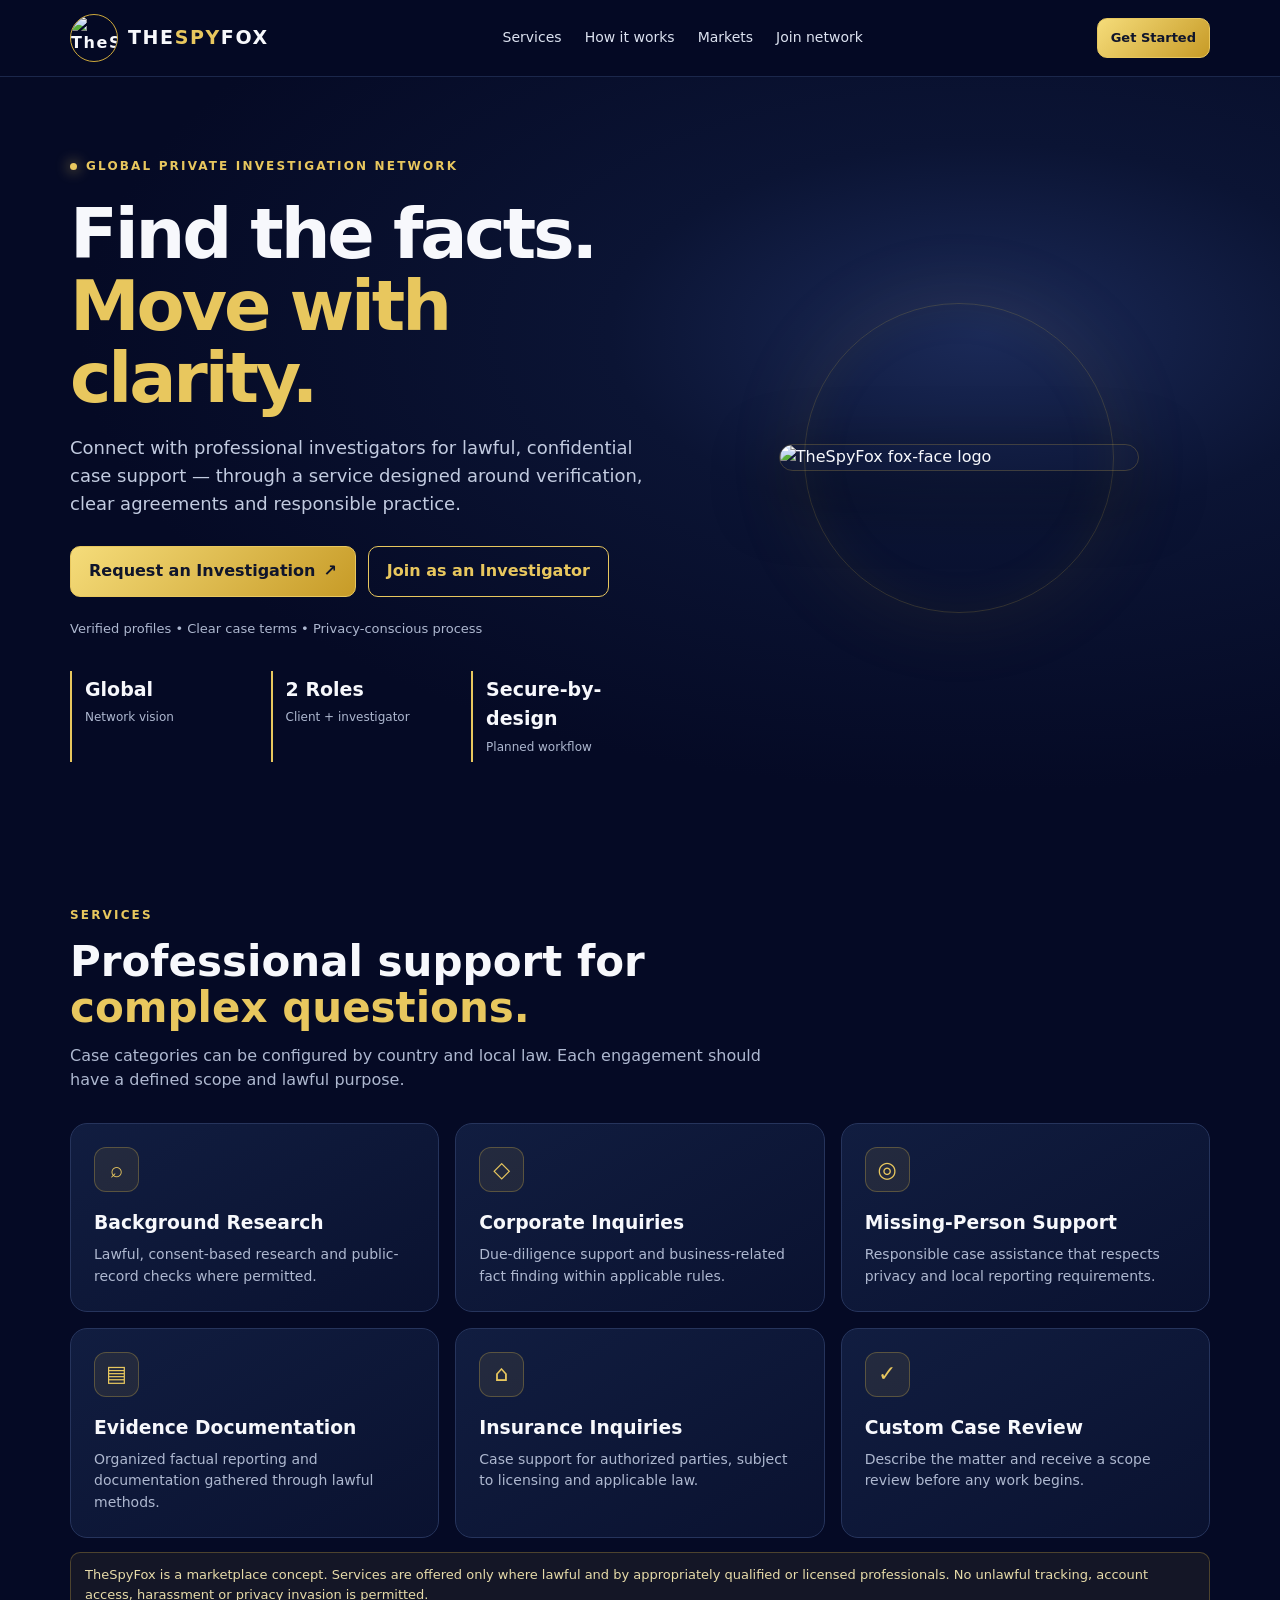
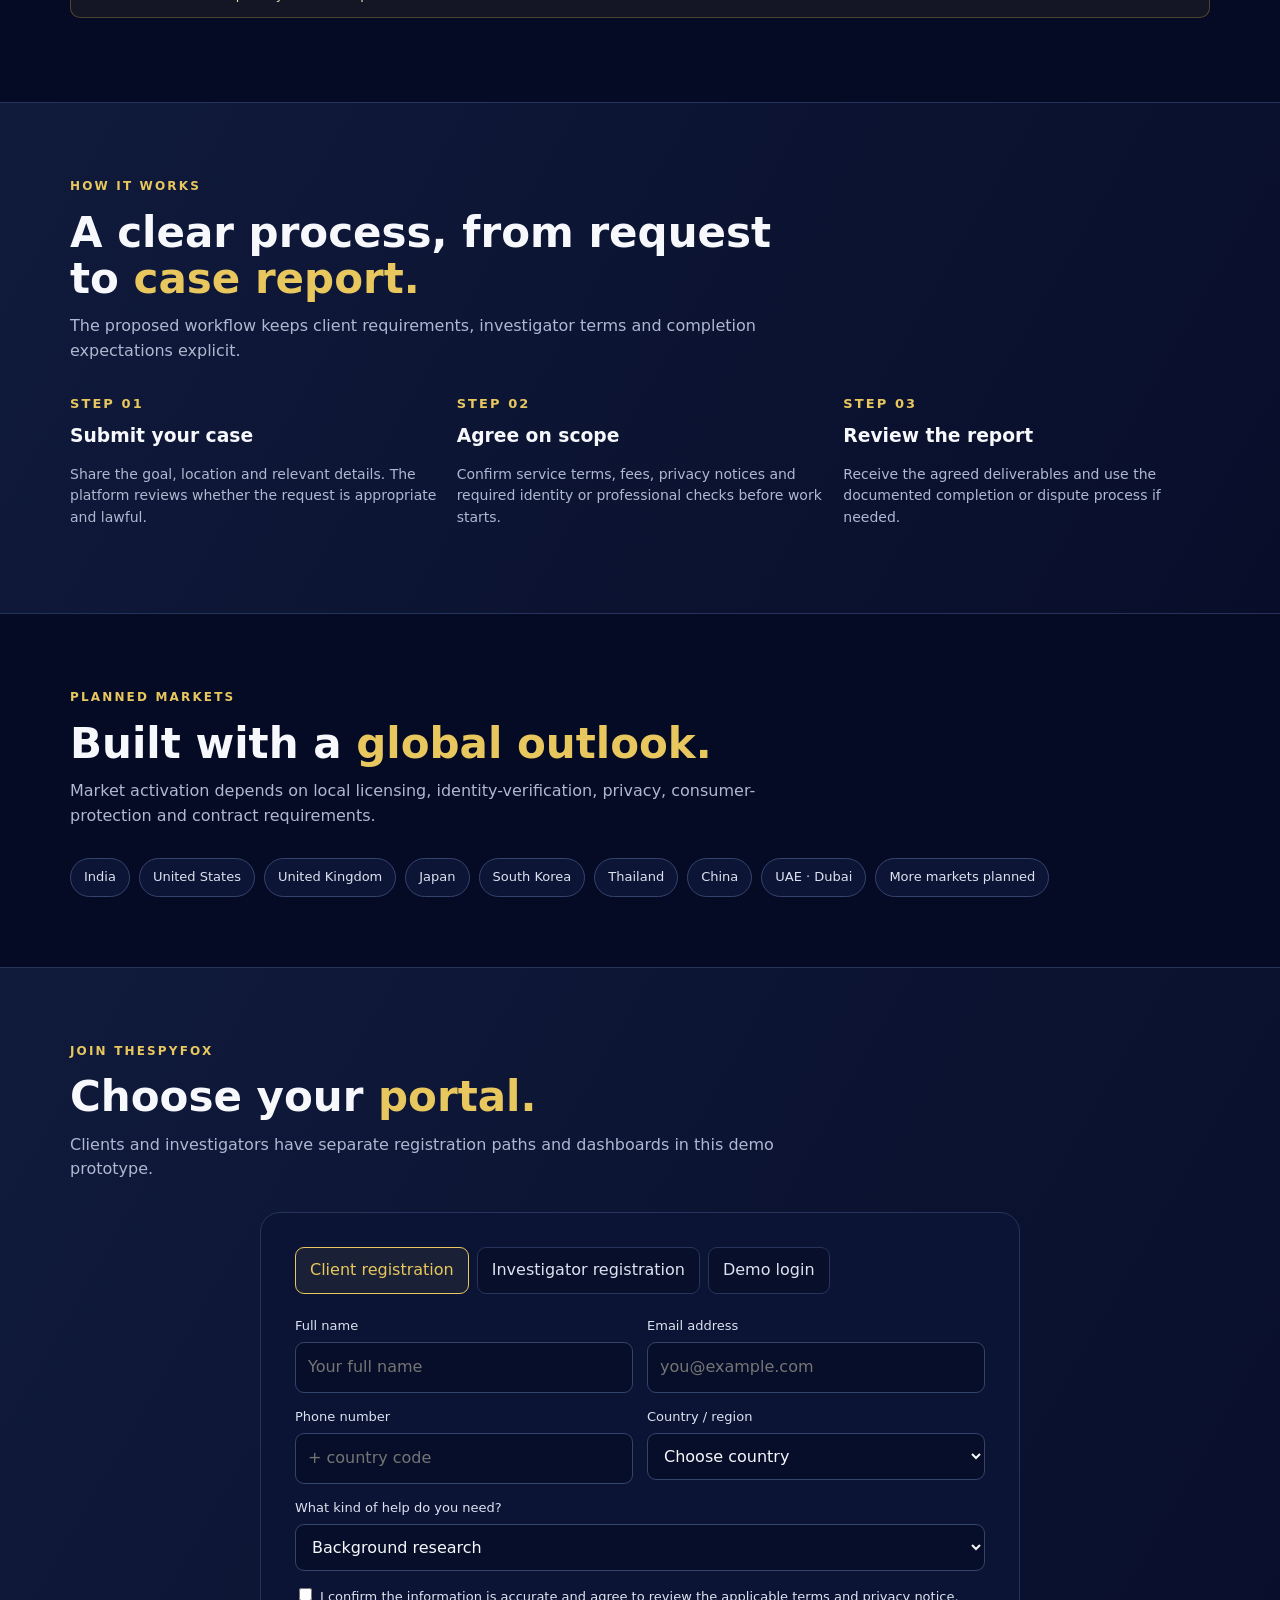
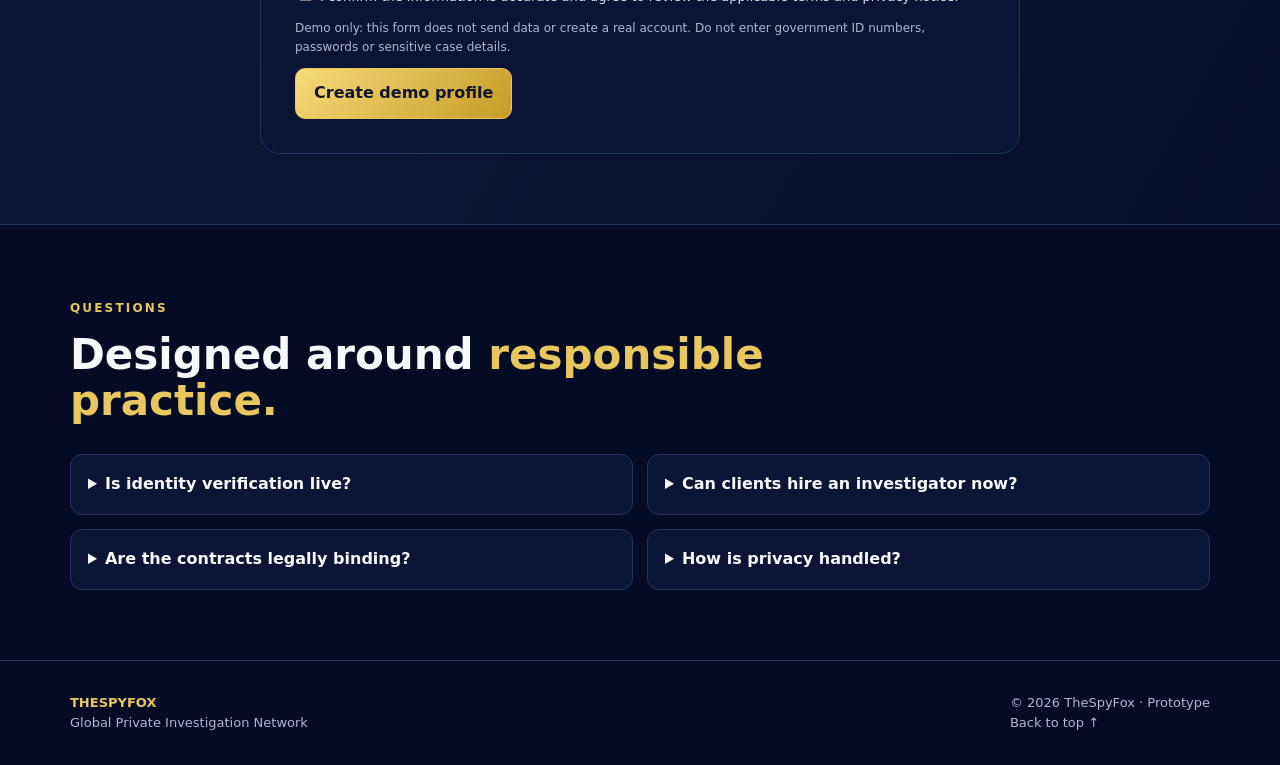
==== index.html @ 395af6b8 "Add files via upload" ====
<!doctype html>
<html lang="en">
<head>
<meta charset="utf-8">
<meta name="viewport" content="width=device-width, initial-scale=1">
<meta name="theme-color" content="#050a25">
<meta name="description" content="TheSpyFox connects clients with professional investigators for lawful, confidential investigation services.">
<title>TheSpyFox | Global Private Investigation Network</title>
<style>
:root{--navy:#050a25;--navy2:#0b1434;--panel:#101b3d;--gold:#e8c75e;--gold2:#c99b25;--white:#f7f8fc;--muted:#aeb8d0;--line:#26345c;--green:#68d6ae}
*{box-sizing:border-box}html{scroll-behavior:smooth}body{margin:0;background:var(--navy);color:var(--white);font:16px/1.55 system-ui,-apple-system,Segoe UI,Roboto,Arial,sans-serif}a{color:inherit;text-decoration:none}button,input,select,textarea{font:inherit}.wrap{width:min(1140px,92%);margin:auto}.topbar{position:sticky;top:0;z-index:20;background:#050a25ed;backdrop-filter:blur(16px);border-bottom:1px solid #1b274b}.nav{display:flex;align-items:center;justify-content:space-between;gap:18px;min-height:76px}.brand{display:flex;align-items:center;gap:10px;font-weight:850;letter-spacing:.1em}.brand img{width:48px;height:48px;object-fit:cover;object-position:center;border-radius:50%;border:1px solid #cda83b}.brand span{font-size:19px}.brand b{color:var(--gold)}.navlinks{display:flex;align-items:center;gap:23px;color:#dce2f0;font-size:14px}.navlinks a:hover{color:var(--gold)}.btn{display:inline-flex;align-items:center;justify-content:center;gap:8px;padding:12px 18px;border-radius:10px;border:1px solid var(--gold);background:linear-gradient(135deg,#f5dc7a,#c79b27);color:#10152b;font-weight:800;cursor:pointer;transition:.2s}.btn:hover{transform:translateY(-1px);filter:brightness(1.06)}.btn.secondary{background:transparent;color:var(--gold)}.btn.small{padding:9px 13px;font-size:13px}.hero{padding:76px 0 70px;overflow:hidden;background:radial-gradient(ellipse at 77% 34%,#1b2a58 0%,#0b1434 27%,#050a25 65%)}.hero-grid{display:grid;grid-template-columns:1.08fr .92fr;gap:48px;align-items:center}.eyebrow{display:inline-flex;gap:9px;align-items:center;color:var(--gold);font-size:12px;font-weight:850;letter-spacing:.18em;text-transform:uppercase}.dot{width:7px;height:7px;background:var(--gold);border-radius:50%;box-shadow:0 0 14px var(--gold)}h1{font-size:clamp(40px,6vw,70px);line-height:1.03;letter-spacing:-.045em;margin:20px 0}.gold{color:var(--gold)}.lead{font-size:18px;color:#c2cbe0;max-width:620px}.hero-actions{display:flex;flex-wrap:wrap;gap:12px;margin:28px 0 22px}.trustline{color:var(--muted);font-size:13px}.logo-stage{min-height:360px;display:grid;place-items:center;position:relative}.logo-halo{position:absolute;width:310px;height:310px;border-radius:50%;border:1px solid #d5b33c35;box-shadow:0 0 90px #c79b2717,inset 0 0 50px #c79b2710}.hero-logo{width:min(100%,360px);position:relative;z-index:1;border-radius:22px;box-shadow:0 20px 65px #0008;border:1px solid #c9a93d40}.stats{display:grid;grid-template-columns:repeat(3,1fr);gap:12px;margin-top:32px}.stat{border-left:2px solid var(--gold);padding:4px 0 4px 13px}.stat strong{display:block;font-size:19px}.stat span{font-size:12px;color:var(--muted)}section{padding:70px 0}.section-head{max-width:720px;margin-bottom:30px}.section-head h2{font-size:clamp(28px,4vw,42px);line-height:1.1;margin:12px 0}.section-head p{color:var(--muted);margin:0}.cards{display:grid;grid-template-columns:repeat(3,1fr);gap:16px}.card{background:linear-gradient(150deg,#111d40,#0a1230);border:1px solid var(--line);border-radius:17px;padding:23px}.iconbox{width:45px;height:45px;border-radius:12px;display:grid;place-items:center;background:#d9b74618;border:1px solid #d9b7464c;color:var(--gold);font-size:22px}.card h3{margin:16px 0 7px}.card p{color:var(--muted);font-size:14px;margin:0}.band{background:linear-gradient(120deg,#101a3b,#080e2a);border-block:1px solid var(--line)}.steps{display:grid;grid-template-columns:repeat(3,1fr);gap:20px}.stepno{color:var(--gold);font-size:13px;letter-spacing:.16em;font-weight:850}.step h3{margin:7px 0}.step p{color:var(--muted);font-size:14px}.markets{display:flex;flex-wrap:wrap;gap:9px}.chip{border:1px solid #35446d;background:#0c1535;border-radius:999px;padding:8px 13px;color:#dce2f0;font-size:13px}.split{display:grid;grid-template-columns:1fr 1fr;gap:22px}.role-card{border:1px solid var(--line);border-radius:20px;padding:28px;background:linear-gradient(145deg,#111d40,#080f2b)}.role-card ul{padding-left:20px;color:var(--muted)}.role-card li{margin:8px 0}.form-wrap{max-width:760px;margin:auto;background:#0b1434;border:1px solid var(--line);border-radius:20px;padding:clamp(20px,4vw,34px)}.tabs{display:flex;gap:8px;flex-wrap:wrap;margin-bottom:22px}.tab{border:1px solid var(--line);background:#080f2b;color:#dce2f0;padding:10px 14px;border-radius:9px;cursor:pointer}.tab.active{border-color:var(--gold);color:var(--gold);background:#d8b34213}.formgrid{display:grid;grid-template-columns:1fr 1fr;gap:14px}.field{display:flex;flex-direction:column;gap:6px}.field.full{grid-column:1/-1}.field label{font-size:13px;color:#dce2f0}.field input,.field select,.field textarea{width:100%;border:1px solid #35446d;background:#070e29;color:var(--white);border-radius:9px;padding:12px;outline:none}.field input:focus,.field select:focus,.field textarea:focus{border-color:var(--gold)}.hint{font-size:12px;color:var(--muted);margin:12px 0}.notice{padding:12px 14px;background:#d8b34212;border:1px solid #d8b3424a;border-radius:10px;color:#e7dba9;font-size:13px;margin:14px 0}.dashboard{display:none}.dashgrid{display:grid;grid-template-columns:repeat(3,1fr);gap:12px;margin:20px 0}.dashbox{padding:18px;border-radius:13px;background:#101b3d;border:1px solid var(--line)}.dashbox small{color:var(--muted)}.dashbox strong{display:block;font-size:25px;color:var(--gold)}.contract{white-space:pre-wrap;background:#060c26;border:1px solid var(--line);border-radius:12px;padding:18px;color:#dce2f0;font-size:13px;max-height:280px;overflow:auto}.faq{display:grid;grid-template-columns:1fr 1fr;gap:14px}.faq details{padding:17px;background:#0c1535;border:1px solid var(--line);border-radius:12px}.faq summary{font-weight:750;cursor:pointer}.faq p{color:var(--muted);font-size:14px}.footer{border-top:1px solid var(--line);padding:32px 0;color:var(--muted);font-size:13px}.footer-inner{display:flex;justify-content:space-between;gap:20px;flex-wrap:wrap}.hidden{display:none!important}.toast{display:none;padding:12px;border-radius:9px;margin-top:12px;background:#123a35;border:1px solid #2b8b74;color:#b7ffe7}.toast.show{display:block}
@media(max-width:800px){.navlinks{display:none}.hero{padding:52px 0}.hero-grid{grid-template-columns:1fr;gap:10px}.logo-stage{min-height:280px}.hero-logo{width:min(80%,300px)}.cards,.steps{grid-template-columns:1fr 1fr}.split{grid-template-columns:1fr}.faq{grid-template-columns:1fr}.stats{max-width:500px}}
@media(max-width:520px){.cards,.steps{grid-template-columns:1fr}.formgrid{grid-template-columns:1fr}.field.full{grid-column:auto}.dashgrid{grid-template-columns:1fr}.hero-actions .btn{width:100%}.brand span{font-size:16px}.brand img{width:42px;height:42px}}
</style>
</head>
<body>
<header class="topbar"><div class="wrap nav">
<a class="brand" href="#home"><img src="assets/thespyfox-fox-logo.jpg" alt="TheSpyFox gold fox-face logo"><span>THE<span class="gold">SPY</span>FOX</span></a>
<nav class="navlinks"><a href="#services">Services</a><a href="#how">How it works</a><a href="#markets">Markets</a><a href="#join">Join network</a></nav>
<a class="btn small" href="#join">Get Started</a>
</div></header>
<main>
<section class="hero" id="home"><div class="wrap hero-grid"><div>
<div class="eyebrow"><span class="dot"></span> Global Private Investigation Network</div>
<h1>Find the facts.<br><span class="gold">Move with clarity.</span></h1>
<p class="lead">Connect with professional investigators for lawful, confidential case support — through a service designed around verification, clear agreements and responsible practice.</p>
<div class="hero-actions"><a class="btn" href="#join">Request an Investigation <span>↗</span></a><a class="btn secondary" href="#join" onclick="setRole('detective')">Join as an Investigator</a></div>
<div class="trustline">Verified profiles • Clear case terms • Privacy-conscious process</div>
<div class="stats"><div class="stat"><strong>Global</strong><span>Network vision</span></div><div class="stat"><strong>2 Roles</strong><span>Client + investigator</span></div><div class="stat"><strong>Secure-by-design</strong><span>Planned workflow</span></div></div>
</div><div class="logo-stage"><div class="logo-halo"></div><img class="hero-logo" src="assets/thespyfox-fox-logo.jpg" alt="TheSpyFox fox-face logo"></div></div></section>
<section id="services"><div class="wrap"><div class="section-head"><div class="eyebrow">Services</div><h2>Professional support for <span class="gold">complex questions.</span></h2><p>Case categories can be configured by country and local law. Each engagement should have a defined scope and lawful purpose.</p></div>
<div class="cards">
<article class="card"><div class="iconbox">⌕</div><h3>Background Research</h3><p>Lawful, consent-based research and public-record checks where permitted.</p></article>
<article class="card"><div class="iconbox">◇</div><h3>Corporate Inquiries</h3><p>Due-diligence support and business-related fact finding within applicable rules.</p></article>
<article class="card"><div class="iconbox">◎</div><h3>Missing-Person Support</h3><p>Responsible case assistance that respects privacy and local reporting requirements.</p></article>
<article class="card"><div class="iconbox">▤</div><h3>Evidence Documentation</h3><p>Organized factual reporting and documentation gathered through lawful methods.</p></article>
<article class="card"><div class="iconbox">⌂</div><h3>Insurance Inquiries</h3><p>Case support for authorized parties, subject to licensing and applicable law.</p></article>
<article class="card"><div class="iconbox">✓</div><h3>Custom Case Review</h3><p>Describe the matter and receive a scope review before any work begins.</p></article>
</div><div class="notice">TheSpyFox is a marketplace concept. Services are offered only where lawful and by appropriately qualified or licensed professionals. No unlawful tracking, account access, harassment or privacy invasion is permitted.</div>
</div></section>
<section class="band" id="how"><div class="wrap"><div class="section-head"><div class="eyebrow">How it works</div><h2>A clear process, from request to <span class="gold">case report.</span></h2><p>The proposed workflow keeps client requirements, investigator terms and completion expectations explicit.</p></div>
<div class="steps"><div class="step"><div class="stepno">STEP 01</div><h3>Submit your case</h3><p>Share the goal, location and relevant details. The platform reviews whether the request is appropriate and lawful.</p></div><div class="step"><div class="stepno">STEP 02</div><h3>Agree on scope</h3><p>Confirm service terms, fees, privacy notices and required identity or professional checks before work starts.</p></div><div class="step"><div class="stepno">STEP 03</div><h3>Review the report</h3><p>Receive the agreed deliverables and use the documented completion or dispute process if needed.</p></div></div></div></section>
<section id="markets"><div class="wrap"><div class="section-head"><div class="eyebrow">Planned markets</div><h2>Built with a <span class="gold">global outlook.</span></h2><p>Market activation depends on local licensing, identity-verification, privacy, consumer-protection and contract requirements.</p></div><div class="markets"><span class="chip">India</span><span class="chip">United States</span><span class="chip">United Kingdom</span><span class="chip">Japan</span><span class="chip">South Korea</span><span class="chip">Thailand</span><span class="chip">China</span><span class="chip">UAE · Dubai</span><span class="chip">More markets planned</span></div></div></section>
<section class="band" id="join"><div class="wrap"><div class="section-head"><div class="eyebrow">Join TheSpyFox</div><h2>Choose your <span class="gold">portal.</span></h2><p>Clients and investigators have separate registration paths and dashboards in this demo prototype.</p></div>
<div class="form-wrap"><div class="tabs"><button class="tab active" id="clientTab" onclick="setRole('client')">Client registration</button><button class="tab" id="detectiveTab" onclick="setRole('detective')">Investigator registration</button><button class="tab" id="loginTab" onclick="showLogin()">Demo login</button></div>
<form id="signupForm" onsubmit="submitSignup(event)"><div class="formgrid">
<div class="field"><label for="fullName">Full name</label><input id="fullName" required autocomplete="name" placeholder="Your full name"></div>
<div class="field"><label for="email">Email address</label><input id="email" required type="email" autocomplete="email" placeholder="you@example.com"></div>
<div class="field"><label for="phone">Phone number</label><input id="phone" required type="tel" autocomplete="tel" placeholder="+ country code"></div>
<div class="field"><label for="country">Country / region</label><select id="country" required><option value="">Choose country</option><option>India</option><option>United States</option><option>United Kingdom</option><option>Thailand</option><option>China</option><option>Japan</option><option>South Korea</option><option>United Arab Emirates</option><option>Other</option></select></div>
<div class="field full" id="clientNeed"><label for="caseType">What kind of help do you need?</label><select id="caseType"><option>Background research</option><option>Corporate inquiry</option><option>Missing-person support</option><option>Evidence documentation</option><option>Insurance inquiry</option><option>Other lawful inquiry</option></select></div>
<div class="field full hidden" id="detectiveFields"><label for="license">Professional licence / registration details (if required in your jurisdiction)</label><input id="license" placeholder="Reference only — do not enter sensitive ID numbers here"><label for="specialty">Investigation specialties</label><select id="specialty"><option>Corporate and due diligence</option><option>Background research</option><option>Evidence documentation</option><option>Missing-person support</option><option>Other lawful services</option></select></div>
<div class="field full"><label><input type="checkbox" id="consent" required style="width:auto;margin-right:8px">I confirm the information is accurate and agree to review the applicable terms and privacy notice.</label></div>
</div><p class="hint">Demo only: this form does not send data or create a real account. Do not enter government ID numbers, passwords or sensitive case details.</p><button class="btn" type="submit">Create demo profile</button><div id="signupToast" class="toast" role="status"></div></form>
<div id="loginPanel" class="hidden"><div class="notice">Demo login only. Choose a portal below to preview its sample dashboard. No real authentication occurs.</div><div class="hero-actions"><button class="btn" onclick="showDashboard('client')">Open client dashboard</button><button class="btn secondary" onclick="showDashboard('detective')">Open investigator dashboard</button></div></div>
<div id="dashboard" class="dashboard"><div class="eyebrow">Demo dashboard</div><h3 id="dashTitle">Client portal</h3><p id="dashIntro" class="hint">Sample dashboard preview.</p><div class="dashgrid"><div class="dashbox"><small>Active cases</small><strong>0</strong></div><div class="dashbox"><small>Pending actions</small><strong>0</strong></div><div class="dashbox"><small>Profile status</small><strong style="font-size:17px">Demo</strong></div></div><h4>Agreement preview</h4><div class="contract" id="contractText"></div><p class="hint">This is an illustrative template, not legal advice or a live electronic signature. Have local counsel review agreements before launch.</p><button class="btn secondary" onclick="window.print()">Print / Save page as PDF</button> <button class="tab" onclick="backToForm()">Back to registration</button></div>
</div></div></section>
<section><div class="wrap"><div class="section-head"><div class="eyebrow">Questions</div><h2>Designed around <span class="gold">responsible practice.</span></h2></div><div class="faq">
<details><summary>Is identity verification live?</summary><p>No. This prototype has no real OTP or government-ID verification. A production system needs secure verification providers, country-specific rules, consent, data minimization and retention controls.</p></details>
<details><summary>Can clients hire an investigator now?</summary><p>No real case can be submitted through this static demo. A backend, verified investigator onboarding, payment processing, case workflow and support process must be implemented.</p></details>
<details><summary>Are the contracts legally binding?</summary><p>The preview is illustrative only. A production e-sign flow should record explicit consent, document version, timestamps and a tamper-evident copy, and should be reviewed for each launch jurisdiction.</p></details>
<details><summary>How is privacy handled?</summary><p>This static page does not transmit form data to a server. A live service needs a privacy policy, secure storage, access controls, retention limits and a breach-response process.</p></details>
</div></div></section>
</main>
<footer class="footer"><div class="wrap footer-inner"><div><strong style="color:var(--gold)">THESPYFOX</strong><br>Global Private Investigation Network</div><div>© <span id="year"></span> TheSpyFox · Prototype<br><a href="#home">Back to top ↑</a></div></div></footer>
<script>
let currentRole='client';
function setRole(role){currentRole=role;document.getElementById('signupForm').classList.remove('hidden');document.getElementById('loginPanel').classList.add('hidden');document.getElementById('dashboard').style.display='none';document.getElementById('clientTab').classList.toggle('active',role==='client');document.getElementById('detectiveTab').classList.toggle('active',role==='detective');document.getElementById('loginTab').classList.remove('active');document.getElementById('clientNeed').classList.toggle('hidden',role!=='client');document.getElementById('detectiveFields').classList.toggle('hidden',role!=='detective');document.getElementById('caseType').required=role==='client';document.getElementById('license').required=false;document.getElementById('signupToast').classList.remove('show');}
function showLogin(){document.getElementById('signupForm').classList.add('hidden');document.getElementById('loginPanel').classList.remove('hidden');document.getElementById('dashboard').style.display='none';document.getElementById('clientTab').classList.remove('active');document.getElementById('detectiveTab').classList.remove('active');document.getElementById('loginTab').classList.add('active');}
function submitSignup(e){e.preventDefault();let toast=document.getElementById('signupToast');toast.textContent='Demo profile preview only. No information was sent or saved. Connect a secure backend before real registration.';toast.classList.add('show');}
function showDashboard(role){document.getElementById('signupForm').classList.add('hidden');document.getElementById('loginPanel').classList.add('hidden');document.getElementById('dashboard').style.display='block';document.getElementById('dashTitle').textContent=role==='client'?'Client dashboard':'Investigator dashboard';document.getElementById('dashIntro').textContent=role==='client'?'Review case requests, agreements and reports in one place.':'Review profile verification, assigned cases and deliverables.';document.getElementById('contractText').textContent=role==='client'?'CLIENT SERVICE AGREEMENT — PREVIEW\\n\\nParties: The client and the service platform.\\nScope: Services, location, deliverables and timelines must be agreed in writing before work starts.\\nFees: Total client price, advance payment, expenses and refund terms must be clearly disclosed.\\nLawful conduct: No unlawful surveillance, unauthorized account access, harassment or privacy violations.\\nPrivacy: Personal information is handled under the applicable privacy notice and local law.\\nCompletion: Completion criteria and a fair dispute process must be stated.\\nAcknowledgement: A real agreement requires a production signing workflow and jurisdiction-specific legal review.':'INVESTIGATOR INDEPENDENT CONTRACTOR AGREEMENT — PREVIEW\\n\\nParties: The platform and the investigator / contractor.\\nScope: Assignment, authorized methods, location, deliverables and deadlines must be defined.\\nCompensation: Investigator fee, approved expenses and payment timing are agreed separately in writing.\\nConduct: Follow applicable law, licensing requirements, confidentiality and data-protection obligations.\\nCompletion: Payment and dispute criteria must be objective and fair.\\nAcknowledgement: This preview is not a signed contract. Obtain local legal review before use.';document.getElementById('dashboard').scrollIntoView({behavior:'smooth',block:'start'});}
function backToForm(){document.getElementById('dashboard').style.display='none';document.getElementById('signupForm').classList.remove('hidden');setRole(currentRole);}
document.getElementById('year').textContent=new Date().getFullYear();
</script>
</body></html>
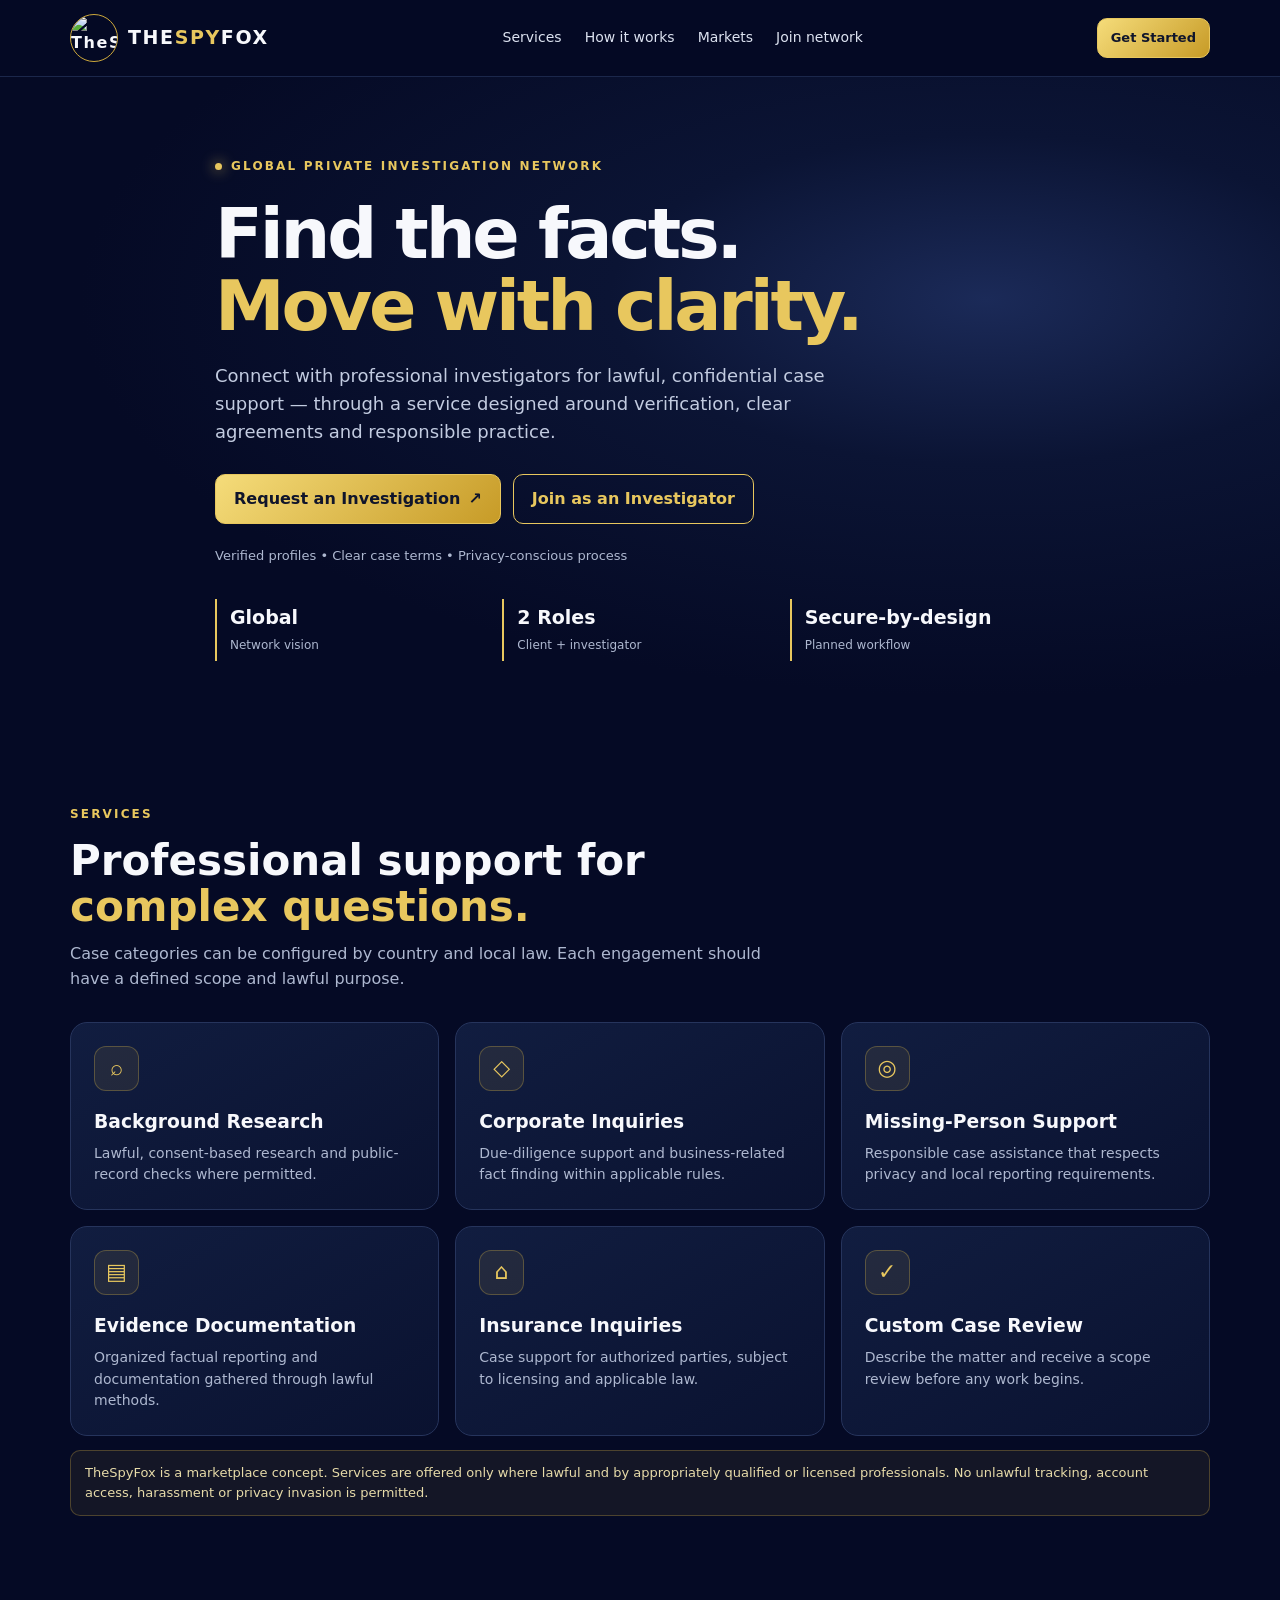
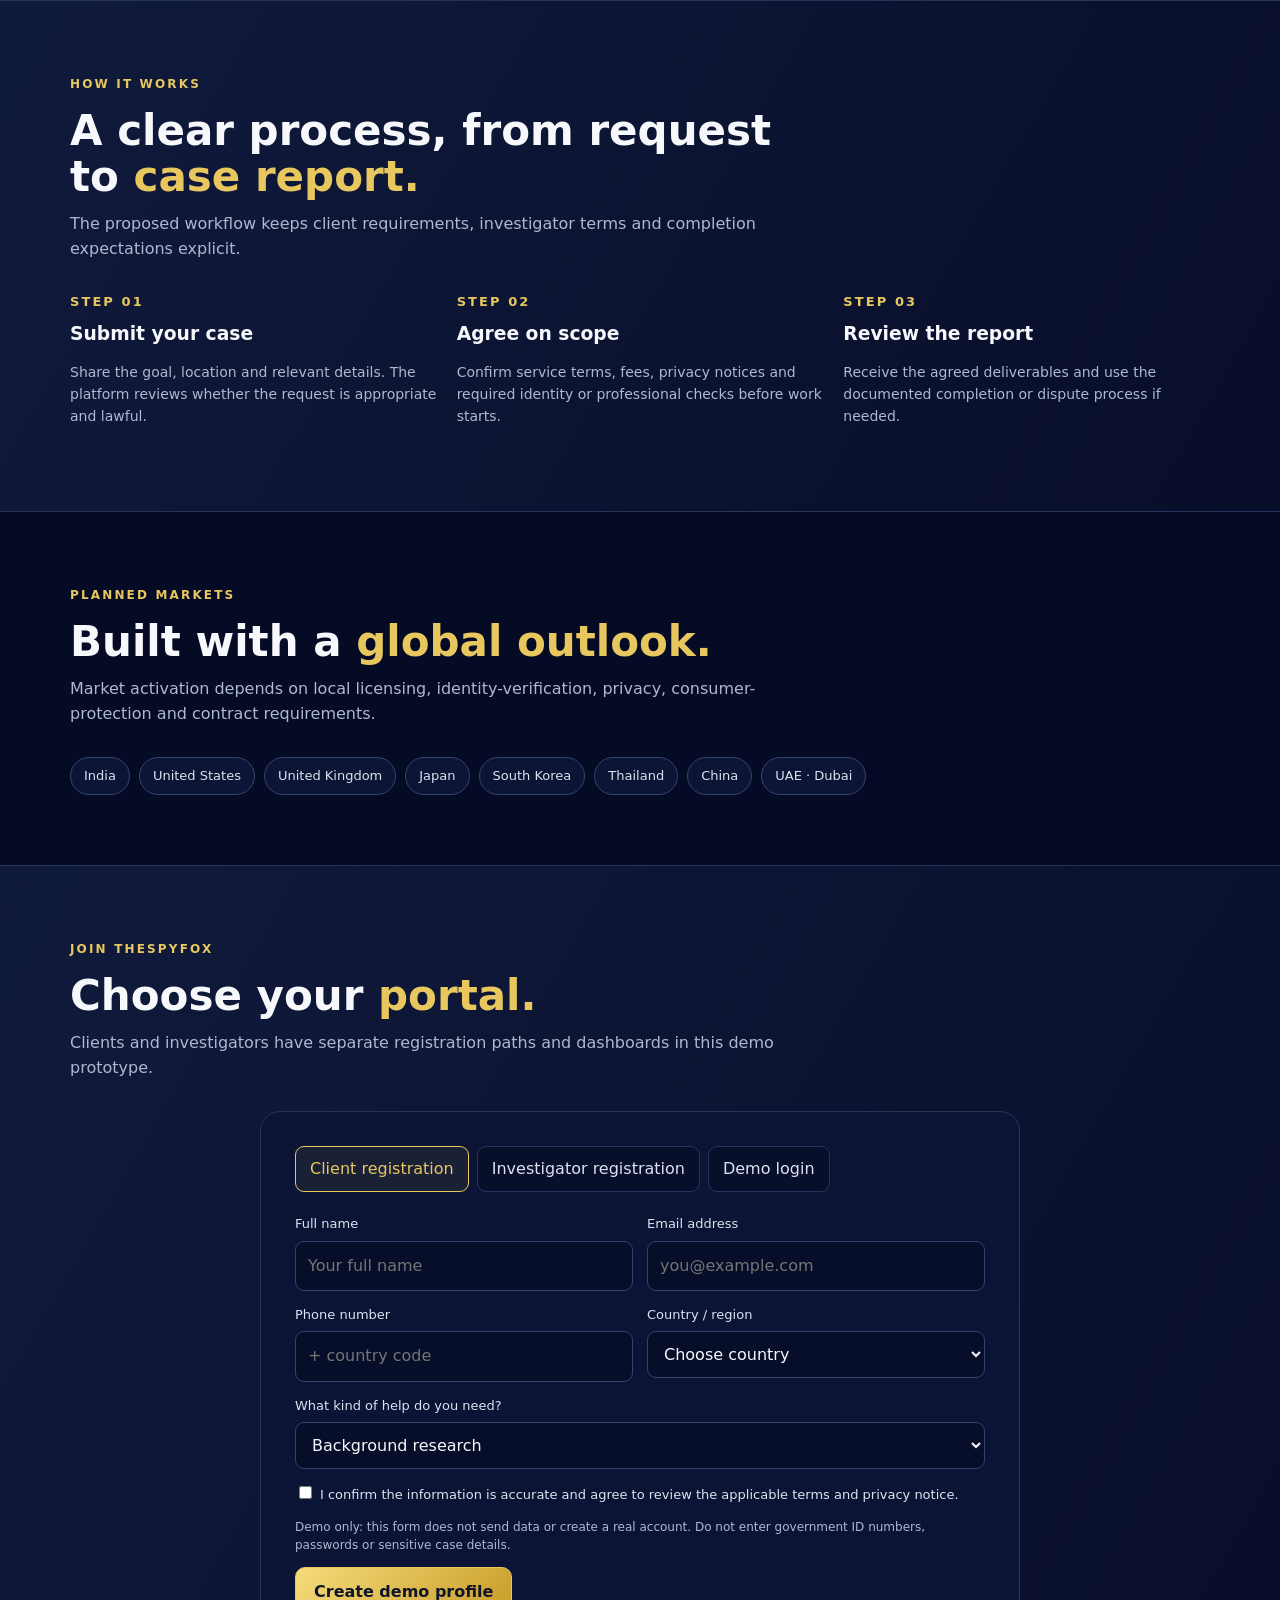
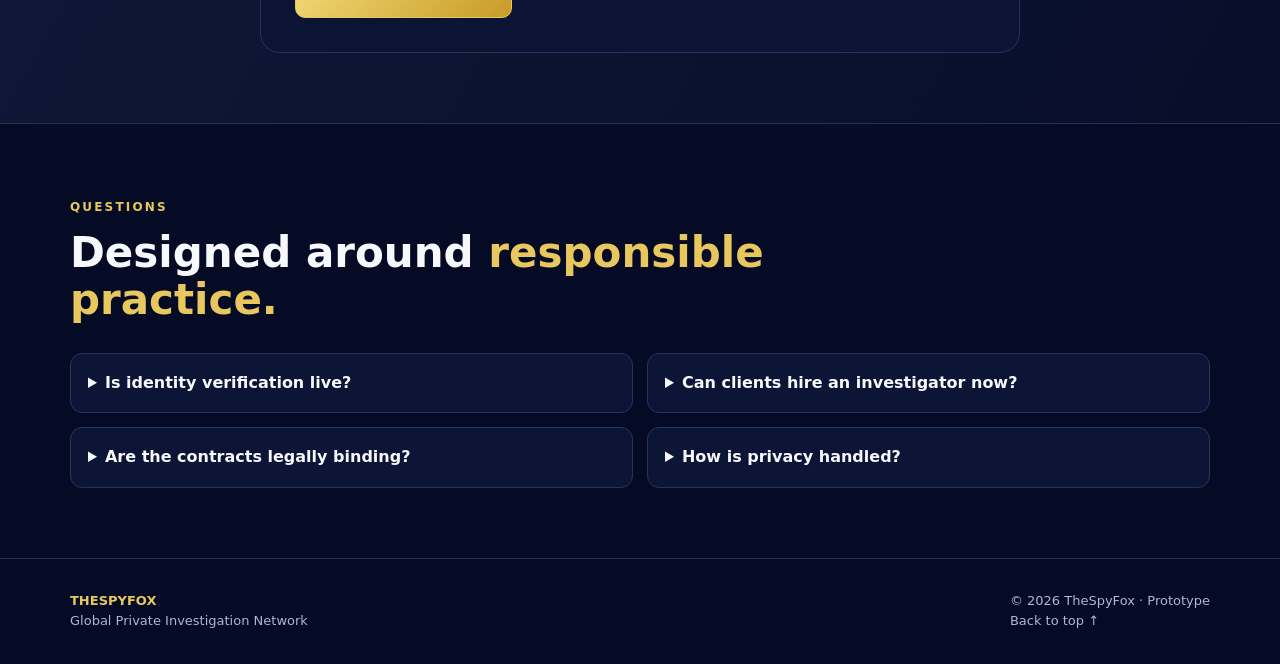
==== commit 57c0589e: "Add files via upload" ====
--- a/index.html
+++ b/index.html
@@ -8,26 +8,26 @@
 <title>TheSpyFox | Global Private Investigation Network</title>
 <style>
 :root{--navy:#050a25;--navy2:#0b1434;--panel:#101b3d;--gold:#e8c75e;--gold2:#c99b25;--white:#f7f8fc;--muted:#aeb8d0;--line:#26345c;--green:#68d6ae}
-*{box-sizing:border-box}html{scroll-behavior:smooth}body{margin:0;background:var(--navy);color:var(--white);font:16px/1.55 system-ui,-apple-system,Segoe UI,Roboto,Arial,sans-serif}a{color:inherit;text-decoration:none}button,input,select,textarea{font:inherit}.wrap{width:min(1140px,92%);margin:auto}.topbar{position:sticky;top:0;z-index:20;background:#050a25ed;backdrop-filter:blur(16px);border-bottom:1px solid #1b274b}.nav{display:flex;align-items:center;justify-content:space-between;gap:18px;min-height:76px}.brand{display:flex;align-items:center;gap:10px;font-weight:850;letter-spacing:.1em}.brand img{width:48px;height:48px;object-fit:cover;object-position:center;border-radius:50%;border:1px solid #cda83b}.brand span{font-size:19px}.brand b{color:var(--gold)}.navlinks{display:flex;align-items:center;gap:23px;color:#dce2f0;font-size:14px}.navlinks a:hover{color:var(--gold)}.btn{display:inline-flex;align-items:center;justify-content:center;gap:8px;padding:12px 18px;border-radius:10px;border:1px solid var(--gold);background:linear-gradient(135deg,#f5dc7a,#c79b27);color:#10152b;font-weight:800;cursor:pointer;transition:.2s}.btn:hover{transform:translateY(-1px);filter:brightness(1.06)}.btn.secondary{background:transparent;color:var(--gold)}.btn.small{padding:9px 13px;font-size:13px}.hero{padding:76px 0 70px;overflow:hidden;background:radial-gradient(ellipse at 77% 34%,#1b2a58 0%,#0b1434 27%,#050a25 65%)}.hero-grid{display:grid;grid-template-columns:1.08fr .92fr;gap:48px;align-items:center}.eyebrow{display:inline-flex;gap:9px;align-items:center;color:var(--gold);font-size:12px;font-weight:850;letter-spacing:.18em;text-transform:uppercase}.dot{width:7px;height:7px;background:var(--gold);border-radius:50%;box-shadow:0 0 14px var(--gold)}h1{font-size:clamp(40px,6vw,70px);line-height:1.03;letter-spacing:-.045em;margin:20px 0}.gold{color:var(--gold)}.lead{font-size:18px;color:#c2cbe0;max-width:620px}.hero-actions{display:flex;flex-wrap:wrap;gap:12px;margin:28px 0 22px}.trustline{color:var(--muted);font-size:13px}.logo-stage{min-height:360px;display:grid;place-items:center;position:relative}.logo-halo{position:absolute;width:310px;height:310px;border-radius:50%;border:1px solid #d5b33c35;box-shadow:0 0 90px #c79b2717,inset 0 0 50px #c79b2710}.hero-logo{width:min(100%,360px);position:relative;z-index:1;border-radius:22px;box-shadow:0 20px 65px #0008;border:1px solid #c9a93d40}.stats{display:grid;grid-template-columns:repeat(3,1fr);gap:12px;margin-top:32px}.stat{border-left:2px solid var(--gold);padding:4px 0 4px 13px}.stat strong{display:block;font-size:19px}.stat span{font-size:12px;color:var(--muted)}section{padding:70px 0}.section-head{max-width:720px;margin-bottom:30px}.section-head h2{font-size:clamp(28px,4vw,42px);line-height:1.1;margin:12px 0}.section-head p{color:var(--muted);margin:0}.cards{display:grid;grid-template-columns:repeat(3,1fr);gap:16px}.card{background:linear-gradient(150deg,#111d40,#0a1230);border:1px solid var(--line);border-radius:17px;padding:23px}.iconbox{width:45px;height:45px;border-radius:12px;display:grid;place-items:center;background:#d9b74618;border:1px solid #d9b7464c;color:var(--gold);font-size:22px}.card h3{margin:16px 0 7px}.card p{color:var(--muted);font-size:14px;margin:0}.band{background:linear-gradient(120deg,#101a3b,#080e2a);border-block:1px solid var(--line)}.steps{display:grid;grid-template-columns:repeat(3,1fr);gap:20px}.stepno{color:var(--gold);font-size:13px;letter-spacing:.16em;font-weight:850}.step h3{margin:7px 0}.step p{color:var(--muted);font-size:14px}.markets{display:flex;flex-wrap:wrap;gap:9px}.chip{border:1px solid #35446d;background:#0c1535;border-radius:999px;padding:8px 13px;color:#dce2f0;font-size:13px}.split{display:grid;grid-template-columns:1fr 1fr;gap:22px}.role-card{border:1px solid var(--line);border-radius:20px;padding:28px;background:linear-gradient(145deg,#111d40,#080f2b)}.role-card ul{padding-left:20px;color:var(--muted)}.role-card li{margin:8px 0}.form-wrap{max-width:760px;margin:auto;background:#0b1434;border:1px solid var(--line);border-radius:20px;padding:clamp(20px,4vw,34px)}.tabs{display:flex;gap:8px;flex-wrap:wrap;margin-bottom:22px}.tab{border:1px solid var(--line);background:#080f2b;color:#dce2f0;padding:10px 14px;border-radius:9px;cursor:pointer}.tab.active{border-color:var(--gold);color:var(--gold);background:#d8b34213}.formgrid{display:grid;grid-template-columns:1fr 1fr;gap:14px}.field{display:flex;flex-direction:column;gap:6px}.field.full{grid-column:1/-1}.field label{font-size:13px;color:#dce2f0}.field input,.field select,.field textarea{width:100%;border:1px solid #35446d;background:#070e29;color:var(--white);border-radius:9px;padding:12px;outline:none}.field input:focus,.field select:focus,.field textarea:focus{border-color:var(--gold)}.hint{font-size:12px;color:var(--muted);margin:12px 0}.notice{padding:12px 14px;background:#d8b34212;border:1px solid #d8b3424a;border-radius:10px;color:#e7dba9;font-size:13px;margin:14px 0}.dashboard{display:none}.dashgrid{display:grid;grid-template-columns:repeat(3,1fr);gap:12px;margin:20px 0}.dashbox{padding:18px;border-radius:13px;background:#101b3d;border:1px solid var(--line)}.dashbox small{color:var(--muted)}.dashbox strong{display:block;font-size:25px;color:var(--gold)}.contract{white-space:pre-wrap;background:#060c26;border:1px solid var(--line);border-radius:12px;padding:18px;color:#dce2f0;font-size:13px;max-height:280px;overflow:auto}.faq{display:grid;grid-template-columns:1fr 1fr;gap:14px}.faq details{padding:17px;background:#0c1535;border:1px solid var(--line);border-radius:12px}.faq summary{font-weight:750;cursor:pointer}.faq p{color:var(--muted);font-size:14px}.footer{border-top:1px solid var(--line);padding:32px 0;color:var(--muted);font-size:13px}.footer-inner{display:flex;justify-content:space-between;gap:20px;flex-wrap:wrap}.hidden{display:none!important}.toast{display:none;padding:12px;border-radius:9px;margin-top:12px;background:#123a35;border:1px solid #2b8b74;color:#b7ffe7}.toast.show{display:block}
-@media(max-width:800px){.navlinks{display:none}.hero{padding:52px 0}.hero-grid{grid-template-columns:1fr;gap:10px}.logo-stage{min-height:280px}.hero-logo{width:min(80%,300px)}.cards,.steps{grid-template-columns:1fr 1fr}.split{grid-template-columns:1fr}.faq{grid-template-columns:1fr}.stats{max-width:500px}}
+*{box-sizing:border-box}html{scroll-behavior:smooth}body{margin:0;background:var(--navy);color:var(--white);font:16px/1.55 system-ui,-apple-system,Segoe UI,Roboto,Arial,sans-serif}a{color:inherit;text-decoration:none}button,input,select,textarea{font:inherit}.wrap{width:min(1140px,92%);margin:auto}.topbar{position:sticky;top:0;z-index:20;background:#050a25ed;backdrop-filter:blur(16px);border-bottom:1px solid #1b274b}.nav{display:flex;align-items:center;justify-content:space-between;gap:18px;min-height:76px}.brand{display:flex;align-items:center;gap:10px;font-weight:850;letter-spacing:.1em}.brand img{width:48px;height:48px;object-fit:cover;object-position:center;border-radius:50%;border:1px solid #cda83b}.brand span{font-size:19px}.brand b{color:var(--gold)}.navlinks{display:flex;align-items:center;gap:23px;color:#dce2f0;font-size:14px}.navlinks a:hover{color:var(--gold)}.btn{display:inline-flex;align-items:center;justify-content:center;gap:8px;padding:12px 18px;border-radius:10px;border:1px solid var(--gold);background:linear-gradient(135deg,#f5dc7a,#c79b27);color:#10152b;font-weight:800;cursor:pointer;transition:.2s}.btn:hover{transform:translateY(-1px);filter:brightness(1.06)}.btn.secondary{background:transparent;color:var(--gold)}.btn.small{padding:9px 13px;font-size:13px}.hero{padding:76px 0 70px;overflow:hidden;background:radial-gradient(ellipse at 77% 34%,#1b2a58 0%,#0b1434 27%,#050a25 65%)}.hero-grid{display:grid;grid-template-columns:minmax(0,1fr);gap:20px;align-items:center;max-width:850px}.eyebrow{display:inline-flex;gap:9px;align-items:center;color:var(--gold);font-size:12px;font-weight:850;letter-spacing:.18em;text-transform:uppercase}.dot{width:7px;height:7px;background:var(--gold);border-radius:50%;box-shadow:0 0 14px var(--gold)}h1{font-size:clamp(40px,6vw,70px);line-height:1.03;letter-spacing:-.045em;margin:20px 0}.gold{color:var(--gold)}.lead{font-size:18px;color:#c2cbe0;max-width:620px}.hero-actions{display:flex;flex-wrap:wrap;gap:12px;margin:28px 0 22px}.trustline{color:var(--muted);font-size:13px}.logo-stage{display:none}.logo-halo,.hero-logo{display:none}.stats{display:grid;grid-template-columns:repeat(3,1fr);gap:12px;margin-top:32px}.stat{border-left:2px solid var(--gold);padding:4px 0 4px 13px}.stat strong{display:block;font-size:19px}.stat span{font-size:12px;color:var(--muted)}section{padding:70px 0}.section-head{max-width:720px;margin-bottom:30px}.section-head h2{font-size:clamp(28px,4vw,42px);line-height:1.1;margin:12px 0}.section-head p{color:var(--muted);margin:0}.cards{display:grid;grid-template-columns:repeat(3,1fr);gap:16px}.card{background:linear-gradient(150deg,#111d40,#0a1230);border:1px solid var(--line);border-radius:17px;padding:23px}.iconbox{width:45px;height:45px;border-radius:12px;display:grid;place-items:center;background:#d9b74618;border:1px solid #d9b7464c;color:var(--gold);font-size:22px}.card h3{margin:16px 0 7px}.card p{color:var(--muted);font-size:14px;margin:0}.band{background:linear-gradient(120deg,#101a3b,#080e2a);border-block:1px solid var(--line)}.steps{display:grid;grid-template-columns:repeat(3,1fr);gap:20px}.stepno{color:var(--gold);font-size:13px;letter-spacing:.16em;font-weight:850}.step h3{margin:7px 0}.step p{color:var(--muted);font-size:14px}.markets{display:flex;flex-wrap:wrap;gap:9px}.chip{border:1px solid #35446d;background:#0c1535;border-radius:999px;padding:8px 13px;color:#dce2f0;font-size:13px}.split{display:grid;grid-template-columns:1fr 1fr;gap:22px}.role-card{border:1px solid var(--line);border-radius:20px;padding:28px;background:linear-gradient(145deg,#111d40,#080f2b)}.role-card ul{padding-left:20px;color:var(--muted)}.role-card li{margin:8px 0}.form-wrap{max-width:760px;margin:auto;background:#0b1434;border:1px solid var(--line);border-radius:20px;padding:clamp(20px,4vw,34px)}.tabs{display:flex;gap:8px;flex-wrap:wrap;margin-bottom:22px}.tab{border:1px solid var(--line);background:#080f2b;color:#dce2f0;padding:10px 14px;border-radius:9px;cursor:pointer}.tab.active{border-color:var(--gold);color:var(--gold);background:#d8b34213}.formgrid{display:grid;grid-template-columns:1fr 1fr;gap:14px}.field{display:flex;flex-direction:column;gap:6px}.field.full{grid-column:1/-1}.field label{font-size:13px;color:#dce2f0}.field input,.field select,.field textarea{width:100%;border:1px solid #35446d;background:#070e29;color:var(--white);border-radius:9px;padding:12px;outline:none}.field input:focus,.field select:focus,.field textarea:focus{border-color:var(--gold)}.hint{font-size:12px;color:var(--muted);margin:12px 0}.notice{padding:12px 14px;background:#d8b34212;border:1px solid #d8b3424a;border-radius:10px;color:#e7dba9;font-size:13px;margin:14px 0}.dashboard{display:none}.dashgrid{display:grid;grid-template-columns:repeat(3,1fr);gap:12px;margin:20px 0}.dashbox{padding:18px;border-radius:13px;background:#101b3d;border:1px solid var(--line)}.dashbox small{color:var(--muted)}.dashbox strong{display:block;font-size:25px;color:var(--gold)}.contract{white-space:pre-wrap;background:#060c26;border:1px solid var(--line);border-radius:12px;padding:18px;color:#dce2f0;font-size:13px;max-height:280px;overflow:auto}.faq{display:grid;grid-template-columns:1fr 1fr;gap:14px}.faq details{padding:17px;background:#0c1535;border:1px solid var(--line);border-radius:12px}.faq summary{font-weight:750;cursor:pointer}.faq p{color:var(--muted);font-size:14px}.footer{border-top:1px solid var(--line);padding:32px 0;color:var(--muted);font-size:13px}.footer-inner{display:flex;justify-content:space-between;gap:20px;flex-wrap:wrap}.hidden{display:none!important}.toast{display:none;padding:12px;border-radius:9px;margin-top:12px;background:#123a35;border:1px solid #2b8b74;color:#b7ffe7}.toast.show{display:block}
+@media(max-width:800px){.navlinks{display:none}.hero{padding:52px 0}.hero-grid{grid-template-columns:1fr;gap:10px}.logo-stage{display:none}.cards,.steps{grid-template-columns:1fr 1fr}.split{grid-template-columns:1fr}.faq{grid-template-columns:1fr}.stats{max-width:500px}}
 @media(max-width:520px){.cards,.steps{grid-template-columns:1fr}.formgrid{grid-template-columns:1fr}.field.full{grid-column:auto}.dashgrid{grid-template-columns:1fr}.hero-actions .btn{width:100%}.brand span{font-size:16px}.brand img{width:42px;height:42px}}
 </style>
 </head>
 <body>
 <header class="topbar"><div class="wrap nav">
 <a class="brand" href="#home"><img src="assets/thespyfox-fox-logo.jpg" alt="TheSpyFox gold fox-face logo"><span>THE<span class="gold">SPY</span>FOX</span></a>
-<nav class="navlinks"><a href="#services">Services</a><a href="#how">How it works</a><a href="#markets">Markets</a><a href="#join">Join network</a></nav>
-<a class="btn small" href="#join">Get Started</a>
+<nav class="navlinks"><a href="#services">Services</a><a href="#how">How it works</a><a href="#markets">Markets</a><a href="join-investigator.html">Join network</a></nav>
+<a class="btn small" href="request-investigation.html">Get Started</a>
 </div></header>
 <main>
 <section class="hero" id="home"><div class="wrap hero-grid"><div>
 <div class="eyebrow"><span class="dot"></span> Global Private Investigation Network</div>
 <h1>Find the facts.<br><span class="gold">Move with clarity.</span></h1>
 <p class="lead">Connect with professional investigators for lawful, confidential case support — through a service designed around verification, clear agreements and responsible practice.</p>
-<div class="hero-actions"><a class="btn" href="#join">Request an Investigation <span>↗</span></a><a class="btn secondary" href="#join" onclick="setRole('detective')">Join as an Investigator</a></div>
+<div class="hero-actions"><a class="btn" href="request-investigation.html">Request an Investigation <span>↗</span></a><a class="btn secondary" href="join-investigator.html">Join as an Investigator</a></div>
 <div class="trustline">Verified profiles • Clear case terms • Privacy-conscious process</div>
 <div class="stats"><div class="stat"><strong>Global</strong><span>Network vision</span></div><div class="stat"><strong>2 Roles</strong><span>Client + investigator</span></div><div class="stat"><strong>Secure-by-design</strong><span>Planned workflow</span></div></div>
-</div><div class="logo-stage"><div class="logo-halo"></div><img class="hero-logo" src="assets/thespyfox-fox-logo.jpg" alt="TheSpyFox fox-face logo"></div></div></section>
+</div></div></section>
 <section id="services"><div class="wrap"><div class="section-head"><div class="eyebrow">Services</div><h2>Professional support for <span class="gold">complex questions.</span></h2><p>Case categories can be configured by country and local law. Each engagement should have a defined scope and lawful purpose.</p></div>
 <div class="cards">
 <article class="card"><div class="iconbox">⌕</div><h3>Background Research</h3><p>Lawful, consent-based research and public-record checks where permitted.</p></article>
@@ -40,7 +40,7 @@
 </div></section>
 <section class="band" id="how"><div class="wrap"><div class="section-head"><div class="eyebrow">How it works</div><h2>A clear process, from request to <span class="gold">case report.</span></h2><p>The proposed workflow keeps client requirements, investigator terms and completion expectations explicit.</p></div>
 <div class="steps"><div class="step"><div class="stepno">STEP 01</div><h3>Submit your case</h3><p>Share the goal, location and relevant details. The platform reviews whether the request is appropriate and lawful.</p></div><div class="step"><div class="stepno">STEP 02</div><h3>Agree on scope</h3><p>Confirm service terms, fees, privacy notices and required identity or professional checks before work starts.</p></div><div class="step"><div class="stepno">STEP 03</div><h3>Review the report</h3><p>Receive the agreed deliverables and use the documented completion or dispute process if needed.</p></div></div></div></section>
-<section id="markets"><div class="wrap"><div class="section-head"><div class="eyebrow">Planned markets</div><h2>Built with a <span class="gold">global outlook.</span></h2><p>Market activation depends on local licensing, identity-verification, privacy, consumer-protection and contract requirements.</p></div><div class="markets"><span class="chip">India</span><span class="chip">United States</span><span class="chip">United Kingdom</span><span class="chip">Japan</span><span class="chip">South Korea</span><span class="chip">Thailand</span><span class="chip">China</span><span class="chip">UAE · Dubai</span><span class="chip">More markets planned</span></div></div></section>
+<section id="markets"><div class="wrap"><div class="section-head"><div class="eyebrow">Planned markets</div><h2>Built with a <span class="gold">global outlook.</span></h2><p>Market activation depends on local licensing, identity-verification, privacy, consumer-protection and contract requirements.</p></div><div class="markets"><span class="chip">India</span><span class="chip">United States</span><span class="chip">United Kingdom</span><span class="chip">Japan</span><span class="chip">South Korea</span><span class="chip">Thailand</span><span class="chip">China</span><span class="chip">UAE · Dubai</span></div></div></section>
 <section class="band" id="join"><div class="wrap"><div class="section-head"><div class="eyebrow">Join TheSpyFox</div><h2>Choose your <span class="gold">portal.</span></h2><p>Clients and investigators have separate registration paths and dashboards in this demo prototype.</p></div>
 <div class="form-wrap"><div class="tabs"><button class="tab active" id="clientTab" onclick="setRole('client')">Client registration</button><button class="tab" id="detectiveTab" onclick="setRole('detective')">Investigator registration</button><button class="tab" id="loginTab" onclick="showLogin()">Demo login</button></div>
 <form id="signupForm" onsubmit="submitSignup(event)"><div class="formgrid">
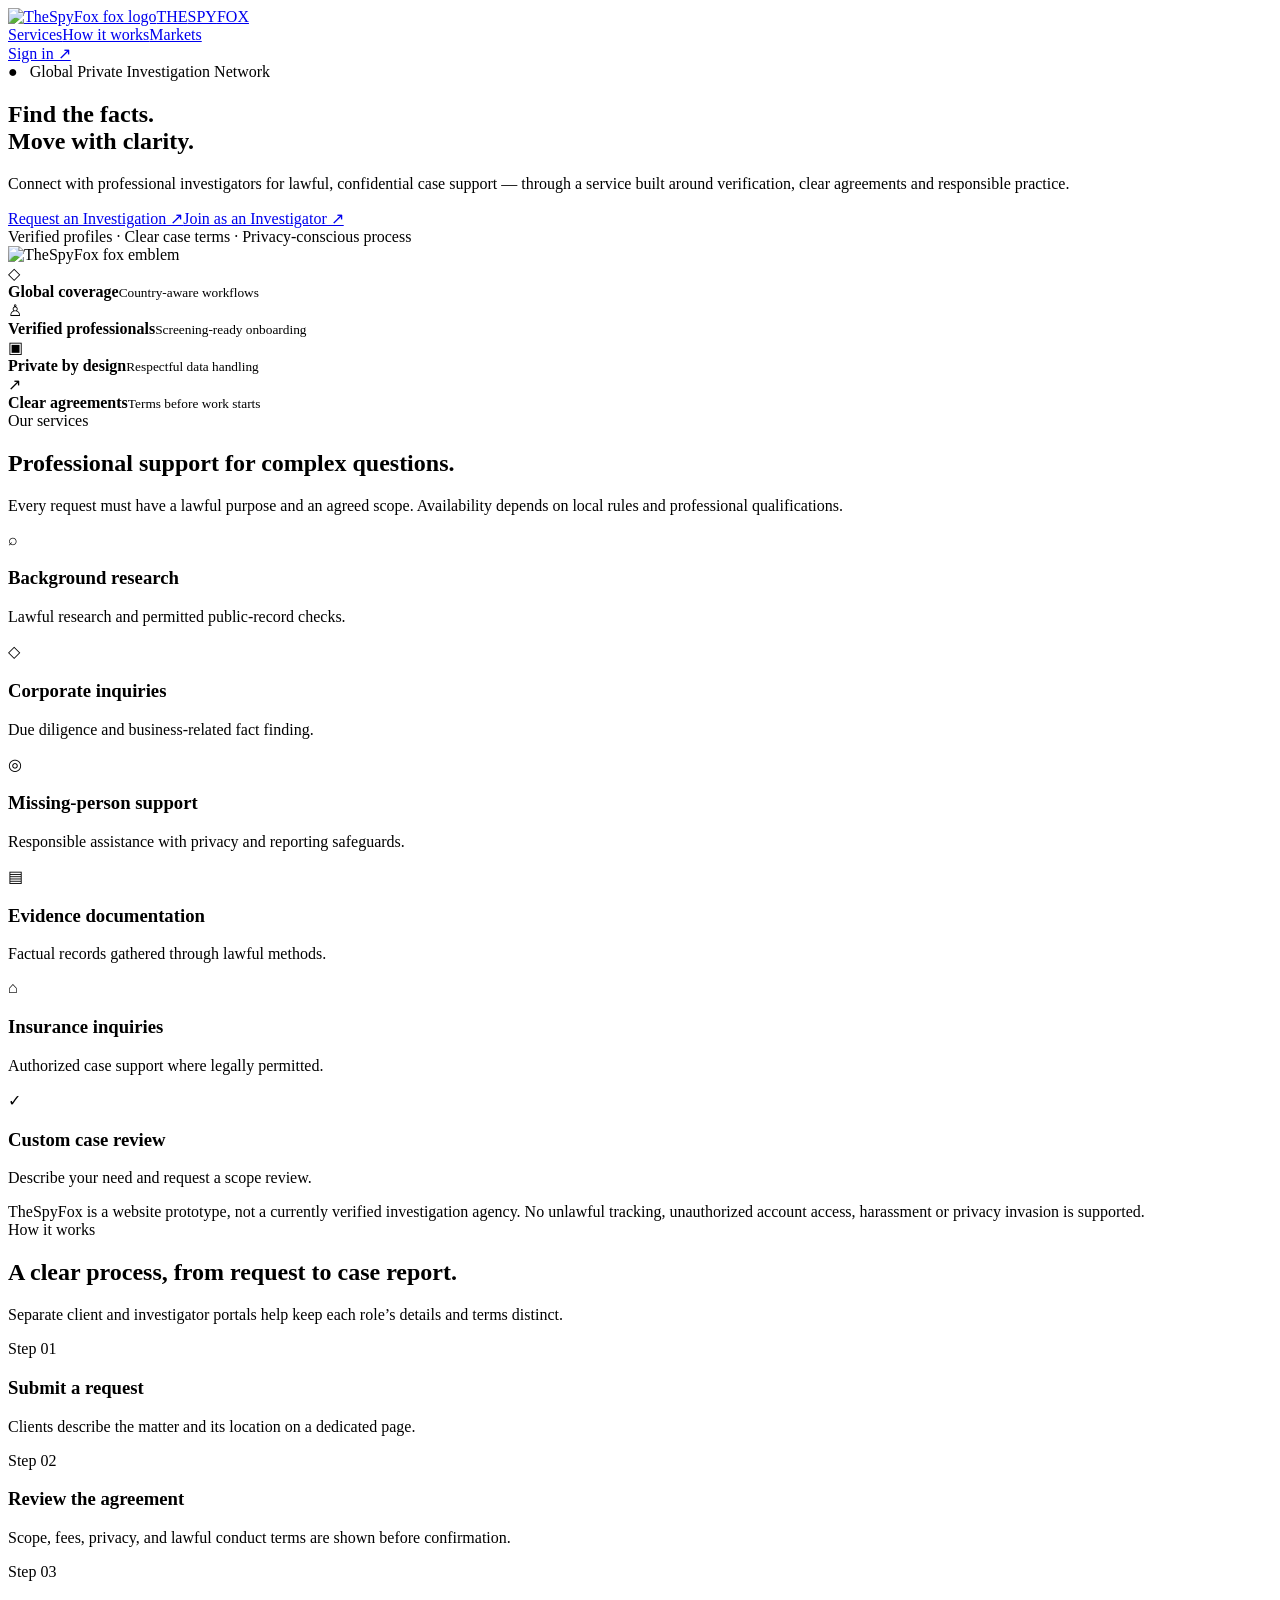
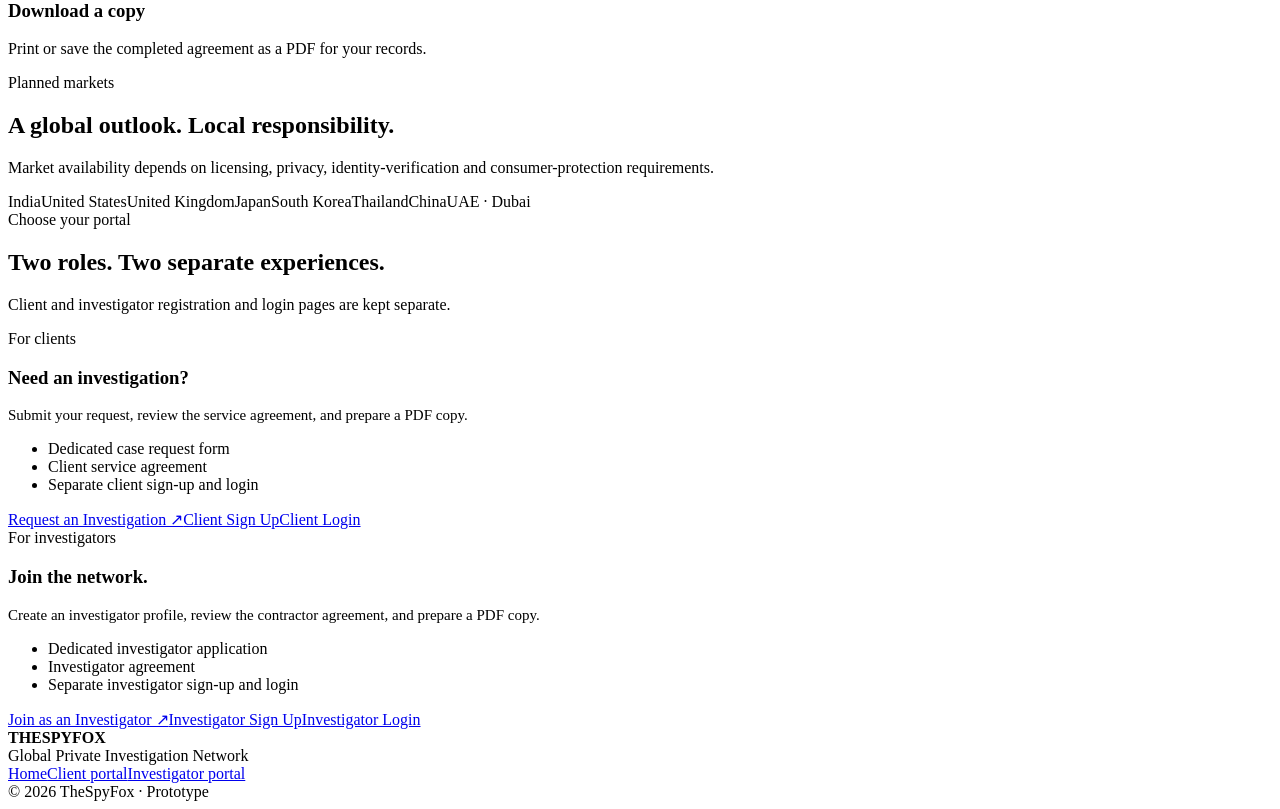
==== commit 036039d7: "Add files via upload" ====
--- a/index.html
+++ b/index.html
@@ -1,75 +1,19 @@
-<!doctype html>
-<html lang="en">
-<head>
-<meta charset="utf-8">
-<meta name="viewport" content="width=device-width, initial-scale=1">
-<meta name="theme-color" content="#050a25">
-<meta name="description" content="TheSpyFox connects clients with professional investigators for lawful, confidential investigation services.">
-<title>TheSpyFox | Global Private Investigation Network</title>
-<style>
-:root{--navy:#050a25;--navy2:#0b1434;--panel:#101b3d;--gold:#e8c75e;--gold2:#c99b25;--white:#f7f8fc;--muted:#aeb8d0;--line:#26345c;--green:#68d6ae}
-*{box-sizing:border-box}html{scroll-behavior:smooth}body{margin:0;background:var(--navy);color:var(--white);font:16px/1.55 system-ui,-apple-system,Segoe UI,Roboto,Arial,sans-serif}a{color:inherit;text-decoration:none}button,input,select,textarea{font:inherit}.wrap{width:min(1140px,92%);margin:auto}.topbar{position:sticky;top:0;z-index:20;background:#050a25ed;backdrop-filter:blur(16px);border-bottom:1px solid #1b274b}.nav{display:flex;align-items:center;justify-content:space-between;gap:18px;min-height:76px}.brand{display:flex;align-items:center;gap:10px;font-weight:850;letter-spacing:.1em}.brand img{width:48px;height:48px;object-fit:cover;object-position:center;border-radius:50%;border:1px solid #cda83b}.brand span{font-size:19px}.brand b{color:var(--gold)}.navlinks{display:flex;align-items:center;gap:23px;color:#dce2f0;font-size:14px}.navlinks a:hover{color:var(--gold)}.btn{display:inline-flex;align-items:center;justify-content:center;gap:8px;padding:12px 18px;border-radius:10px;border:1px solid var(--gold);background:linear-gradient(135deg,#f5dc7a,#c79b27);color:#10152b;font-weight:800;cursor:pointer;transition:.2s}.btn:hover{transform:translateY(-1px);filter:brightness(1.06)}.btn.secondary{background:transparent;color:var(--gold)}.btn.small{padding:9px 13px;font-size:13px}.hero{padding:76px 0 70px;overflow:hidden;background:radial-gradient(ellipse at 77% 34%,#1b2a58 0%,#0b1434 27%,#050a25 65%)}.hero-grid{display:grid;grid-template-columns:minmax(0,1fr);gap:20px;align-items:center;max-width:850px}.eyebrow{display:inline-flex;gap:9px;align-items:center;color:var(--gold);font-size:12px;font-weight:850;letter-spacing:.18em;text-transform:uppercase}.dot{width:7px;height:7px;background:var(--gold);border-radius:50%;box-shadow:0 0 14px var(--gold)}h1{font-size:clamp(40px,6vw,70px);line-height:1.03;letter-spacing:-.045em;margin:20px 0}.gold{color:var(--gold)}.lead{font-size:18px;color:#c2cbe0;max-width:620px}.hero-actions{display:flex;flex-wrap:wrap;gap:12px;margin:28px 0 22px}.trustline{color:var(--muted);font-size:13px}.logo-stage{display:none}.logo-halo,.hero-logo{display:none}.stats{display:grid;grid-template-columns:repeat(3,1fr);gap:12px;margin-top:32px}.stat{border-left:2px solid var(--gold);padding:4px 0 4px 13px}.stat strong{display:block;font-size:19px}.stat span{font-size:12px;color:var(--muted)}section{padding:70px 0}.section-head{max-width:720px;margin-bottom:30px}.section-head h2{font-size:clamp(28px,4vw,42px);line-height:1.1;margin:12px 0}.section-head p{color:var(--muted);margin:0}.cards{display:grid;grid-template-columns:repeat(3,1fr);gap:16px}.card{background:linear-gradient(150deg,#111d40,#0a1230);border:1px solid var(--line);border-radius:17px;padding:23px}.iconbox{width:45px;height:45px;border-radius:12px;display:grid;place-items:center;background:#d9b74618;border:1px solid #d9b7464c;color:var(--gold);font-size:22px}.card h3{margin:16px 0 7px}.card p{color:var(--muted);font-size:14px;margin:0}.band{background:linear-gradient(120deg,#101a3b,#080e2a);border-block:1px solid var(--line)}.steps{display:grid;grid-template-columns:repeat(3,1fr);gap:20px}.stepno{color:var(--gold);font-size:13px;letter-spacing:.16em;font-weight:850}.step h3{margin:7px 0}.step p{color:var(--muted);font-size:14px}.markets{display:flex;flex-wrap:wrap;gap:9px}.chip{border:1px solid #35446d;background:#0c1535;border-radius:999px;padding:8px 13px;color:#dce2f0;font-size:13px}.split{display:grid;grid-template-columns:1fr 1fr;gap:22px}.role-card{border:1px solid var(--line);border-radius:20px;padding:28px;background:linear-gradient(145deg,#111d40,#080f2b)}.role-card ul{padding-left:20px;color:var(--muted)}.role-card li{margin:8px 0}.form-wrap{max-width:760px;margin:auto;background:#0b1434;border:1px solid var(--line);border-radius:20px;padding:clamp(20px,4vw,34px)}.tabs{display:flex;gap:8px;flex-wrap:wrap;margin-bottom:22px}.tab{border:1px solid var(--line);background:#080f2b;color:#dce2f0;padding:10px 14px;border-radius:9px;cursor:pointer}.tab.active{border-color:var(--gold);color:var(--gold);background:#d8b34213}.formgrid{display:grid;grid-template-columns:1fr 1fr;gap:14px}.field{display:flex;flex-direction:column;gap:6px}.field.full{grid-column:1/-1}.field label{font-size:13px;color:#dce2f0}.field input,.field select,.field textarea{width:100%;border:1px solid #35446d;background:#070e29;color:var(--white);border-radius:9px;padding:12px;outline:none}.field input:focus,.field select:focus,.field textarea:focus{border-color:var(--gold)}.hint{font-size:12px;color:var(--muted);margin:12px 0}.notice{padding:12px 14px;background:#d8b34212;border:1px solid #d8b3424a;border-radius:10px;color:#e7dba9;font-size:13px;margin:14px 0}.dashboard{display:none}.dashgrid{display:grid;grid-template-columns:repeat(3,1fr);gap:12px;margin:20px 0}.dashbox{padding:18px;border-radius:13px;background:#101b3d;border:1px solid var(--line)}.dashbox small{color:var(--muted)}.dashbox strong{display:block;font-size:25px;color:var(--gold)}.contract{white-space:pre-wrap;background:#060c26;border:1px solid var(--line);border-radius:12px;padding:18px;color:#dce2f0;font-size:13px;max-height:280px;overflow:auto}.faq{display:grid;grid-template-columns:1fr 1fr;gap:14px}.faq details{padding:17px;background:#0c1535;border:1px solid var(--line);border-radius:12px}.faq summary{font-weight:750;cursor:pointer}.faq p{color:var(--muted);font-size:14px}.footer{border-top:1px solid var(--line);padding:32px 0;color:var(--muted);font-size:13px}.footer-inner{display:flex;justify-content:space-between;gap:20px;flex-wrap:wrap}.hidden{display:none!important}.toast{display:none;padding:12px;border-radius:9px;margin-top:12px;background:#123a35;border:1px solid #2b8b74;color:#b7ffe7}.toast.show{display:block}
-@media(max-width:800px){.navlinks{display:none}.hero{padding:52px 0}.hero-grid{grid-template-columns:1fr;gap:10px}.logo-stage{display:none}.cards,.steps{grid-template-columns:1fr 1fr}.split{grid-template-columns:1fr}.faq{grid-template-columns:1fr}.stats{max-width:500px}}
-@media(max-width:520px){.cards,.steps{grid-template-columns:1fr}.formgrid{grid-template-columns:1fr}.field.full{grid-column:auto}.dashgrid{grid-template-columns:1fr}.hero-actions .btn{width:100%}.brand span{font-size:16px}.brand img{width:42px;height:42px}}
-</style>
-</head>
-<body>
-<header class="topbar"><div class="wrap nav">
-<a class="brand" href="#home"><img src="assets/thespyfox-fox-logo.jpg" alt="TheSpyFox gold fox-face logo"><span>THE<span class="gold">SPY</span>FOX</span></a>
-<nav class="navlinks"><a href="#services">Services</a><a href="#how">How it works</a><a href="#markets">Markets</a><a href="join-investigator.html">Join network</a></nav>
-<a class="btn small" href="request-investigation.html">Get Started</a>
-</div></header>
+<!doctype html><html lang="en"><head><meta charset="utf-8"><meta name="viewport" content="width=device-width, initial-scale=1"><meta name="theme-color" content="#f7f8fc"><title>TheSpyFox | Global Private Investigation Network</title><link rel="stylesheet" href="assets/style.css"></head><body><header class="top"><div class="wrap nav">
+<a class="brand" href="index.html"><img src="assets/thespyfox-fox-logo.jpg" alt="TheSpyFox fox logo"><span>THE<span class="spy">SPY</span>FOX</span></a>
+<nav class="links"><a href="index.html#services">Services</a><a href="index.html#how">How it works</a><a href="index.html#markets">Markets</a></nav>
+<a class="btn" href="client-login.html">Sign in ↗</a></div></header>
 <main>
-<section class="hero" id="home"><div class="wrap hero-grid"><div>
-<div class="eyebrow"><span class="dot"></span> Global Private Investigation Network</div>
+<section class="hero"><div class="wrap hero-grid"><div>
+<div class="eyebrow">● &nbsp; Global Private Investigation Network</div>
 <h1>Find the facts.<br><span class="gold">Move with clarity.</span></h1>
-<p class="lead">Connect with professional investigators for lawful, confidential case support — through a service designed around verification, clear agreements and responsible practice.</p>
-<div class="hero-actions"><a class="btn" href="request-investigation.html">Request an Investigation <span>↗</span></a><a class="btn secondary" href="join-investigator.html">Join as an Investigator</a></div>
-<div class="trustline">Verified profiles • Clear case terms • Privacy-conscious process</div>
-<div class="stats"><div class="stat"><strong>Global</strong><span>Network vision</span></div><div class="stat"><strong>2 Roles</strong><span>Client + investigator</span></div><div class="stat"><strong>Secure-by-design</strong><span>Planned workflow</span></div></div>
-</div></div></section>
-<section id="services"><div class="wrap"><div class="section-head"><div class="eyebrow">Services</div><h2>Professional support for <span class="gold">complex questions.</span></h2><p>Case categories can be configured by country and local law. Each engagement should have a defined scope and lawful purpose.</p></div>
-<div class="cards">
-<article class="card"><div class="iconbox">⌕</div><h3>Background Research</h3><p>Lawful, consent-based research and public-record checks where permitted.</p></article>
-<article class="card"><div class="iconbox">◇</div><h3>Corporate Inquiries</h3><p>Due-diligence support and business-related fact finding within applicable rules.</p></article>
-<article class="card"><div class="iconbox">◎</div><h3>Missing-Person Support</h3><p>Responsible case assistance that respects privacy and local reporting requirements.</p></article>
-<article class="card"><div class="iconbox">▤</div><h3>Evidence Documentation</h3><p>Organized factual reporting and documentation gathered through lawful methods.</p></article>
-<article class="card"><div class="iconbox">⌂</div><h3>Insurance Inquiries</h3><p>Case support for authorized parties, subject to licensing and applicable law.</p></article>
-<article class="card"><div class="iconbox">✓</div><h3>Custom Case Review</h3><p>Describe the matter and receive a scope review before any work begins.</p></article>
-</div><div class="notice">TheSpyFox is a marketplace concept. Services are offered only where lawful and by appropriately qualified or licensed professionals. No unlawful tracking, account access, harassment or privacy invasion is permitted.</div>
-</div></section>
-<section class="band" id="how"><div class="wrap"><div class="section-head"><div class="eyebrow">How it works</div><h2>A clear process, from request to <span class="gold">case report.</span></h2><p>The proposed workflow keeps client requirements, investigator terms and completion expectations explicit.</p></div>
-<div class="steps"><div class="step"><div class="stepno">STEP 01</div><h3>Submit your case</h3><p>Share the goal, location and relevant details. The platform reviews whether the request is appropriate and lawful.</p></div><div class="step"><div class="stepno">STEP 02</div><h3>Agree on scope</h3><p>Confirm service terms, fees, privacy notices and required identity or professional checks before work starts.</p></div><div class="step"><div class="stepno">STEP 03</div><h3>Review the report</h3><p>Receive the agreed deliverables and use the documented completion or dispute process if needed.</p></div></div></div></section>
-<section id="markets"><div class="wrap"><div class="section-head"><div class="eyebrow">Planned markets</div><h2>Built with a <span class="gold">global outlook.</span></h2><p>Market activation depends on local licensing, identity-verification, privacy, consumer-protection and contract requirements.</p></div><div class="markets"><span class="chip">India</span><span class="chip">United States</span><span class="chip">United Kingdom</span><span class="chip">Japan</span><span class="chip">South Korea</span><span class="chip">Thailand</span><span class="chip">China</span><span class="chip">UAE · Dubai</span></div></div></section>
-<section class="band" id="join"><div class="wrap"><div class="section-head"><div class="eyebrow">Join TheSpyFox</div><h2>Choose your <span class="gold">portal.</span></h2><p>Clients and investigators have separate registration paths and dashboards in this demo prototype.</p></div>
-<div class="form-wrap"><div class="tabs"><button class="tab active" id="clientTab" onclick="setRole('client')">Client registration</button><button class="tab" id="detectiveTab" onclick="setRole('detective')">Investigator registration</button><button class="tab" id="loginTab" onclick="showLogin()">Demo login</button></div>
-<form id="signupForm" onsubmit="submitSignup(event)"><div class="formgrid">
-<div class="field"><label for="fullName">Full name</label><input id="fullName" required autocomplete="name" placeholder="Your full name"></div>
-<div class="field"><label for="email">Email address</label><input id="email" required type="email" autocomplete="email" placeholder="you@example.com"></div>
-<div class="field"><label for="phone">Phone number</label><input id="phone" required type="tel" autocomplete="tel" placeholder="+ country code"></div>
-<div class="field"><label for="country">Country / region</label><select id="country" required><option value="">Choose country</option><option>India</option><option>United States</option><option>United Kingdom</option><option>Thailand</option><option>China</option><option>Japan</option><option>South Korea</option><option>United Arab Emirates</option><option>Other</option></select></div>
-<div class="field full" id="clientNeed"><label for="caseType">What kind of help do you need?</label><select id="caseType"><option>Background research</option><option>Corporate inquiry</option><option>Missing-person support</option><option>Evidence documentation</option><option>Insurance inquiry</option><option>Other lawful inquiry</option></select></div>
-<div class="field full hidden" id="detectiveFields"><label for="license">Professional licence / registration details (if required in your jurisdiction)</label><input id="license" placeholder="Reference only — do not enter sensitive ID numbers here"><label for="specialty">Investigation specialties</label><select id="specialty"><option>Corporate and due diligence</option><option>Background research</option><option>Evidence documentation</option><option>Missing-person support</option><option>Other lawful services</option></select></div>
-<div class="field full"><label><input type="checkbox" id="consent" required style="width:auto;margin-right:8px">I confirm the information is accurate and agree to review the applicable terms and privacy notice.</label></div>
-</div><p class="hint">Demo only: this form does not send data or create a real account. Do not enter government ID numbers, passwords or sensitive case details.</p><button class="btn" type="submit">Create demo profile</button><div id="signupToast" class="toast" role="status"></div></form>
-<div id="loginPanel" class="hidden"><div class="notice">Demo login only. Choose a portal below to preview its sample dashboard. No real authentication occurs.</div><div class="hero-actions"><button class="btn" onclick="showDashboard('client')">Open client dashboard</button><button class="btn secondary" onclick="showDashboard('detective')">Open investigator dashboard</button></div></div>
-<div id="dashboard" class="dashboard"><div class="eyebrow">Demo dashboard</div><h3 id="dashTitle">Client portal</h3><p id="dashIntro" class="hint">Sample dashboard preview.</p><div class="dashgrid"><div class="dashbox"><small>Active cases</small><strong>0</strong></div><div class="dashbox"><small>Pending actions</small><strong>0</strong></div><div class="dashbox"><small>Profile status</small><strong style="font-size:17px">Demo</strong></div></div><h4>Agreement preview</h4><div class="contract" id="contractText"></div><p class="hint">This is an illustrative template, not legal advice or a live electronic signature. Have local counsel review agreements before launch.</p><button class="btn secondary" onclick="window.print()">Print / Save page as PDF</button> <button class="tab" onclick="backToForm()">Back to registration</button></div>
-</div></div></section>
-<section><div class="wrap"><div class="section-head"><div class="eyebrow">Questions</div><h2>Designed around <span class="gold">responsible practice.</span></h2></div><div class="faq">
-<details><summary>Is identity verification live?</summary><p>No. This prototype has no real OTP or government-ID verification. A production system needs secure verification providers, country-specific rules, consent, data minimization and retention controls.</p></details>
-<details><summary>Can clients hire an investigator now?</summary><p>No real case can be submitted through this static demo. A backend, verified investigator onboarding, payment processing, case workflow and support process must be implemented.</p></details>
-<details><summary>Are the contracts legally binding?</summary><p>The preview is illustrative only. A production e-sign flow should record explicit consent, document version, timestamps and a tamper-evident copy, and should be reviewed for each launch jurisdiction.</p></details>
-<details><summary>How is privacy handled?</summary><p>This static page does not transmit form data to a server. A live service needs a privacy policy, secure storage, access controls, retention limits and a breach-response process.</p></details>
-</div></div></section>
-</main>
-<footer class="footer"><div class="wrap footer-inner"><div><strong style="color:var(--gold)">THESPYFOX</strong><br>Global Private Investigation Network</div><div>© <span id="year"></span> TheSpyFox · Prototype<br><a href="#home">Back to top ↑</a></div></div></footer>
-<script>
-let currentRole='client';
-function setRole(role){currentRole=role;document.getElementById('signupForm').classList.remove('hidden');document.getElementById('loginPanel').classList.add('hidden');document.getElementById('dashboard').style.display='none';document.getElementById('clientTab').classList.toggle('active',role==='client');document.getElementById('detectiveTab').classList.toggle('active',role==='detective');document.getElementById('loginTab').classList.remove('active');document.getElementById('clientNeed').classList.toggle('hidden',role!=='client');document.getElementById('detectiveFields').classList.toggle('hidden',role!=='detective');document.getElementById('caseType').required=role==='client';document.getElementById('license').required=false;document.getElementById('signupToast').classList.remove('show');}
-function showLogin(){document.getElementById('signupForm').classList.add('hidden');document.getElementById('loginPanel').classList.remove('hidden');document.getElementById('dashboard').style.display='none';document.getElementById('clientTab').classList.remove('active');document.getElementById('detectiveTab').classList.remove('active');document.getElementById('loginTab').classList.add('active');}
-function submitSignup(e){e.preventDefault();let toast=document.getElementById('signupToast');toast.textContent='Demo profile preview only. No information was sent or saved. Connect a secure backend before real registration.';toast.classList.add('show');}
-function showDashboard(role){document.getElementById('signupForm').classList.add('hidden');document.getElementById('loginPanel').classList.add('hidden');document.getElementById('dashboard').style.display='block';document.getElementById('dashTitle').textContent=role==='client'?'Client dashboard':'Investigator dashboard';document.getElementById('dashIntro').textContent=role==='client'?'Review case requests, agreements and reports in one place.':'Review profile verification, assigned cases and deliverables.';document.getElementById('contractText').textContent=role==='client'?'CLIENT SERVICE AGREEMENT — PREVIEW\\n\\nParties: The client and the service platform.\\nScope: Services, location, deliverables and timelines must be agreed in writing before work starts.\\nFees: Total client price, advance payment, expenses and refund terms must be clearly disclosed.\\nLawful conduct: No unlawful surveillance, unauthorized account access, harassment or privacy violations.\\nPrivacy: Personal information is handled under the applicable privacy notice and local law.\\nCompletion: Completion criteria and a fair dispute process must be stated.\\nAcknowledgement: A real agreement requires a production signing workflow and jurisdiction-specific legal review.':'INVESTIGATOR INDEPENDENT CONTRACTOR AGREEMENT — PREVIEW\\n\\nParties: The platform and the investigator / contractor.\\nScope: Assignment, authorized methods, location, deliverables and deadlines must be defined.\\nCompensation: Investigator fee, approved expenses and payment timing are agreed separately in writing.\\nConduct: Follow applicable law, licensing requirements, confidentiality and data-protection obligations.\\nCompletion: Payment and dispute criteria must be objective and fair.\\nAcknowledgement: This preview is not a signed contract. Obtain local legal review before use.';document.getElementById('dashboard').scrollIntoView({behavior:'smooth',block:'start'});}
-function backToForm(){document.getElementById('dashboard').style.display='none';document.getElementById('signupForm').classList.remove('hidden');setRole(currentRole);}
-document.getElementById('year').textContent=new Date().getFullYear();
-</script>
-</body></html>+<p class="lead">Connect with professional investigators for lawful, confidential case support — through a service built around verification, clear agreements and responsible practice.</p>
+<div class="hero-actions"><a class="btn" href="request-investigation.html">Request an Investigation ↗</a><a class="btn outline" href="join-investigator.html">Join as an Investigator ↗</a></div>
+<div class="trust">Verified profiles · Clear case terms · Privacy-conscious process</div>
+</div><div class="hero-art"><div class="globe"><img src="assets/thespyfox-fox-logo.jpg" alt="TheSpyFox fox emblem"></div></div></div></section>
+<div class="featurebar"><div class="wrap features"><div class="feature"><span class="ico">◇</span><div><strong>Global coverage</strong><small>Country-aware workflows</small></div></div><div class="feature"><span class="ico">♙</span><div><strong>Verified professionals</strong><small>Screening-ready onboarding</small></div></div><div class="feature"><span class="ico">▣</span><div><strong>Private by design</strong><small>Respectful data handling</small></div></div><div class="feature"><span class="ico">↗</span><div><strong>Clear agreements</strong><small>Terms before work starts</small></div></div></div></div>
+<section class="section" id="services"><div class="wrap"><div class="sectionhead"><div class="eyebrow">Our services</div><h2>Professional support for <span class="gold">complex questions.</span></h2><p>Every request must have a lawful purpose and an agreed scope. Availability depends on local rules and professional qualifications.</p></div><div class="cards">
+<article class="card"><div class="ico">⌕</div><h3>Background research</h3><p>Lawful research and permitted public-record checks.</p></article><article class="card"><div class="ico">◇</div><h3>Corporate inquiries</h3><p>Due diligence and business-related fact finding.</p></article><article class="card"><div class="ico">◎</div><h3>Missing-person support</h3><p>Responsible assistance with privacy and reporting safeguards.</p></article><article class="card"><div class="ico">▤</div><h3>Evidence documentation</h3><p>Factual records gathered through lawful methods.</p></article><article class="card"><div class="ico">⌂</div><h3>Insurance inquiries</h3><p>Authorized case support where legally permitted.</p></article><article class="card"><div class="ico">✓</div><h3>Custom case review</h3><p>Describe your need and request a scope review.</p></article></div><div class="notice">TheSpyFox is a website prototype, not a currently verified investigation agency. No unlawful tracking, unauthorized account access, harassment or privacy invasion is supported.</div></div></section>
+<section class="section alt" id="how"><div class="wrap"><div class="sectionhead"><div class="eyebrow">How it works</div><h2>A clear process, from request to <span class="gold">case report.</span></h2><p>Separate client and investigator portals help keep each role’s details and terms distinct.</p></div><div class="cards"><article class="card"><div class="eyebrow">Step 01</div><h3>Submit a request</h3><p>Clients describe the matter and its location on a dedicated page.</p></article><article class="card"><div class="eyebrow">Step 02</div><h3>Review the agreement</h3><p>Scope, fees, privacy, and lawful conduct terms are shown before confirmation.</p></article><article class="card"><div class="eyebrow">Step 03</div><h3>Download a copy</h3><p>Print or save the completed agreement as a PDF for your records.</p></article></div></div></section>
+<section class="section" id="markets"><div class="wrap"><div class="sectionhead"><div class="eyebrow">Planned markets</div><h2>A global outlook. <span class="gold">Local responsibility.</span></h2><p>Market availability depends on licensing, privacy, identity-verification and consumer-protection requirements.</p></div><div class="markets"><span class="chip">India</span><span class="chip">United States</span><span class="chip">United Kingdom</span><span class="chip">Japan</span><span class="chip">South Korea</span><span class="chip">Thailand</span><span class="chip">China</span><span class="chip">UAE · Dubai</span></div></div></section>
+<section class="section alt"><div class="wrap"><div class="sectionhead"><div class="eyebrow">Choose your portal</div><h2>Two roles. <span class="gold">Two separate experiences.</span></h2><p>Client and investigator registration and login pages are kept separate.</p></div><div class="rolegrid"><article class="role"><div class="eyebrow">For clients</div><h3>Need an investigation?</h3><p class="lead" style="font-size:15px">Submit your request, review the service agreement, and prepare a PDF copy.</p><ul><li>Dedicated case request form</li><li>Client service agreement</li><li>Separate client sign-up and login</li></ul><div class="hero-actions"><a class="btn" href="request-investigation.html">Request an Investigation ↗</a><a class="btn outline" href="client-signup.html">Client Sign Up</a><a class="btn dark" href="client-login.html">Client Login</a></div></article><article class="role"><div class="eyebrow">For investigators</div><h3>Join the network.</h3><p class="lead" style="font-size:15px">Create an investigator profile, review the contractor agreement, and prepare a PDF copy.</p><ul><li>Dedicated investigator application</li><li>Investigator agreement</li><li>Separate investigator sign-up and login</li></ul><div class="hero-actions"><a class="btn" href="join-investigator.html">Join as an Investigator ↗</a><a class="btn outline" href="detective-signup.html">Investigator Sign Up</a><a class="btn dark" href="detective-login.html">Investigator Login</a></div></article></div></div></section>
+</main><footer class="footer"><div class="wrap footrow"><div><b class="gold">THESPYFOX</b><br>Global Private Investigation Network</div><div class="footlinks"><a href="index.html">Home</a><a href="request-investigation.html">Client portal</a><a href="join-investigator.html">Investigator portal</a></div><div>© 2026 TheSpyFox · Prototype</div></div></footer><script src="assets/site.js"></script></body></html>
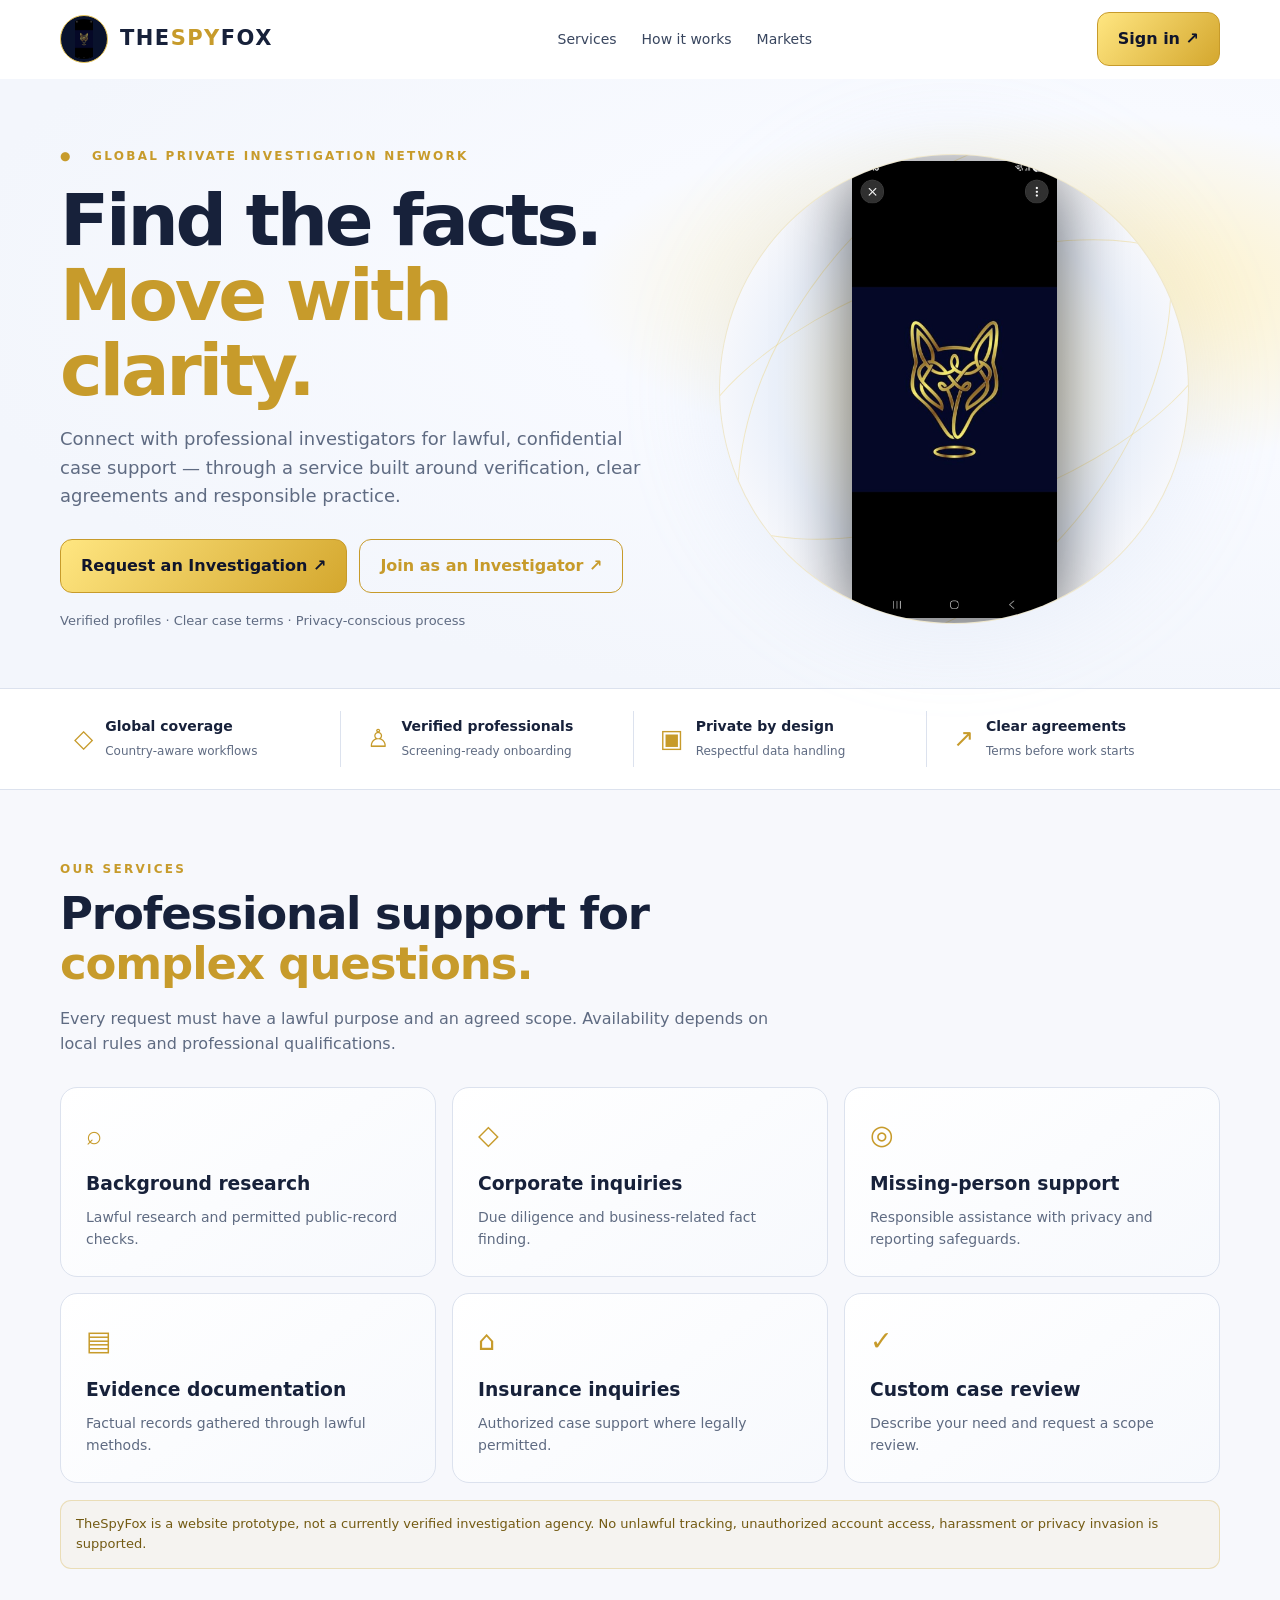
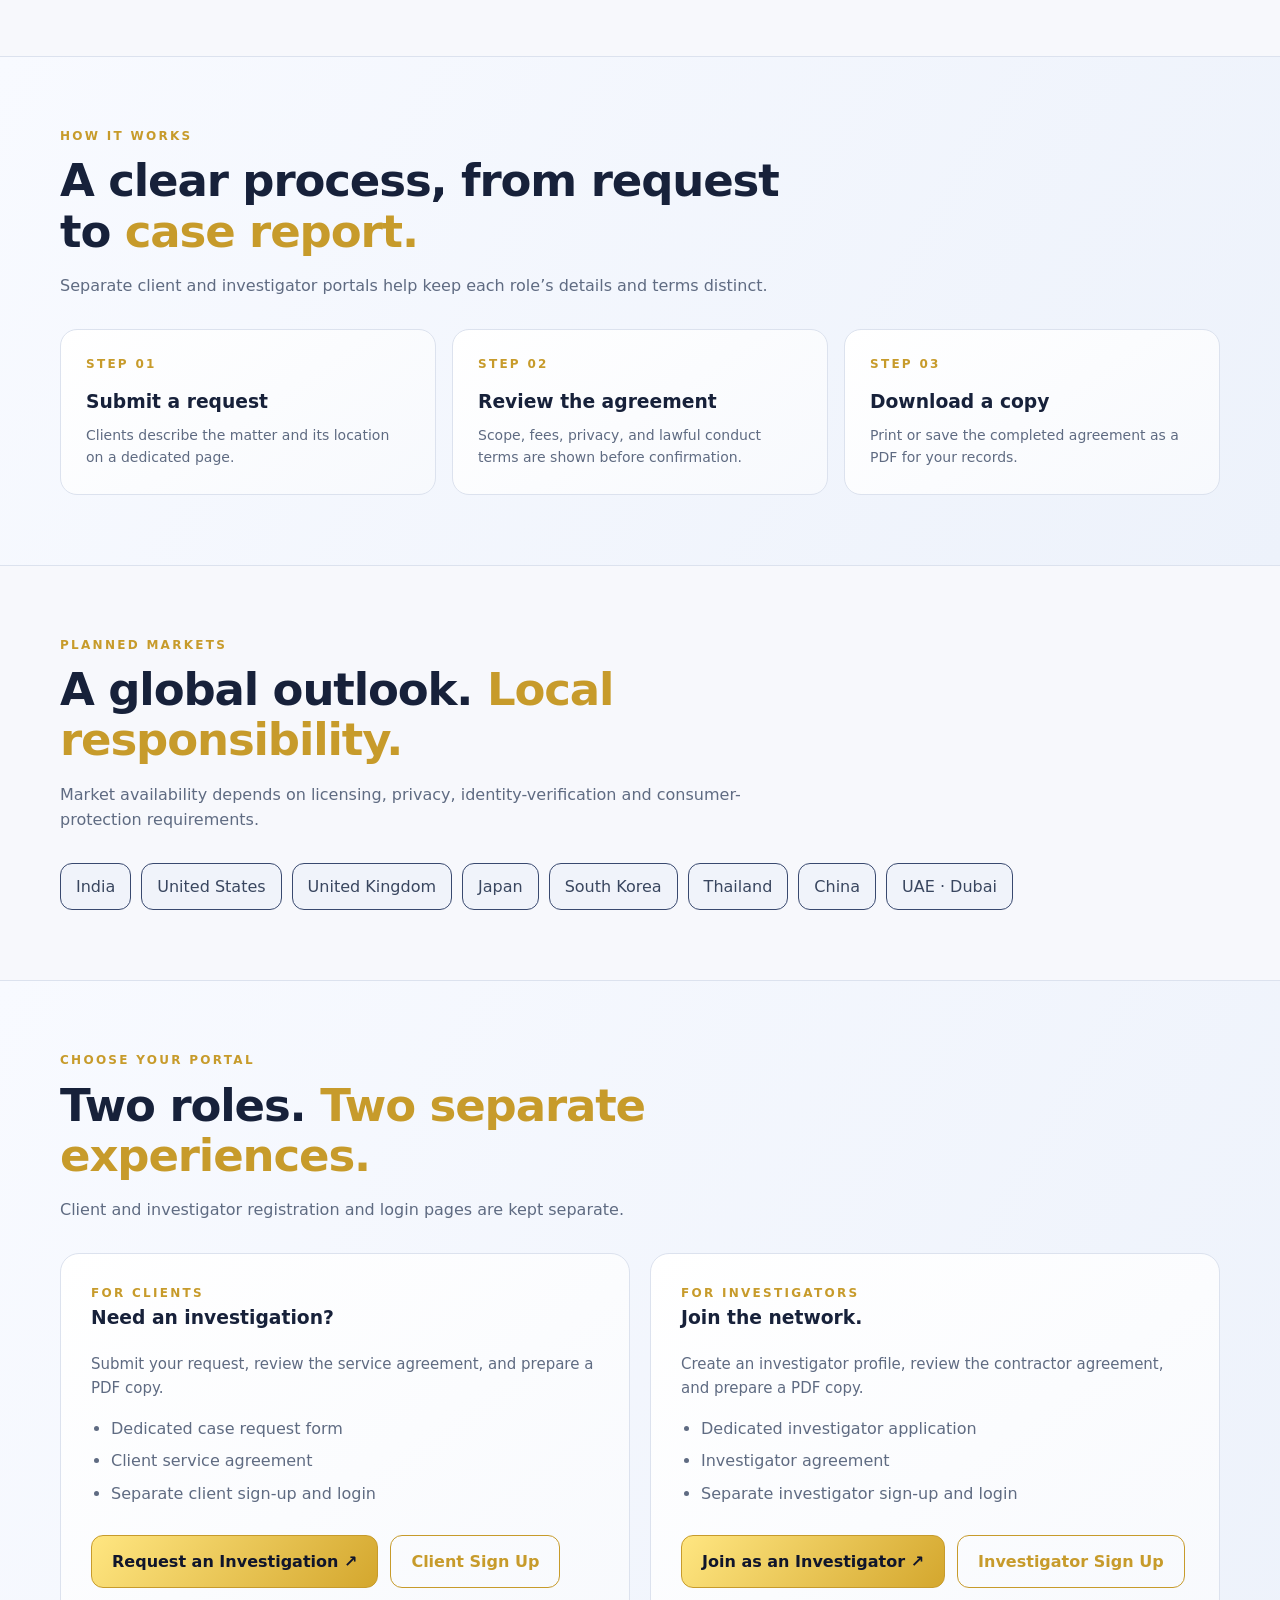
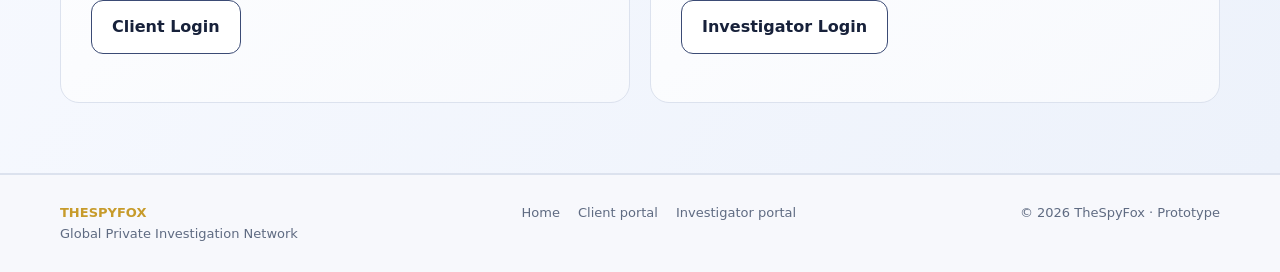
==== commit 2059353e: "Add files via upload" ====
--- a/index.html
+++ b/index.html
@@ -1,5 +1,27 @@
-<!doctype html><html lang="en"><head><meta charset="utf-8"><meta name="viewport" content="width=device-width, initial-scale=1"><meta name="theme-color" content="#f7f8fc"><title>TheSpyFox | Global Private Investigation Network</title><link rel="stylesheet" href="assets/style.css"></head><body><header class="top"><div class="wrap nav">
-<a class="brand" href="index.html"><img src="assets/thespyfox-fox-logo.jpg" alt="TheSpyFox fox logo"><span>THE<span class="spy">SPY</span>FOX</span></a>
+<!doctype html><html lang="en"><head><meta charset="utf-8"><meta name="viewport" content="width=device-width, initial-scale=1"><meta name="theme-color" content="#f7f8fc"><title>TheSpyFox | Global Private Investigation Network</title><style>
+
+:root{--bg:#f7f8fc;--panel:#ffffff;--panel2:#f0f3fa;--gold:#c79b2b;--gold2:#a77c16;--text:#17213a;--muted:#5f6b82;--line:#dce2ee;--blue:#e9eef8}
+*{box-sizing:border-box}html{scroll-behavior:smooth}body{margin:0;background:var(--bg);color:var(--text);font:16px/1.6 Inter,system-ui,-apple-system,Segoe UI,Arial,sans-serif}a{color:inherit;text-decoration:none}button,input,select,textarea{font:inherit}.wrap{width:min(1160px,92%);margin:auto}.top{position:sticky;top:0;z-index:10;background:#ffffffed;backdrop-filter:blur(14px);border-bottom:1px solid #ffffff12}.nav{min-height:78px;display:flex;align-items:center;justify-content:space-between;gap:20px}.brand{display:flex;align-items:center;gap:12px;font-size:21px;font-weight:900;letter-spacing:.07em}.brand img{width:48px;height:48px;object-fit:contain;border-radius:50%;border:1px solid #e8c65c;padding:3px;background:#09122c}.brand .spy{color:var(--gold)}.links{display:flex;gap:25px;align-items:center;color:#39465f;font-size:14px}.links a:hover{color:var(--gold)}.btn{display:inline-flex;align-items:center;justify-content:center;gap:9px;padding:13px 20px;border-radius:12px;border:1px solid var(--gold);font-weight:800;background:linear-gradient(130deg,#ffe681,#d4a72e);color:#10152b;cursor:pointer;transition:.18s}.btn:hover{transform:translateY(-2px);filter:brightness(1.05)}.btn.outline{background:transparent;color:var(--gold)}.btn.dark{background:#ffffff;color:#17213a;border-color:#3b4b75}.eyebrow{color:var(--gold);font-weight:850;letter-spacing:.19em;text-transform:uppercase;font-size:12px}.gold{color:var(--gold)}h1,h2,h3,p{margin-top:0}h1{font-size:clamp(42px,6vw,72px);line-height:1.04;letter-spacing:-.045em;margin:17px 0}h2{font-size:clamp(29px,4vw,45px);line-height:1.12;letter-spacing:-.025em;margin:10px 0 16px}.lead{font-size:18px;color:#5f6b82;max-width:630px}.hero{padding:68px 0 56px;background:radial-gradient(ellipse at 82% 35%,#fff2c5 0,#f8faff 32%,#f3f6fc 75%);border-bottom:1px solid var(--line)}.hero-grid{display:grid;grid-template-columns:1.05fr .95fr;align-items:center;gap:42px}.hero-art{min-height:370px;position:relative;display:grid;place-items:center}.globe{width:min(100%,470px);aspect-ratio:1;border-radius:50%;border:1px solid #d6b74744;background:radial-gradient(circle at 50% 50%,#fff4ce 0,#eaf0fa 54%,#f7f8fc 72%);display:grid;place-items:center;box-shadow:0 0 100px #b6c6e633;position:relative;overflow:hidden}.globe:before,.globe:after{content:"";position:absolute;border:1px solid #eac95455;border-radius:50%;width:75%;height:120%;transform:rotate(35deg)}.globe:after{width:120%;height:52%;transform:rotate(-20deg)}.globe img{width:44%;max-width:205px;z-index:1;object-fit:contain;filter:drop-shadow(0 12px 35px #0009)}.hero-actions{display:flex;gap:12px;flex-wrap:wrap;margin:28px 0 18px}.trust{color:var(--muted);font-size:13px}.featurebar{border-bottom:1px solid var(--line);background:#ffffff}.features{display:grid;grid-template-columns:repeat(4,1fr);gap:12px;padding:22px 0}.feature{display:flex;gap:12px;align-items:center;border-right:1px solid var(--line);padding:4px 14px}.feature:last-child{border:0}.feature .ico{font-size:25px;color:var(--gold)}.feature strong{display:block;font-size:14px}.feature small{color:var(--muted);font-size:12px}.section{padding:70px 0}.section.alt{background:linear-gradient(120deg,#f8faff,#edf2fb);border-block:1px solid var(--line)}.sectionhead{max-width:740px;margin-bottom:30px}.sectionhead p{color:var(--muted)}.cards{display:grid;grid-template-columns:repeat(3,1fr);gap:16px}.card{padding:25px;border-radius:17px;background:linear-gradient(145deg,#111e40,#0a122b);border:1px solid var(--line)}.card .ico{font-size:27px;color:var(--gold)}.card h3{margin:13px 0 7px}.card p{color:var(--muted);font-size:14px;margin:0}.markets{display:flex;flex-wrap:wrap;gap:10px}.chip{border:1px solid #39496f;background:#f0f3fa;border-radius:12px;padding:10px 15px;color:#39465f}.rolegrid{display:grid;grid-template-columns:1fr 1fr;gap:20px}.role{padding:30px;border:1px solid var(--line);border-radius:19px;background:linear-gradient(145deg,#111e40,#0a122b)}.role ul{color:var(--muted);padding-left:20px}.role li{margin:7px 0}.pagehero{padding:48px 0 25px;background:radial-gradient(ellipse at 80% 10%,#fff0bd 0,#f7f8fc 65%)}.pagegrid{display:grid;grid-template-columns:.85fr 1.15fr;gap:30px;align-items:start;padding:20px 0 70px}.sidecopy{padding:20px 10px 20px 0}.sidecopy p{color:var(--muted)}.pill{display:inline-flex;border:1px solid #4b5b7d;border-radius:999px;padding:6px 11px;font-size:12px;color:#59440b;margin-bottom:15px}.panel{background:linear-gradient(145deg,#101b3a,#080f27);border:1px solid var(--line);border-radius:20px;padding:clamp(20px,3vw,32px);box-shadow:0 25px 70px #1c31500d}.panelhead{margin-bottom:23px}.panelhead p{color:var(--muted);font-size:14px;margin-bottom:0}.formgrid{display:grid;grid-template-columns:1fr 1fr;gap:15px}.field{display:flex;flex-direction:column;gap:7px}.field.full{grid-column:1/-1}.field label{font-size:13px;color:#27344d;font-weight:650}.field input,.field select,.field textarea{width:100%;border:1px solid #3a4b73;background:#f8faff;color:var(--text);border-radius:10px;padding:13px;outline:none}.field input:focus,.field select:focus,.field textarea:focus{border-color:var(--gold);box-shadow:0 0 0 3px #f0cc581c}.field textarea{min-height:105px;resize:vertical}.checkrow{display:flex;gap:10px;align-items:flex-start;font-size:13px;color:var(--muted)}.checkrow input{margin-top:5px;accent-color:var(--gold)}.hint{font-size:12px;color:var(--muted);margin:13px 0}.notice{padding:13px 15px;border:1px solid #d5b24755;background:#d5b24710;color:#735a12;border-radius:11px;font-size:13px;margin:17px 0}.agreement{margin-top:24px;padding:20px;border:1px solid #35456e;background:#f8faff;border-radius:13px}.agreement h3{font-size:17px}.agreement p,.agreement li{color:#5f6b82;font-size:13px}.agreement ol{padding-left:20px}.agreement label{font-size:13px;color:#5f4b14}.formactions{display:flex;gap:10px;flex-wrap:wrap;margin-top:20px}.switchline{font-size:14px;color:var(--muted);margin-top:18px}.switchline a{color:var(--gold);font-weight:750}.authpage{min-height:calc(100vh - 80px);display:grid;place-items:center;padding:45px 0;background:radial-gradient(ellipse at 50% 0,#fff0bd 0,#f7f8fc 65%)}.authbox{width:min(500px,92%);padding:clamp(22px,5vw,38px);border:1px solid var(--line);border-radius:21px;background:linear-gradient(145deg,#111d3d,#080f27);box-shadow:0 30px 80px #1c315012}.authicon{width:58px;height:58px;border:1px solid #e7c85b66;background:#e7c85b12;color:var(--gold);border-radius:16px;display:grid;place-items:center;font-size:27px;margin-bottom:20px}.authbox .field{margin:14px 0}.authbox .btn{width:100%;margin-top:7px}.authbox h1{font-size:34px;letter-spacing:-.03em}.authbox p{color:var(--muted);font-size:14px}.divider{display:flex;align-items:center;gap:12px;color:#7f8bab;font-size:12px;margin:18px 0}.divider:before,.divider:after{content:"";height:1px;background:var(--line);flex:1}.footer{border-top:1px solid var(--line);padding:28px 0;color:var(--muted);font-size:13px}.footrow{display:flex;justify-content:space-between;gap:15px;flex-wrap:wrap}.footlinks{display:flex;gap:18px;flex-wrap:wrap}.hidden{display:none!important}.toast{display:none;padding:13px;border:1px solid #c7a74466;background:#c7a74413;color:#735a12;border-radius:10px;margin-top:14px;font-size:13px}.toast.show{display:block}.contract-preview{white-space:pre-wrap;color:#39465f;font-size:13px;background:#f8faff;border:1px solid var(--line);padding:15px;border-radius:10px;max-height:260px;overflow:auto}
+@media(max-width:820px){.links{display:none}.hero-grid,.pagegrid{grid-template-columns:1fr}.hero{padding:48px 0}.hero-art{min-height:280px}.globe{max-width:330px}.features{grid-template-columns:1fr 1fr}.feature:nth-child(2){border-right:0}.cards{grid-template-columns:1fr 1fr}.sidecopy{padding-bottom:0}.pagegrid{padding-top:5px}}
+@media(max-width:540px){.brand{font-size:17px}.brand img{width:42px;height:42px}.nav .btn{padding:10px 12px;font-size:13px}.hero-actions .btn{width:100%}.features,.cards,.rolegrid,.formgrid{grid-template-columns:1fr}.feature{border-right:0;border-bottom:1px solid var(--line);padding:10px 2px}.field.full{grid-column:auto}.formactions .btn{width:100%}.section{padding:52px 0}}
+@media print{body{background:white;color:#111}.top,.footer,.no-print{display:none!important}.panel,.agreement{background:white;color:#111;border:1px solid #aaa;box-shadow:none}.agreement p,.agreement li,.contract-preview{color:#222}.pagehero{background:white;color:#111}.wrap{width:100%}}
+
+/* Light theme refinements */
+body{background:var(--bg);color:var(--text)}
+.top{background:#ffffffed}
+.links{color:#39465f}
+.hero{background:radial-gradient(ellipse at 82% 35%,#fff0bd 0,#f8faff 32%,#f3f6fc 75%)}
+.featurebar{background:#fff}
+.feature{border-color:#dce2ee}
+.section.alt{background:linear-gradient(120deg,#f8faff,#edf2fb)}
+.card,.role,.panel,.authbox{background:linear-gradient(145deg,#fff,#f7f9fd);border-color:#dce2ee}
+.pagehero{background:radial-gradient(ellipse at 80% 10%,#fff0bd 0,#f7f8fc 65%)}
+.authpage{background:radial-gradient(ellipse at 50% 0,#fff0bd 0,#f7f8fc 65%)}
+.field input,.field select,.field textarea{background:#fff;color:#17213a;border-color:#cbd5e5}
+.globe{background:radial-gradient(circle at 50% 50%,#fff4ce 0,#eaf0fa 54%,#f7f8fc 72%)}
+
+</style></head><body><header class="top"><div class="wrap nav">
+<a class="brand" href="index.html"><img src="[data-uri]" alt="TheSpyFox fox logo"><span>THE<span class="spy">SPY</span>FOX</span></a>
 <nav class="links"><a href="index.html#services">Services</a><a href="index.html#how">How it works</a><a href="index.html#markets">Markets</a></nav>
 <a class="btn" href="client-login.html">Sign in ↗</a></div></header>
 <main>
@@ -9,11 +31,37 @@
 <p class="lead">Connect with professional investigators for lawful, confidential case support — through a service built around verification, clear agreements and responsible practice.</p>
 <div class="hero-actions"><a class="btn" href="request-investigation.html">Request an Investigation ↗</a><a class="btn outline" href="join-investigator.html">Join as an Investigator ↗</a></div>
 <div class="trust">Verified profiles · Clear case terms · Privacy-conscious process</div>
-</div><div class="hero-art"><div class="globe"><img src="assets/thespyfox-fox-logo.jpg" alt="TheSpyFox fox emblem"></div></div></div></section>
+</div><div class="hero-art"><div class="globe"><img src="[data-uri]" alt="TheSpyFox fox emblem"></div></div></div></section>
 <div class="featurebar"><div class="wrap features"><div class="feature"><span class="ico">◇</span><div><strong>Global coverage</strong><small>Country-aware workflows</small></div></div><div class="feature"><span class="ico">♙</span><div><strong>Verified professionals</strong><small>Screening-ready onboarding</small></div></div><div class="feature"><span class="ico">▣</span><div><strong>Private by design</strong><small>Respectful data handling</small></div></div><div class="feature"><span class="ico">↗</span><div><strong>Clear agreements</strong><small>Terms before work starts</small></div></div></div></div>
 <section class="section" id="services"><div class="wrap"><div class="sectionhead"><div class="eyebrow">Our services</div><h2>Professional support for <span class="gold">complex questions.</span></h2><p>Every request must have a lawful purpose and an agreed scope. Availability depends on local rules and professional qualifications.</p></div><div class="cards">
 <article class="card"><div class="ico">⌕</div><h3>Background research</h3><p>Lawful research and permitted public-record checks.</p></article><article class="card"><div class="ico">◇</div><h3>Corporate inquiries</h3><p>Due diligence and business-related fact finding.</p></article><article class="card"><div class="ico">◎</div><h3>Missing-person support</h3><p>Responsible assistance with privacy and reporting safeguards.</p></article><article class="card"><div class="ico">▤</div><h3>Evidence documentation</h3><p>Factual records gathered through lawful methods.</p></article><article class="card"><div class="ico">⌂</div><h3>Insurance inquiries</h3><p>Authorized case support where legally permitted.</p></article><article class="card"><div class="ico">✓</div><h3>Custom case review</h3><p>Describe your need and request a scope review.</p></article></div><div class="notice">TheSpyFox is a website prototype, not a currently verified investigation agency. No unlawful tracking, unauthorized account access, harassment or privacy invasion is supported.</div></div></section>
 <section class="section alt" id="how"><div class="wrap"><div class="sectionhead"><div class="eyebrow">How it works</div><h2>A clear process, from request to <span class="gold">case report.</span></h2><p>Separate client and investigator portals help keep each role’s details and terms distinct.</p></div><div class="cards"><article class="card"><div class="eyebrow">Step 01</div><h3>Submit a request</h3><p>Clients describe the matter and its location on a dedicated page.</p></article><article class="card"><div class="eyebrow">Step 02</div><h3>Review the agreement</h3><p>Scope, fees, privacy, and lawful conduct terms are shown before confirmation.</p></article><article class="card"><div class="eyebrow">Step 03</div><h3>Download a copy</h3><p>Print or save the completed agreement as a PDF for your records.</p></article></div></div></section>
 <section class="section" id="markets"><div class="wrap"><div class="sectionhead"><div class="eyebrow">Planned markets</div><h2>A global outlook. <span class="gold">Local responsibility.</span></h2><p>Market availability depends on licensing, privacy, identity-verification and consumer-protection requirements.</p></div><div class="markets"><span class="chip">India</span><span class="chip">United States</span><span class="chip">United Kingdom</span><span class="chip">Japan</span><span class="chip">South Korea</span><span class="chip">Thailand</span><span class="chip">China</span><span class="chip">UAE · Dubai</span></div></div></section>
 <section class="section alt"><div class="wrap"><div class="sectionhead"><div class="eyebrow">Choose your portal</div><h2>Two roles. <span class="gold">Two separate experiences.</span></h2><p>Client and investigator registration and login pages are kept separate.</p></div><div class="rolegrid"><article class="role"><div class="eyebrow">For clients</div><h3>Need an investigation?</h3><p class="lead" style="font-size:15px">Submit your request, review the service agreement, and prepare a PDF copy.</p><ul><li>Dedicated case request form</li><li>Client service agreement</li><li>Separate client sign-up and login</li></ul><div class="hero-actions"><a class="btn" href="request-investigation.html">Request an Investigation ↗</a><a class="btn outline" href="client-signup.html">Client Sign Up</a><a class="btn dark" href="client-login.html">Client Login</a></div></article><article class="role"><div class="eyebrow">For investigators</div><h3>Join the network.</h3><p class="lead" style="font-size:15px">Create an investigator profile, review the contractor agreement, and prepare a PDF copy.</p><ul><li>Dedicated investigator application</li><li>Investigator agreement</li><li>Separate investigator sign-up and login</li></ul><div class="hero-actions"><a class="btn" href="join-investigator.html">Join as an Investigator ↗</a><a class="btn outline" href="detective-signup.html">Investigator Sign Up</a><a class="btn dark" href="detective-login.html">Investigator Login</a></div></article></div></div></section>
-</main><footer class="footer"><div class="wrap footrow"><div><b class="gold">THESPYFOX</b><br>Global Private Investigation Network</div><div class="footlinks"><a href="index.html">Home</a><a href="request-investigation.html">Client portal</a><a href="join-investigator.html">Investigator portal</a></div><div>© 2026 TheSpyFox · Prototype</div></div></footer><script src="assets/site.js"></script></body></html>+</main><footer class="footer"><div class="wrap footrow"><div><b class="gold">THESPYFOX</b><br>Global Private Investigation Network</div><div class="footlinks"><a href="index.html">Home</a><a href="request-investigation.html">Client portal</a><a href="join-investigator.html">Investigator portal</a></div><div>© 2026 TheSpyFox · Prototype</div></div></footer><script>
+
+function demoAuth(e,role,mode){e.preventDefault();const t=document.getElementById('authToast');t.textContent=(mode==='signup'?'Demo registration checked.':'Demo sign-in checked.')+' No account was created or authenticated because this website has no secure backend yet.';t.classList.add('show');}
+function prepareAgreement(e,role){e.preventDefault();const form=e.currentTarget;const isClient=role==='client';const name=form.querySelector('[name="Full name"]').value.trim();const title=isClient?'TheSpyFox Client Service Agreement':'TheSpyFox Investigator Agreement';const entries=[...form.querySelectorAll('input[name],select[name],textarea[name]')].filter(el=>el.value.trim()).map(el=>[el.name,el.value.trim()]);const agreement=isClient?[
+'1. SCOPE: No work begins until the lawful scope, deliverables, timeline and fees are separately confirmed in writing.',
+'2. LAWFUL PURPOSE: The client confirms the request has a lawful purpose and will not involve stalking, harassment, unauthorized access or unlawful surveillance.',
+'3. FEES AND CANCELLATION: Price, expenses, payment schedule, cancellation and refund terms must be disclosed and agreed before work begins.',
+'4. CONFIDENTIALITY: Personal information must be handled only as permitted by applicable law and the final privacy notice.',
+'5. LIMITS AND DISPUTES: Results are not guaranteed. A final agreement must specify complaint handling, governing law and dispute resolution.',
+'6. DRAFT STATUS: This is a prototype template, not legal advice, proof of acceptance by a service provider, or a digitally signed contract.'
+]:[
+'1. PROFESSIONAL STATUS: The final agreement must state the relationship and scope of the engagement.',
+'2. QUALIFICATIONS: The investigator must maintain any licence or permission required by local law; live service should verify credentials before assignments.',
+'3. LAWFUL METHODS: No unlawful surveillance, trespass, unauthorized account/device access, harassment, coercion or privacy violations.',
+'4. CONFIDENTIALITY: Case information must be protected and used only for authorized work under applicable law.',
+'5. FEES AND DELIVERABLES: Scope, deadline, compensation, expenses, acceptance criteria and payment timing must be agreed in writing before each case.',
+'6. TERMINATION AND DISPUTES: The final agreement must define cancellation, complaints, liability, governing law and dispute resolution.',
+'7. DRAFT STATUS: This is not legal advice, a job offer, or a digitally signed contract. Local legal review is required.'
+];
+const esc=s=>String(s).replace(/[&<>"]/g,c=>({'&':'&amp;','<':'&lt;','>':'&gt;','"':'&quot;'}[c]));
+const rows=entries.map(([k,v])=>`<tr><th>${esc(k)}</th><td>${esc(v).replace(/\n/g,'<br>')}</td></tr>`).join('');
+const printWin=window.open('','_blank');if(!printWin){alert('Please allow pop-ups to prepare your PDF.');return;}
+printWin.document.write(`<!doctype html><html><head><meta charset="utf-8"><title>${esc(title)}</title><style>body{font:14px/1.55 Arial,sans-serif;color:#111;margin:35px}h1{font-size:24px}h2{font-size:17px;margin-top:25px}.meta{color:#555;font-size:12px}table{border-collapse:collapse;width:100%;margin:20px 0}th,td{border:1px solid #bbb;padding:9px;text-align:left;vertical-align:top}th{width:32%;background:#f2f2f2}.terms li{margin:9px 0}.sign{display:grid;grid-template-columns:1fr 1fr;gap:35px;margin-top:55px}.line{border-top:1px solid #555;padding-top:7px;font-size:12px}.warning{border:1px solid #999;padding:12px;margin-top:22px;font-size:12px}@media print{button{display:none}}</style></head><body><h1>THESPYFOX</h1><div class="meta">GLOBAL PRIVATE INVESTIGATION NETWORK · DRAFT DOCUMENT</div><h2>${esc(title)}</h2><p class="meta">Prepared on ${new Date().toLocaleDateString()} · Applicant / client: ${esc(name)}</p><h2>Submitted details</h2><table>${rows}</table><h2>Agreement terms</h2><ol class="terms">${agreement.map(x=>`<li>${esc(x)}</li>`).join('')}</ol><p><b>Acknowledgement:</b> The person completing this form confirms they have reviewed the displayed draft. This document does not establish that another party accepted the agreement.</p><div class="sign"><div class="line">Client / Investigator signature (if separately executed)</div><div class="line">Date</div></div><div class="warning"><b>Important:</b> This is a website prototype document, not legal advice and not a verified electronic signature. The final agreement should be reviewed for the applicable jurisdiction and signed by all required parties.</div><p class="meta">TheSpyFox · Prototype generated locally in your browser. No form data was sent to a server.</p><script>window.onload=()=>setTimeout(()=>window.print(),350)<\/script></body></html>`);
+printWin.document.close();const toast=document.getElementById(isClient?'clientToast':'investToast');toast.textContent='Agreement prepared in a new tab. In the print dialog, select “Save as PDF”.';toast.classList.add('show');
+}
+
+</script></body></html>
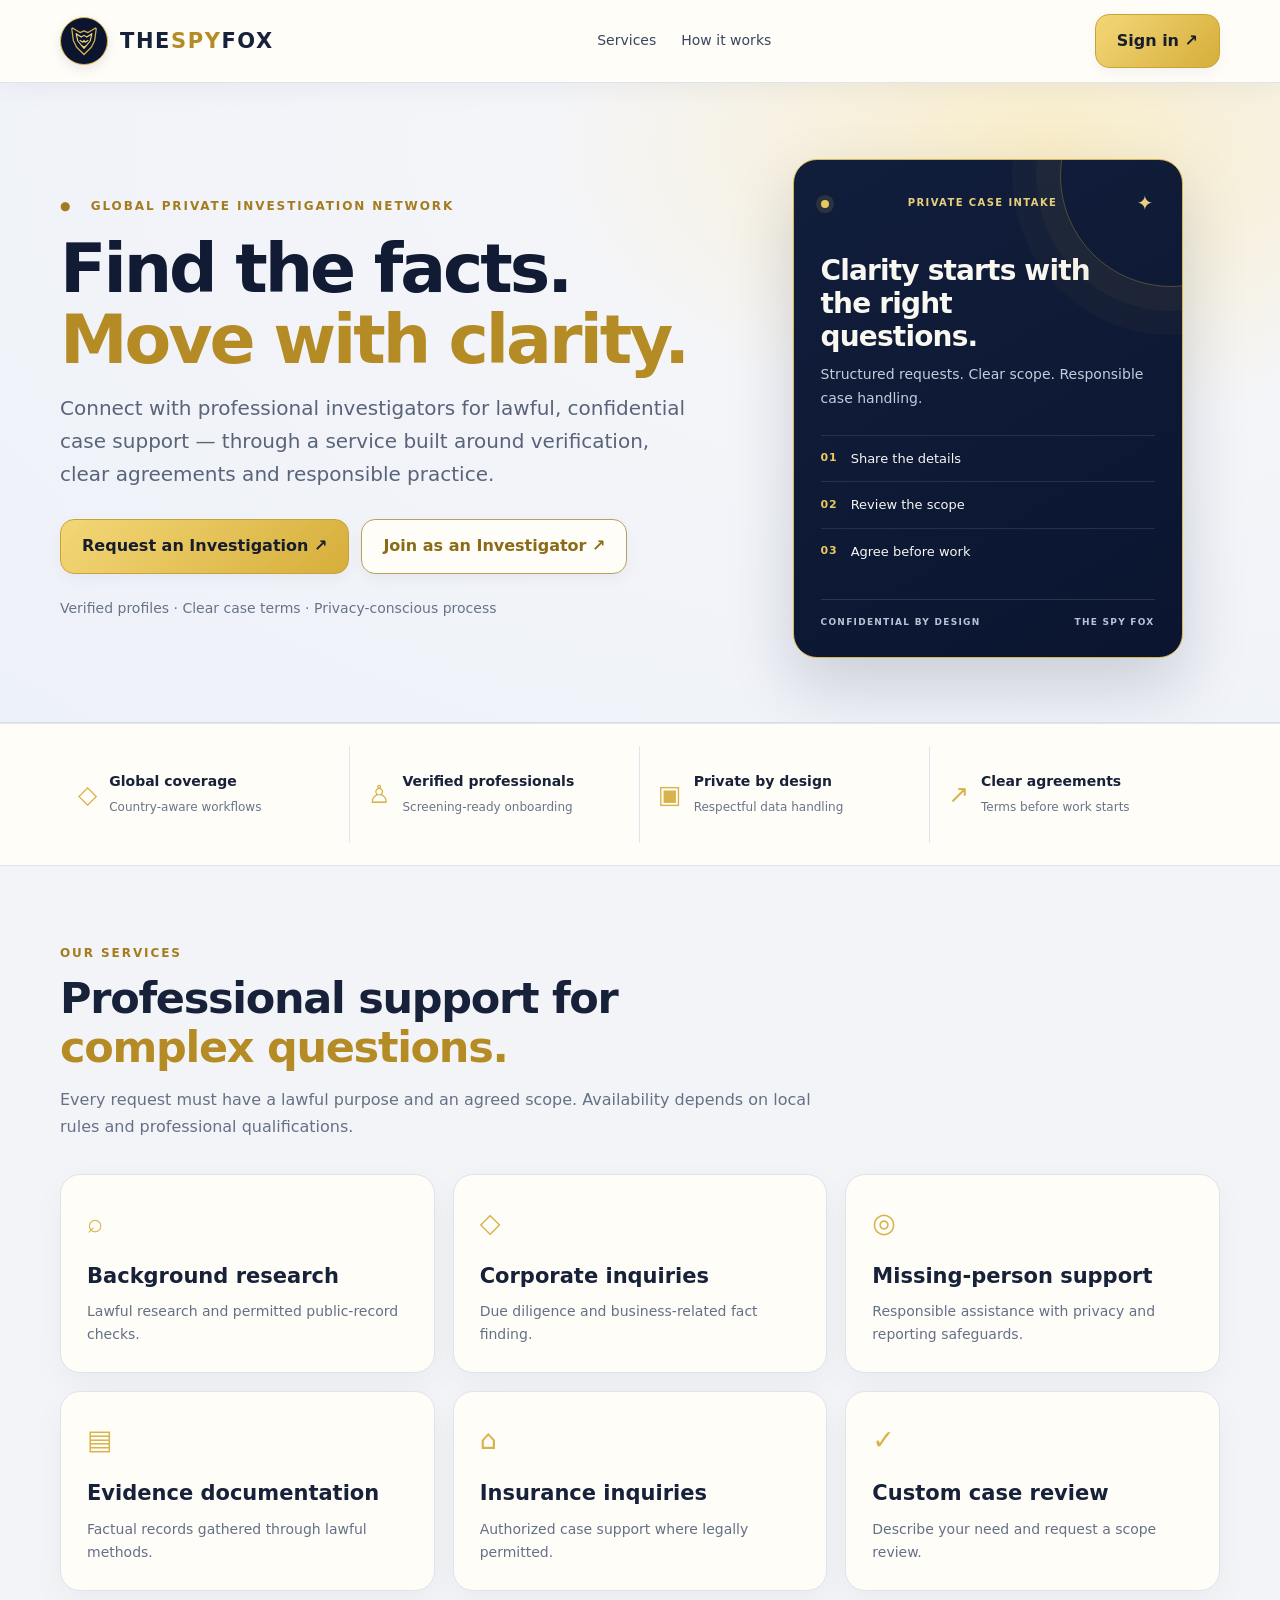
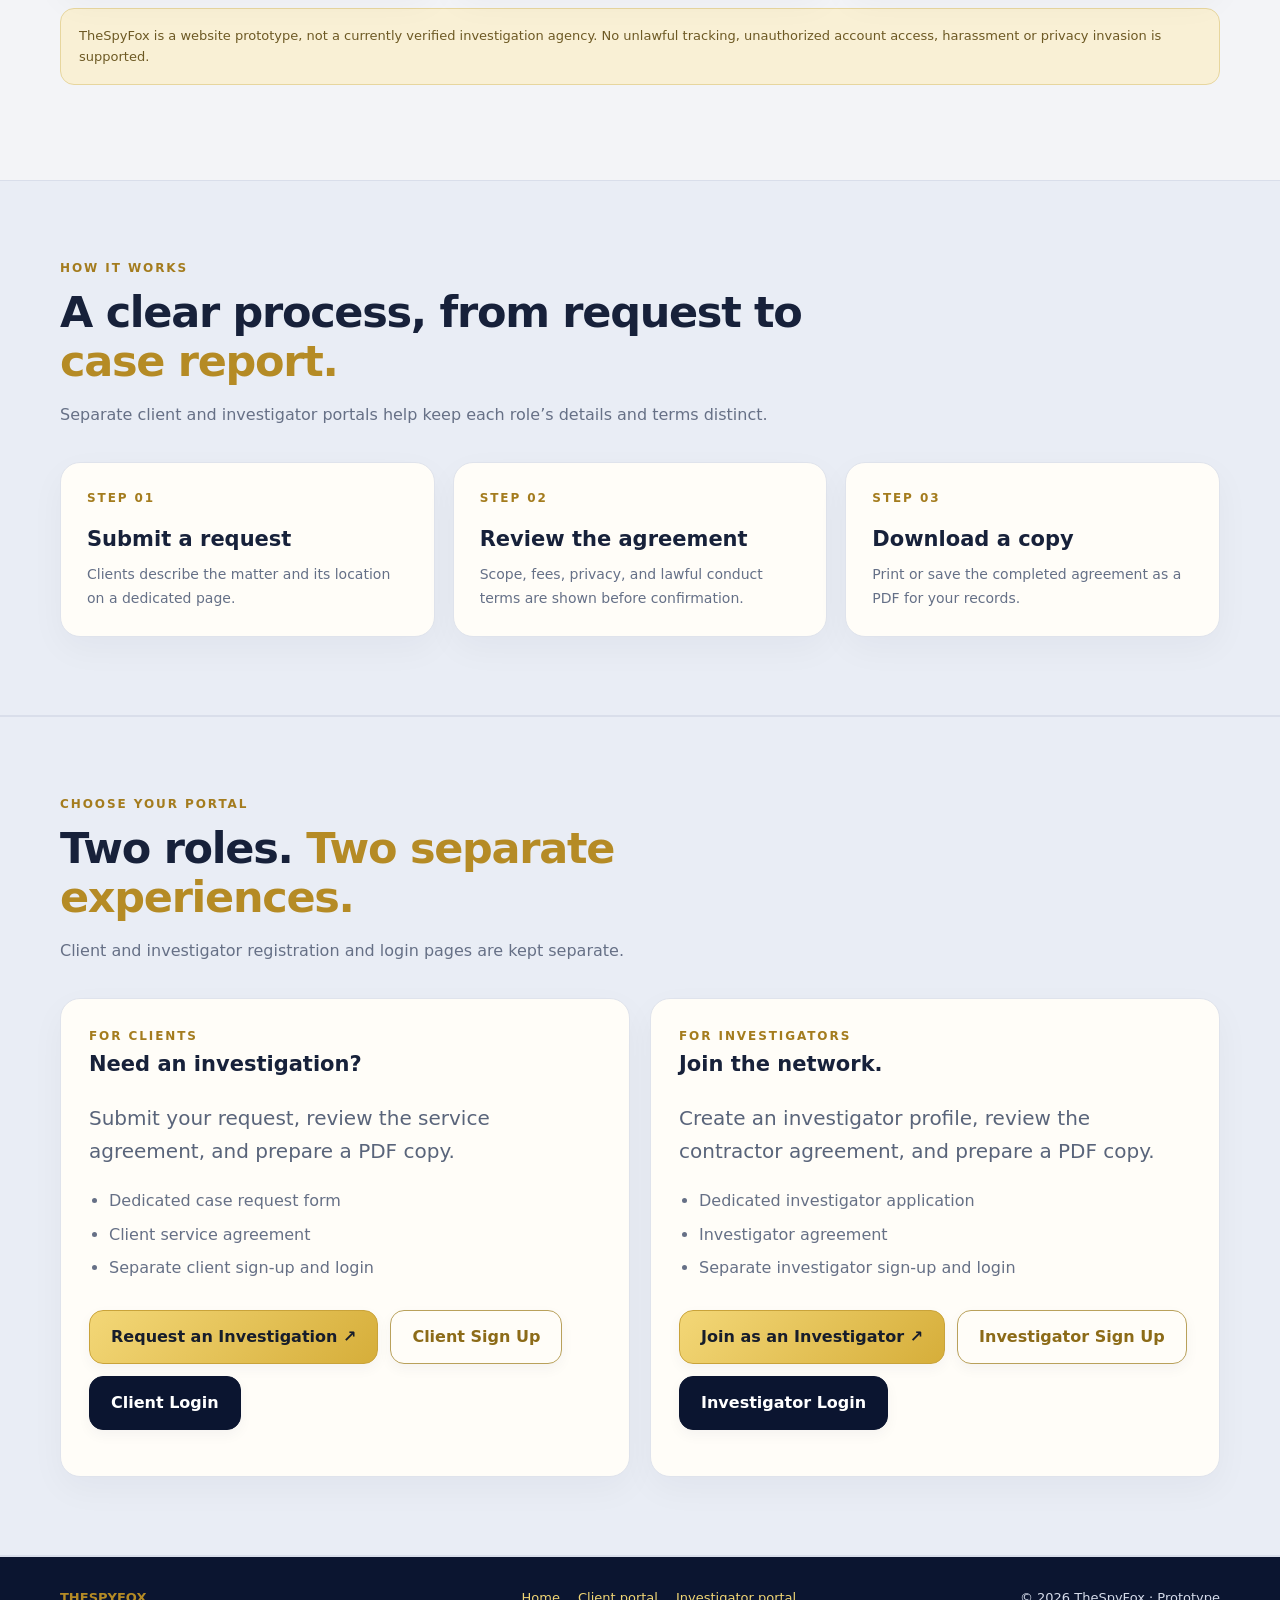
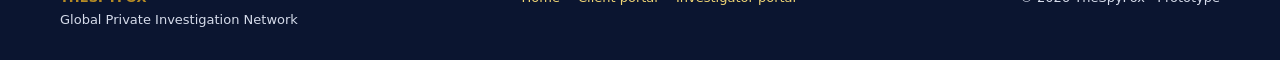
==== commit a7438872: "Add files via upload" ====
--- a/index.html
+++ b/index.html
@@ -1,4 +1,5 @@
-<!doctype html><html lang="en"><head><meta charset="utf-8"><meta name="viewport" content="width=device-width, initial-scale=1"><meta name="theme-color" content="#f7f8fc"><title>TheSpyFox | Global Private Investigation Network</title><style>
+<!DOCTYPE html>
+<html lang="en"><head><meta charset="utf-8"/><meta content="width=device-width, initial-scale=1" name="viewport"/><meta content="#f3f4f7" name="theme-color"/><title>TheSpyFox | Global Private Investigation Network</title><style>
 
 :root{--bg:#f7f8fc;--panel:#ffffff;--panel2:#f0f3fa;--gold:#c79b2b;--gold2:#a77c16;--text:#17213a;--muted:#5f6b82;--line:#dce2ee;--blue:#e9eef8}
 *{box-sizing:border-box}html{scroll-behavior:smooth}body{margin:0;background:var(--bg);color:var(--text);font:16px/1.6 Inter,system-ui,-apple-system,Segoe UI,Arial,sans-serif}a{color:inherit;text-decoration:none}button,input,select,textarea{font:inherit}.wrap{width:min(1160px,92%);margin:auto}.top{position:sticky;top:0;z-index:10;background:#ffffffed;backdrop-filter:blur(14px);border-bottom:1px solid #ffffff12}.nav{min-height:78px;display:flex;align-items:center;justify-content:space-between;gap:20px}.brand{display:flex;align-items:center;gap:12px;font-size:21px;font-weight:900;letter-spacing:.07em}.brand img{width:48px;height:48px;object-fit:contain;border-radius:50%;border:1px solid #e8c65c;padding:3px;background:#09122c}.brand .spy{color:var(--gold)}.links{display:flex;gap:25px;align-items:center;color:#39465f;font-size:14px}.links a:hover{color:var(--gold)}.btn{display:inline-flex;align-items:center;justify-content:center;gap:9px;padding:13px 20px;border-radius:12px;border:1px solid var(--gold);font-weight:800;background:linear-gradient(130deg,#ffe681,#d4a72e);color:#10152b;cursor:pointer;transition:.18s}.btn:hover{transform:translateY(-2px);filter:brightness(1.05)}.btn.outline{background:transparent;color:var(--gold)}.btn.dark{background:#ffffff;color:#17213a;border-color:#3b4b75}.eyebrow{color:var(--gold);font-weight:850;letter-spacing:.19em;text-transform:uppercase;font-size:12px}.gold{color:var(--gold)}h1,h2,h3,p{margin-top:0}h1{font-size:clamp(42px,6vw,72px);line-height:1.04;letter-spacing:-.045em;margin:17px 0}h2{font-size:clamp(29px,4vw,45px);line-height:1.12;letter-spacing:-.025em;margin:10px 0 16px}.lead{font-size:18px;color:#5f6b82;max-width:630px}.hero{padding:68px 0 56px;background:radial-gradient(ellipse at 82% 35%,#fff2c5 0,#f8faff 32%,#f3f6fc 75%);border-bottom:1px solid var(--line)}.hero-grid{display:grid;grid-template-columns:1.05fr .95fr;align-items:center;gap:42px}.hero-art{min-height:370px;position:relative;display:grid;place-items:center}.globe{width:min(100%,470px);aspect-ratio:1;border-radius:50%;border:1px solid #d6b74744;background:radial-gradient(circle at 50% 50%,#fff4ce 0,#eaf0fa 54%,#f7f8fc 72%);display:grid;place-items:center;box-shadow:0 0 100px #b6c6e633;position:relative;overflow:hidden}.globe:before,.globe:after{content:"";position:absolute;border:1px solid #eac95455;border-radius:50%;width:75%;height:120%;transform:rotate(35deg)}.globe:after{width:120%;height:52%;transform:rotate(-20deg)}.globe img{width:44%;max-width:205px;z-index:1;object-fit:contain;filter:drop-shadow(0 12px 35px #0009)}.hero-actions{display:flex;gap:12px;flex-wrap:wrap;margin:28px 0 18px}.trust{color:var(--muted);font-size:13px}.featurebar{border-bottom:1px solid var(--line);background:#ffffff}.features{display:grid;grid-template-columns:repeat(4,1fr);gap:12px;padding:22px 0}.feature{display:flex;gap:12px;align-items:center;border-right:1px solid var(--line);padding:4px 14px}.feature:last-child{border:0}.feature .ico{font-size:25px;color:var(--gold)}.feature strong{display:block;font-size:14px}.feature small{color:var(--muted);font-size:12px}.section{padding:70px 0}.section.alt{background:linear-gradient(120deg,#f8faff,#edf2fb);border-block:1px solid var(--line)}.sectionhead{max-width:740px;margin-bottom:30px}.sectionhead p{color:var(--muted)}.cards{display:grid;grid-template-columns:repeat(3,1fr);gap:16px}.card{padding:25px;border-radius:17px;background:linear-gradient(145deg,#111e40,#0a122b);border:1px solid var(--line)}.card .ico{font-size:27px;color:var(--gold)}.card h3{margin:13px 0 7px}.card p{color:var(--muted);font-size:14px;margin:0}.markets{display:flex;flex-wrap:wrap;gap:10px}.chip{border:1px solid #39496f;background:#f0f3fa;border-radius:12px;padding:10px 15px;color:#39465f}.rolegrid{display:grid;grid-template-columns:1fr 1fr;gap:20px}.role{padding:30px;border:1px solid var(--line);border-radius:19px;background:linear-gradient(145deg,#111e40,#0a122b)}.role ul{color:var(--muted);padding-left:20px}.role li{margin:7px 0}.pagehero{padding:48px 0 25px;background:radial-gradient(ellipse at 80% 10%,#fff0bd 0,#f7f8fc 65%)}.pagegrid{display:grid;grid-template-columns:.85fr 1.15fr;gap:30px;align-items:start;padding:20px 0 70px}.sidecopy{padding:20px 10px 20px 0}.sidecopy p{color:var(--muted)}.pill{display:inline-flex;border:1px solid #4b5b7d;border-radius:999px;padding:6px 11px;font-size:12px;color:#59440b;margin-bottom:15px}.panel{background:linear-gradient(145deg,#101b3a,#080f27);border:1px solid var(--line);border-radius:20px;padding:clamp(20px,3vw,32px);box-shadow:0 25px 70px #1c31500d}.panelhead{margin-bottom:23px}.panelhead p{color:var(--muted);font-size:14px;margin-bottom:0}.formgrid{display:grid;grid-template-columns:1fr 1fr;gap:15px}.field{display:flex;flex-direction:column;gap:7px}.field.full{grid-column:1/-1}.field label{font-size:13px;color:#27344d;font-weight:650}.field input,.field select,.field textarea{width:100%;border:1px solid #3a4b73;background:#f8faff;color:var(--text);border-radius:10px;padding:13px;outline:none}.field input:focus,.field select:focus,.field textarea:focus{border-color:var(--gold);box-shadow:0 0 0 3px #f0cc581c}.field textarea{min-height:105px;resize:vertical}.checkrow{display:flex;gap:10px;align-items:flex-start;font-size:13px;color:var(--muted)}.checkrow input{margin-top:5px;accent-color:var(--gold)}.hint{font-size:12px;color:var(--muted);margin:13px 0}.notice{padding:13px 15px;border:1px solid #d5b24755;background:#d5b24710;color:#735a12;border-radius:11px;font-size:13px;margin:17px 0}.agreement{margin-top:24px;padding:20px;border:1px solid #35456e;background:#f8faff;border-radius:13px}.agreement h3{font-size:17px}.agreement p,.agreement li{color:#5f6b82;font-size:13px}.agreement ol{padding-left:20px}.agreement label{font-size:13px;color:#5f4b14}.formactions{display:flex;gap:10px;flex-wrap:wrap;margin-top:20px}.switchline{font-size:14px;color:var(--muted);margin-top:18px}.switchline a{color:var(--gold);font-weight:750}.authpage{min-height:calc(100vh - 80px);display:grid;place-items:center;padding:45px 0;background:radial-gradient(ellipse at 50% 0,#fff0bd 0,#f7f8fc 65%)}.authbox{width:min(500px,92%);padding:clamp(22px,5vw,38px);border:1px solid var(--line);border-radius:21px;background:linear-gradient(145deg,#111d3d,#080f27);box-shadow:0 30px 80px #1c315012}.authicon{width:58px;height:58px;border:1px solid #e7c85b66;background:#e7c85b12;color:var(--gold);border-radius:16px;display:grid;place-items:center;font-size:27px;margin-bottom:20px}.authbox .field{margin:14px 0}.authbox .btn{width:100%;margin-top:7px}.authbox h1{font-size:34px;letter-spacing:-.03em}.authbox p{color:var(--muted);font-size:14px}.divider{display:flex;align-items:center;gap:12px;color:#7f8bab;font-size:12px;margin:18px 0}.divider:before,.divider:after{content:"";height:1px;background:var(--line);flex:1}.footer{border-top:1px solid var(--line);padding:28px 0;color:var(--muted);font-size:13px}.footrow{display:flex;justify-content:space-between;gap:15px;flex-wrap:wrap}.footlinks{display:flex;gap:18px;flex-wrap:wrap}.hidden{display:none!important}.toast{display:none;padding:13px;border:1px solid #c7a74466;background:#c7a74413;color:#735a12;border-radius:10px;margin-top:14px;font-size:13px}.toast.show{display:block}.contract-preview{white-space:pre-wrap;color:#39465f;font-size:13px;background:#f8faff;border:1px solid var(--line);padding:15px;border-radius:10px;max-height:260px;overflow:auto}
@@ -20,25 +21,122 @@
 .field input,.field select,.field textarea{background:#fff;color:#17213a;border-color:#cbd5e5}
 .globe{background:radial-gradient(circle at 50% 50%,#fff4ce 0,#eaf0fa 54%,#f7f8fc 72%)}
 
+
+
+/* THE SPYFOX — polished professional responsive theme */
+:root{--bg:#f3f4f7;--panel:#fffdf8;--panel2:#e9edf5;--gold:#d8b34c;--gold2:#b58b25;--text:#17213a;--muted:#667086;--line:#d9deea;--blue:#0b1530;--navy:#0b1530}
+html{scroll-behavior:smooth}
+body{background:var(--bg);color:var(--text);font-family:Inter,ui-sans-serif,system-ui,-apple-system,"Segoe UI",Arial,sans-serif;line-height:1.65}
+a{transition:color .18s ease,background .18s ease,transform .18s ease}
+.top{background:rgba(255,253,248,.96)!important;border-bottom:1px solid #dfe3ec!important;box-shadow:0 6px 24px rgba(18,31,58,.045)}
+.nav{min-height:82px}
+.brand{gap:12px;font-size:21px;letter-spacing:.075em;color:#17213a}
+.fox-mark{display:block;width:48px;height:48px;flex:0 0 48px;border-radius:50%;background:#0b1530;border:1px solid #d8b34c;padding:5px;box-shadow:0 4px 12px #0b153018}
+.btn,button,.button{border-radius:14px!important;font-weight:750;box-shadow:0 5px 14px #17213a0b}
+.btn{padding:13px 21px!important}
+.btn:not(.outline):not(.dark){background:linear-gradient(135deg,#f3d777,#d6ae3a)!important;color:#171d2b!important;border:1px solid #c9a33a!important}
+.btn.outline{border:1px solid #b9a15b!important;color:#8c6b18!important;background:#fffdf8!important}
+.btn.dark{background:#0b1530!important;color:#fff!important;border:1px solid #0b1530!important}
+.hero{background:radial-gradient(ellipse at 82% 10%,#f9edc9 0,#f4f5f9 34%,#edf1f8 100%)!important;padding:76px 0 64px!important;overflow:hidden}
+.hero-grid{grid-template-columns:minmax(0,1.1fr) minmax(280px,.8fr)!important;align-items:center!important;gap:56px!important}
+.eyebrow{letter-spacing:.16em;font-size:12px;font-weight:850;color:#a47c1e}
+h1{font-size:clamp(42px,6vw,68px)!important;line-height:1.04!important;letter-spacing:-.045em!important;color:#111b33!important;max-width:760px}
+h2{font-size:clamp(30px,4vw,43px)!important;line-height:1.13!important;letter-spacing:-.03em!important}
+.gold,.spy{color:#b58b25!important}
+.lead{font-size:clamp(17px,2vw,20px)!important;color:#59647a!important;max-width:680px}
+.hero-actions{display:flex;flex-wrap:wrap;gap:12px!important;margin-top:28px!important}
+.trust{font-size:14px!important;color:#68738a!important;margin-top:23px!important}
+.hero-art{min-height:350px;display:flex;align-items:center;justify-content:center;position:relative}
+.intake-card{width:min(100%,390px);padding:27px;border-radius:24px;background:linear-gradient(150deg,#111e3b,#0b1530);color:#f8f7f0;box-shadow:0 28px 65px #0b15302b;border:1px solid #d7b64e;position:relative;overflow:hidden}
+.intake-card:before{content:"";position:absolute;width:220px;height:220px;border:1px solid #d8b34c55;border-radius:50%;right:-100px;top:-95px;box-shadow:0 0 0 24px #d8b34c0a,0 0 0 48px #d8b34c08}
+.intake-top,.intake-foot{display:flex;align-items:center;justify-content:space-between;gap:10px;font-size:10px;font-weight:850;letter-spacing:.14em;color:#e8cf7e}
+.status-dot{width:8px;height:8px;border-radius:50%;background:#e6c85f;box-shadow:0 0 0 5px #e6c85f20}
+.intake-lock{font-size:20px}
+.intake-title{font-size:28px;line-height:1.18;letter-spacing:-.03em;font-weight:800;margin:34px 0 10px;max-width:290px}
+.intake-card p{color:#c4ccdc;font-size:14px;line-height:1.7;margin:0}
+.intake-steps{display:grid;gap:0;margin:24px 0 25px}
+.intake-steps>div{display:flex;align-items:center;gap:13px;border-top:1px solid #ffffff1a;padding:12px 0;color:#f7f7f3;font-size:13px}
+.intake-steps b{color:#e8c95e;font-size:11px;letter-spacing:.08em}
+.intake-foot{border-top:1px solid #ffffff20;padding-top:15px;font-size:9px;color:#b9c3d7}
+.featurebar{background:#fffdf8!important;border-top:1px solid #e1e4ec!important;border-bottom:1px solid #e1e4ec!important}
+.features{gap:0!important}
+.feature{padding:24px 18px!important;border-color:#e0e4ed!important}
+.feature strong{color:#17213a}
+.feature small{color:#69748a}
+.section{padding:78px 0!important;background:#f3f4f7}
+.section.alt{background:#e9edf5!important}
+.sectionhead{max-width:760px;margin-bottom:34px!important}
+.sectionhead p{color:#667086}
+.cards{gap:18px!important}
+.card,.role,.panel,.authbox{background:#fffdf8!important;border:1px solid #dfe3ec!important;border-radius:20px!important;box-shadow:0 12px 35px #17213a0a!important}
+.card{padding:26px!important;transition:transform .2s ease,box-shadow .2s ease}
+.card:hover,.role:hover{transform:translateY(-3px);box-shadow:0 18px 38px #17213a12!important}
+.card h3,.role h3{color:#17213a;font-size:21px}
+.card p,.role p{color:#657087}
+.notice{background:#f9f0d5!important;border:1px solid #e7d69e!important;color:#6d5924!important;border-radius:14px!important;padding:16px 18px!important}
+.role{padding:28px!important}
+.rolegrid{gap:20px!important}
+.pagehero{background:radial-gradient(ellipse at 85% 0,#f7eac4 0,#f3f4f7 62%)!important;padding:48px 0 30px!important}
+.panel{padding:clamp(22px,4vw,38px)!important;margin-bottom:56px!important}
+.authpage{background:radial-gradient(ellipse at 75% 0,#f6e8be 0,#f3f4f7 58%)!important;min-height:calc(100vh - 82px);padding:54px 18px!important}
+.authbox{width:min(100%,540px)!important;padding:clamp(24px,5vw,42px)!important}
+.authbox h1,.pagehero h1{font-size:clamp(32px,5vw,46px)!important}
+label,.field label{font-weight:700;color:#28344d}
+input,select,textarea,.field input,.field select,.field textarea{width:100%;background:#fff!important;color:#17213a!important;border:1px solid #ccd4e2!important;border-radius:11px!important;padding:13px 14px!important;outline:none}
+input:focus,select:focus,textarea:focus{border-color:#c5a13e!important;box-shadow:0 0 0 3px #d8b34c26!important}
+form button,.panel button{cursor:pointer}
+footer,.footer{background:#0b1530!important;color:#d5dbea!important;padding:30px 0!important}
+footer a,.footer a{color:#f0d574}
+@media(max-width:800px){
+ .nav{min-height:72px;gap:10px}.brand{font-size:17px;gap:8px}.fox-mark{width:42px;height:42px;flex-basis:42px}
+ .links{gap:12px;font-size:13px}.links a:nth-child(3){display:none}
+ .hero{padding:54px 0 46px!important}.hero-grid{grid-template-columns:1fr!important;gap:30px!important}
+ .hero-art{min-height:auto}.intake-card{width:100%;max-width:480px}
+ .hero-actions .btn{flex:1 1 220px;text-align:center}
+ .features{grid-template-columns:repeat(2,minmax(0,1fr))!important}
+ .feature{padding:17px 10px!important}
+ .section{padding:56px 0!important}
+}
+@media(max-width:480px){
+ .wrap{width:min(100% - 32px,1160px)}
+ .nav>.btn{padding:10px 12px!important;font-size:13px}
+ .brand{font-size:15px;letter-spacing:.045em}.fox-mark{width:38px;height:38px;flex-basis:38px}
+ .links{display:none}
+ h1{font-size:42px!important}
+ .hero-actions .btn{flex-basis:100%}
+ .features{grid-template-columns:1fr 1fr!important}
+ .feature{font-size:14px}
+ .intake-card{padding:23px}
+}
 </style></head><body><header class="top"><div class="wrap nav">
-<a class="brand" href="index.html"><img src="[data-uri]" alt="TheSpyFox fox logo"><span>THE<span class="spy">SPY</span>FOX</span></a>
-<nav class="links"><a href="index.html#services">Services</a><a href="index.html#how">How it works</a><a href="index.html#markets">Markets</a></nav>
+<a class="brand" href="index.html"><svg aria-label="TheSpyFox emblem" class="fox-mark" role="img" viewbox="0 0 64 64" xmlns="http://www.w3.org/2000/svg">
+<path d="M10 8 25 17 32 14 39 17 54 8 51 31 45 43 32 56 19 43 13 31Z" fill="#0b1530" stroke="#d8b34c" stroke-linejoin="round" stroke-width="2.2"></path>
+<path d="M18 19 27 25 32 22 37 25 46 19 43 32 32 45 21 32Z" fill="none" stroke="#f2d77c" stroke-linejoin="round" stroke-width="2"></path>
+<path d="M25 31 30 34 32 31 34 34 39 31M29 41 32 43 35 41" fill="none" stroke="#f2d77c" stroke-linecap="round" stroke-width="2"></path>
+</svg><span>THE<span class="spy">SPY</span>FOX</span></a>
+<nav class="links"><a href="index.html#services">Services</a><a href="index.html#how">How it works</a></nav>
 <a class="btn" href="client-login.html">Sign in ↗</a></div></header>
 <main>
 <section class="hero"><div class="wrap hero-grid"><div>
-<div class="eyebrow">● &nbsp; Global Private Investigation Network</div>
-<h1>Find the facts.<br><span class="gold">Move with clarity.</span></h1>
+<div class="eyebrow">●   Global Private Investigation Network</div>
+<h1>Find the facts.<br/><span class="gold">Move with clarity.</span></h1>
 <p class="lead">Connect with professional investigators for lawful, confidential case support — through a service built around verification, clear agreements and responsible practice.</p>
 <div class="hero-actions"><a class="btn" href="request-investigation.html">Request an Investigation ↗</a><a class="btn outline" href="join-investigator.html">Join as an Investigator ↗</a></div>
 <div class="trust">Verified profiles · Clear case terms · Privacy-conscious process</div>
-</div><div class="hero-art"><div class="globe"><img src="[data-uri]" alt="TheSpyFox fox emblem"></div></div></div></section>
+</div><div class="hero-art"><div class="intake-card">
+<div class="intake-top"><span class="status-dot"></span><span>PRIVATE CASE INTAKE</span><span class="intake-lock">✦</span></div>
+<div class="intake-title">Clarity starts with the right questions.</div>
+<p>Structured requests. Clear scope. Responsible case handling.</p>
+<div class="intake-steps"><div><b>01</b><span>Share the details</span></div><div><b>02</b><span>Review the scope</span></div><div><b>03</b><span>Agree before work</span></div></div>
+<div class="intake-foot"><span>CONFIDENTIAL BY DESIGN</span><span>THE SPY FOX</span></div>
+</div></div></div></section>
 <div class="featurebar"><div class="wrap features"><div class="feature"><span class="ico">◇</span><div><strong>Global coverage</strong><small>Country-aware workflows</small></div></div><div class="feature"><span class="ico">♙</span><div><strong>Verified professionals</strong><small>Screening-ready onboarding</small></div></div><div class="feature"><span class="ico">▣</span><div><strong>Private by design</strong><small>Respectful data handling</small></div></div><div class="feature"><span class="ico">↗</span><div><strong>Clear agreements</strong><small>Terms before work starts</small></div></div></div></div>
 <section class="section" id="services"><div class="wrap"><div class="sectionhead"><div class="eyebrow">Our services</div><h2>Professional support for <span class="gold">complex questions.</span></h2><p>Every request must have a lawful purpose and an agreed scope. Availability depends on local rules and professional qualifications.</p></div><div class="cards">
 <article class="card"><div class="ico">⌕</div><h3>Background research</h3><p>Lawful research and permitted public-record checks.</p></article><article class="card"><div class="ico">◇</div><h3>Corporate inquiries</h3><p>Due diligence and business-related fact finding.</p></article><article class="card"><div class="ico">◎</div><h3>Missing-person support</h3><p>Responsible assistance with privacy and reporting safeguards.</p></article><article class="card"><div class="ico">▤</div><h3>Evidence documentation</h3><p>Factual records gathered through lawful methods.</p></article><article class="card"><div class="ico">⌂</div><h3>Insurance inquiries</h3><p>Authorized case support where legally permitted.</p></article><article class="card"><div class="ico">✓</div><h3>Custom case review</h3><p>Describe your need and request a scope review.</p></article></div><div class="notice">TheSpyFox is a website prototype, not a currently verified investigation agency. No unlawful tracking, unauthorized account access, harassment or privacy invasion is supported.</div></div></section>
 <section class="section alt" id="how"><div class="wrap"><div class="sectionhead"><div class="eyebrow">How it works</div><h2>A clear process, from request to <span class="gold">case report.</span></h2><p>Separate client and investigator portals help keep each role’s details and terms distinct.</p></div><div class="cards"><article class="card"><div class="eyebrow">Step 01</div><h3>Submit a request</h3><p>Clients describe the matter and its location on a dedicated page.</p></article><article class="card"><div class="eyebrow">Step 02</div><h3>Review the agreement</h3><p>Scope, fees, privacy, and lawful conduct terms are shown before confirmation.</p></article><article class="card"><div class="eyebrow">Step 03</div><h3>Download a copy</h3><p>Print or save the completed agreement as a PDF for your records.</p></article></div></div></section>
-<section class="section" id="markets"><div class="wrap"><div class="sectionhead"><div class="eyebrow">Planned markets</div><h2>A global outlook. <span class="gold">Local responsibility.</span></h2><p>Market availability depends on licensing, privacy, identity-verification and consumer-protection requirements.</p></div><div class="markets"><span class="chip">India</span><span class="chip">United States</span><span class="chip">United Kingdom</span><span class="chip">Japan</span><span class="chip">South Korea</span><span class="chip">Thailand</span><span class="chip">China</span><span class="chip">UAE · Dubai</span></div></div></section>
+
 <section class="section alt"><div class="wrap"><div class="sectionhead"><div class="eyebrow">Choose your portal</div><h2>Two roles. <span class="gold">Two separate experiences.</span></h2><p>Client and investigator registration and login pages are kept separate.</p></div><div class="rolegrid"><article class="role"><div class="eyebrow">For clients</div><h3>Need an investigation?</h3><p class="lead" style="font-size:15px">Submit your request, review the service agreement, and prepare a PDF copy.</p><ul><li>Dedicated case request form</li><li>Client service agreement</li><li>Separate client sign-up and login</li></ul><div class="hero-actions"><a class="btn" href="request-investigation.html">Request an Investigation ↗</a><a class="btn outline" href="client-signup.html">Client Sign Up</a><a class="btn dark" href="client-login.html">Client Login</a></div></article><article class="role"><div class="eyebrow">For investigators</div><h3>Join the network.</h3><p class="lead" style="font-size:15px">Create an investigator profile, review the contractor agreement, and prepare a PDF copy.</p><ul><li>Dedicated investigator application</li><li>Investigator agreement</li><li>Separate investigator sign-up and login</li></ul><div class="hero-actions"><a class="btn" href="join-investigator.html">Join as an Investigator ↗</a><a class="btn outline" href="detective-signup.html">Investigator Sign Up</a><a class="btn dark" href="detective-login.html">Investigator Login</a></div></article></div></div></section>
-</main><footer class="footer"><div class="wrap footrow"><div><b class="gold">THESPYFOX</b><br>Global Private Investigation Network</div><div class="footlinks"><a href="index.html">Home</a><a href="request-investigation.html">Client portal</a><a href="join-investigator.html">Investigator portal</a></div><div>© 2026 TheSpyFox · Prototype</div></div></footer><script>
+</main><footer class="footer"><div class="wrap footrow"><div><b class="gold">THESPYFOX</b><br/>Global Private Investigation Network</div><div class="footlinks"><a href="index.html">Home</a><a href="request-investigation.html">Client portal</a><a href="join-investigator.html">Investigator portal</a></div><div>© 2026 TheSpyFox · Prototype</div></div></footer><script>
 
 function demoAuth(e,role,mode){e.preventDefault();const t=document.getElementById('authToast');t.textContent=(mode==='signup'?'Demo registration checked.':'Demo sign-in checked.')+' No account was created or authenticated because this website has no secure backend yet.';t.classList.add('show');}
 function prepareAgreement(e,role){e.preventDefault();const form=e.currentTarget;const isClient=role==='client';const name=form.querySelector('[name="Full name"]').value.trim();const title=isClient?'TheSpyFox Client Service Agreement':'TheSpyFox Investigator Agreement';const entries=[...form.querySelectorAll('input[name],select[name],textarea[name]')].filter(el=>el.value.trim()).map(el=>[el.name,el.value.trim()]);const agreement=isClient?[
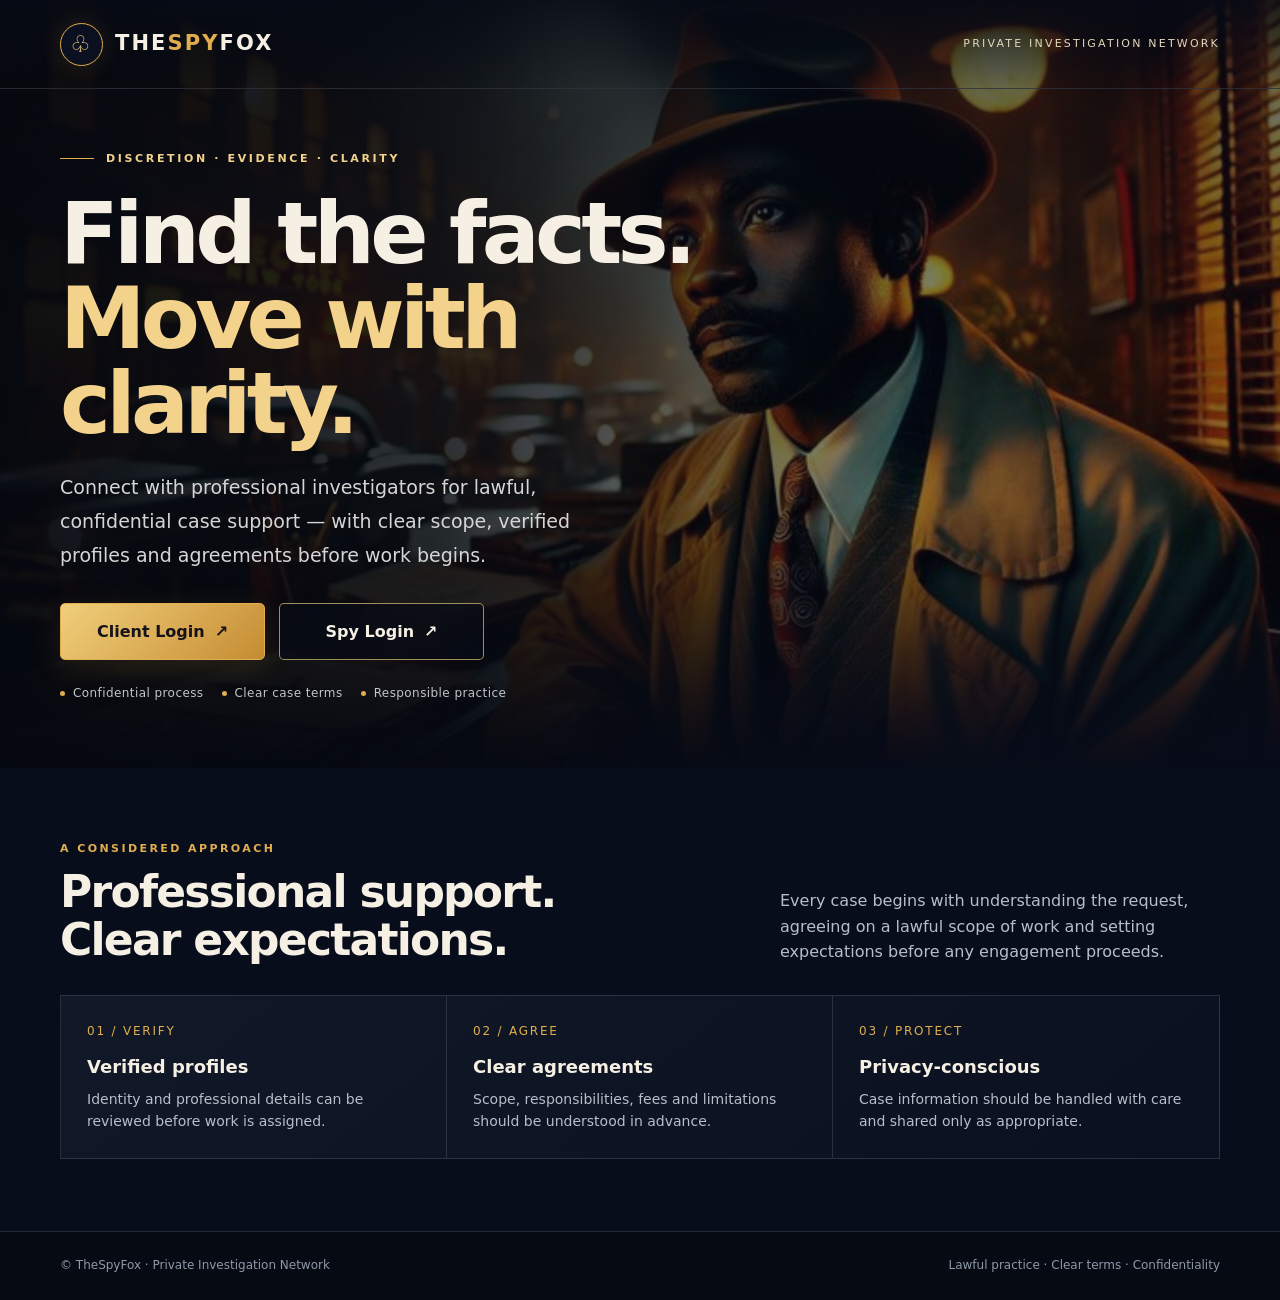
==== commit 77569ccb: "Add files via upload" ====
--- a/index.html
+++ b/index.html
@@ -1,165 +1,48 @@
-<!DOCTYPE html>
-<html lang="en"><head><meta charset="utf-8"/><meta content="width=device-width, initial-scale=1" name="viewport"/><meta content="#f3f4f7" name="theme-color"/><title>TheSpyFox | Global Private Investigation Network</title><style>
-
-:root{--bg:#f7f8fc;--panel:#ffffff;--panel2:#f0f3fa;--gold:#c79b2b;--gold2:#a77c16;--text:#17213a;--muted:#5f6b82;--line:#dce2ee;--blue:#e9eef8}
-*{box-sizing:border-box}html{scroll-behavior:smooth}body{margin:0;background:var(--bg);color:var(--text);font:16px/1.6 Inter,system-ui,-apple-system,Segoe UI,Arial,sans-serif}a{color:inherit;text-decoration:none}button,input,select,textarea{font:inherit}.wrap{width:min(1160px,92%);margin:auto}.top{position:sticky;top:0;z-index:10;background:#ffffffed;backdrop-filter:blur(14px);border-bottom:1px solid #ffffff12}.nav{min-height:78px;display:flex;align-items:center;justify-content:space-between;gap:20px}.brand{display:flex;align-items:center;gap:12px;font-size:21px;font-weight:900;letter-spacing:.07em}.brand img{width:48px;height:48px;object-fit:contain;border-radius:50%;border:1px solid #e8c65c;padding:3px;background:#09122c}.brand .spy{color:var(--gold)}.links{display:flex;gap:25px;align-items:center;color:#39465f;font-size:14px}.links a:hover{color:var(--gold)}.btn{display:inline-flex;align-items:center;justify-content:center;gap:9px;padding:13px 20px;border-radius:12px;border:1px solid var(--gold);font-weight:800;background:linear-gradient(130deg,#ffe681,#d4a72e);color:#10152b;cursor:pointer;transition:.18s}.btn:hover{transform:translateY(-2px);filter:brightness(1.05)}.btn.outline{background:transparent;color:var(--gold)}.btn.dark{background:#ffffff;color:#17213a;border-color:#3b4b75}.eyebrow{color:var(--gold);font-weight:850;letter-spacing:.19em;text-transform:uppercase;font-size:12px}.gold{color:var(--gold)}h1,h2,h3,p{margin-top:0}h1{font-size:clamp(42px,6vw,72px);line-height:1.04;letter-spacing:-.045em;margin:17px 0}h2{font-size:clamp(29px,4vw,45px);line-height:1.12;letter-spacing:-.025em;margin:10px 0 16px}.lead{font-size:18px;color:#5f6b82;max-width:630px}.hero{padding:68px 0 56px;background:radial-gradient(ellipse at 82% 35%,#fff2c5 0,#f8faff 32%,#f3f6fc 75%);border-bottom:1px solid var(--line)}.hero-grid{display:grid;grid-template-columns:1.05fr .95fr;align-items:center;gap:42px}.hero-art{min-height:370px;position:relative;display:grid;place-items:center}.globe{width:min(100%,470px);aspect-ratio:1;border-radius:50%;border:1px solid #d6b74744;background:radial-gradient(circle at 50% 50%,#fff4ce 0,#eaf0fa 54%,#f7f8fc 72%);display:grid;place-items:center;box-shadow:0 0 100px #b6c6e633;position:relative;overflow:hidden}.globe:before,.globe:after{content:"";position:absolute;border:1px solid #eac95455;border-radius:50%;width:75%;height:120%;transform:rotate(35deg)}.globe:after{width:120%;height:52%;transform:rotate(-20deg)}.globe img{width:44%;max-width:205px;z-index:1;object-fit:contain;filter:drop-shadow(0 12px 35px #0009)}.hero-actions{display:flex;gap:12px;flex-wrap:wrap;margin:28px 0 18px}.trust{color:var(--muted);font-size:13px}.featurebar{border-bottom:1px solid var(--line);background:#ffffff}.features{display:grid;grid-template-columns:repeat(4,1fr);gap:12px;padding:22px 0}.feature{display:flex;gap:12px;align-items:center;border-right:1px solid var(--line);padding:4px 14px}.feature:last-child{border:0}.feature .ico{font-size:25px;color:var(--gold)}.feature strong{display:block;font-size:14px}.feature small{color:var(--muted);font-size:12px}.section{padding:70px 0}.section.alt{background:linear-gradient(120deg,#f8faff,#edf2fb);border-block:1px solid var(--line)}.sectionhead{max-width:740px;margin-bottom:30px}.sectionhead p{color:var(--muted)}.cards{display:grid;grid-template-columns:repeat(3,1fr);gap:16px}.card{padding:25px;border-radius:17px;background:linear-gradient(145deg,#111e40,#0a122b);border:1px solid var(--line)}.card .ico{font-size:27px;color:var(--gold)}.card h3{margin:13px 0 7px}.card p{color:var(--muted);font-size:14px;margin:0}.markets{display:flex;flex-wrap:wrap;gap:10px}.chip{border:1px solid #39496f;background:#f0f3fa;border-radius:12px;padding:10px 15px;color:#39465f}.rolegrid{display:grid;grid-template-columns:1fr 1fr;gap:20px}.role{padding:30px;border:1px solid var(--line);border-radius:19px;background:linear-gradient(145deg,#111e40,#0a122b)}.role ul{color:var(--muted);padding-left:20px}.role li{margin:7px 0}.pagehero{padding:48px 0 25px;background:radial-gradient(ellipse at 80% 10%,#fff0bd 0,#f7f8fc 65%)}.pagegrid{display:grid;grid-template-columns:.85fr 1.15fr;gap:30px;align-items:start;padding:20px 0 70px}.sidecopy{padding:20px 10px 20px 0}.sidecopy p{color:var(--muted)}.pill{display:inline-flex;border:1px solid #4b5b7d;border-radius:999px;padding:6px 11px;font-size:12px;color:#59440b;margin-bottom:15px}.panel{background:linear-gradient(145deg,#101b3a,#080f27);border:1px solid var(--line);border-radius:20px;padding:clamp(20px,3vw,32px);box-shadow:0 25px 70px #1c31500d}.panelhead{margin-bottom:23px}.panelhead p{color:var(--muted);font-size:14px;margin-bottom:0}.formgrid{display:grid;grid-template-columns:1fr 1fr;gap:15px}.field{display:flex;flex-direction:column;gap:7px}.field.full{grid-column:1/-1}.field label{font-size:13px;color:#27344d;font-weight:650}.field input,.field select,.field textarea{width:100%;border:1px solid #3a4b73;background:#f8faff;color:var(--text);border-radius:10px;padding:13px;outline:none}.field input:focus,.field select:focus,.field textarea:focus{border-color:var(--gold);box-shadow:0 0 0 3px #f0cc581c}.field textarea{min-height:105px;resize:vertical}.checkrow{display:flex;gap:10px;align-items:flex-start;font-size:13px;color:var(--muted)}.checkrow input{margin-top:5px;accent-color:var(--gold)}.hint{font-size:12px;color:var(--muted);margin:13px 0}.notice{padding:13px 15px;border:1px solid #d5b24755;background:#d5b24710;color:#735a12;border-radius:11px;font-size:13px;margin:17px 0}.agreement{margin-top:24px;padding:20px;border:1px solid #35456e;background:#f8faff;border-radius:13px}.agreement h3{font-size:17px}.agreement p,.agreement li{color:#5f6b82;font-size:13px}.agreement ol{padding-left:20px}.agreement label{font-size:13px;color:#5f4b14}.formactions{display:flex;gap:10px;flex-wrap:wrap;margin-top:20px}.switchline{font-size:14px;color:var(--muted);margin-top:18px}.switchline a{color:var(--gold);font-weight:750}.authpage{min-height:calc(100vh - 80px);display:grid;place-items:center;padding:45px 0;background:radial-gradient(ellipse at 50% 0,#fff0bd 0,#f7f8fc 65%)}.authbox{width:min(500px,92%);padding:clamp(22px,5vw,38px);border:1px solid var(--line);border-radius:21px;background:linear-gradient(145deg,#111d3d,#080f27);box-shadow:0 30px 80px #1c315012}.authicon{width:58px;height:58px;border:1px solid #e7c85b66;background:#e7c85b12;color:var(--gold);border-radius:16px;display:grid;place-items:center;font-size:27px;margin-bottom:20px}.authbox .field{margin:14px 0}.authbox .btn{width:100%;margin-top:7px}.authbox h1{font-size:34px;letter-spacing:-.03em}.authbox p{color:var(--muted);font-size:14px}.divider{display:flex;align-items:center;gap:12px;color:#7f8bab;font-size:12px;margin:18px 0}.divider:before,.divider:after{content:"";height:1px;background:var(--line);flex:1}.footer{border-top:1px solid var(--line);padding:28px 0;color:var(--muted);font-size:13px}.footrow{display:flex;justify-content:space-between;gap:15px;flex-wrap:wrap}.footlinks{display:flex;gap:18px;flex-wrap:wrap}.hidden{display:none!important}.toast{display:none;padding:13px;border:1px solid #c7a74466;background:#c7a74413;color:#735a12;border-radius:10px;margin-top:14px;font-size:13px}.toast.show{display:block}.contract-preview{white-space:pre-wrap;color:#39465f;font-size:13px;background:#f8faff;border:1px solid var(--line);padding:15px;border-radius:10px;max-height:260px;overflow:auto}
-@media(max-width:820px){.links{display:none}.hero-grid,.pagegrid{grid-template-columns:1fr}.hero{padding:48px 0}.hero-art{min-height:280px}.globe{max-width:330px}.features{grid-template-columns:1fr 1fr}.feature:nth-child(2){border-right:0}.cards{grid-template-columns:1fr 1fr}.sidecopy{padding-bottom:0}.pagegrid{padding-top:5px}}
-@media(max-width:540px){.brand{font-size:17px}.brand img{width:42px;height:42px}.nav .btn{padding:10px 12px;font-size:13px}.hero-actions .btn{width:100%}.features,.cards,.rolegrid,.formgrid{grid-template-columns:1fr}.feature{border-right:0;border-bottom:1px solid var(--line);padding:10px 2px}.field.full{grid-column:auto}.formactions .btn{width:100%}.section{padding:52px 0}}
-@media print{body{background:white;color:#111}.top,.footer,.no-print{display:none!important}.panel,.agreement{background:white;color:#111;border:1px solid #aaa;box-shadow:none}.agreement p,.agreement li,.contract-preview{color:#222}.pagehero{background:white;color:#111}.wrap{width:100%}}
-
-/* Light theme refinements */
-body{background:var(--bg);color:var(--text)}
-.top{background:#ffffffed}
-.links{color:#39465f}
-.hero{background:radial-gradient(ellipse at 82% 35%,#fff0bd 0,#f8faff 32%,#f3f6fc 75%)}
-.featurebar{background:#fff}
-.feature{border-color:#dce2ee}
-.section.alt{background:linear-gradient(120deg,#f8faff,#edf2fb)}
-.card,.role,.panel,.authbox{background:linear-gradient(145deg,#fff,#f7f9fd);border-color:#dce2ee}
-.pagehero{background:radial-gradient(ellipse at 80% 10%,#fff0bd 0,#f7f8fc 65%)}
-.authpage{background:radial-gradient(ellipse at 50% 0,#fff0bd 0,#f7f8fc 65%)}
-.field input,.field select,.field textarea{background:#fff;color:#17213a;border-color:#cbd5e5}
-.globe{background:radial-gradient(circle at 50% 50%,#fff4ce 0,#eaf0fa 54%,#f7f8fc 72%)}
-
-
-
-/* THE SPYFOX — polished professional responsive theme */
-:root{--bg:#f3f4f7;--panel:#fffdf8;--panel2:#e9edf5;--gold:#d8b34c;--gold2:#b58b25;--text:#17213a;--muted:#667086;--line:#d9deea;--blue:#0b1530;--navy:#0b1530}
-html{scroll-behavior:smooth}
-body{background:var(--bg);color:var(--text);font-family:Inter,ui-sans-serif,system-ui,-apple-system,"Segoe UI",Arial,sans-serif;line-height:1.65}
-a{transition:color .18s ease,background .18s ease,transform .18s ease}
-.top{background:rgba(255,253,248,.96)!important;border-bottom:1px solid #dfe3ec!important;box-shadow:0 6px 24px rgba(18,31,58,.045)}
-.nav{min-height:82px}
-.brand{gap:12px;font-size:21px;letter-spacing:.075em;color:#17213a}
-.fox-mark{display:block;width:48px;height:48px;flex:0 0 48px;border-radius:50%;background:#0b1530;border:1px solid #d8b34c;padding:5px;box-shadow:0 4px 12px #0b153018}
-.btn,button,.button{border-radius:14px!important;font-weight:750;box-shadow:0 5px 14px #17213a0b}
-.btn{padding:13px 21px!important}
-.btn:not(.outline):not(.dark){background:linear-gradient(135deg,#f3d777,#d6ae3a)!important;color:#171d2b!important;border:1px solid #c9a33a!important}
-.btn.outline{border:1px solid #b9a15b!important;color:#8c6b18!important;background:#fffdf8!important}
-.btn.dark{background:#0b1530!important;color:#fff!important;border:1px solid #0b1530!important}
-.hero{background:radial-gradient(ellipse at 82% 10%,#f9edc9 0,#f4f5f9 34%,#edf1f8 100%)!important;padding:76px 0 64px!important;overflow:hidden}
-.hero-grid{grid-template-columns:minmax(0,1.1fr) minmax(280px,.8fr)!important;align-items:center!important;gap:56px!important}
-.eyebrow{letter-spacing:.16em;font-size:12px;font-weight:850;color:#a47c1e}
-h1{font-size:clamp(42px,6vw,68px)!important;line-height:1.04!important;letter-spacing:-.045em!important;color:#111b33!important;max-width:760px}
-h2{font-size:clamp(30px,4vw,43px)!important;line-height:1.13!important;letter-spacing:-.03em!important}
-.gold,.spy{color:#b58b25!important}
-.lead{font-size:clamp(17px,2vw,20px)!important;color:#59647a!important;max-width:680px}
-.hero-actions{display:flex;flex-wrap:wrap;gap:12px!important;margin-top:28px!important}
-.trust{font-size:14px!important;color:#68738a!important;margin-top:23px!important}
-.hero-art{min-height:350px;display:flex;align-items:center;justify-content:center;position:relative}
-.intake-card{width:min(100%,390px);padding:27px;border-radius:24px;background:linear-gradient(150deg,#111e3b,#0b1530);color:#f8f7f0;box-shadow:0 28px 65px #0b15302b;border:1px solid #d7b64e;position:relative;overflow:hidden}
-.intake-card:before{content:"";position:absolute;width:220px;height:220px;border:1px solid #d8b34c55;border-radius:50%;right:-100px;top:-95px;box-shadow:0 0 0 24px #d8b34c0a,0 0 0 48px #d8b34c08}
-.intake-top,.intake-foot{display:flex;align-items:center;justify-content:space-between;gap:10px;font-size:10px;font-weight:850;letter-spacing:.14em;color:#e8cf7e}
-.status-dot{width:8px;height:8px;border-radius:50%;background:#e6c85f;box-shadow:0 0 0 5px #e6c85f20}
-.intake-lock{font-size:20px}
-.intake-title{font-size:28px;line-height:1.18;letter-spacing:-.03em;font-weight:800;margin:34px 0 10px;max-width:290px}
-.intake-card p{color:#c4ccdc;font-size:14px;line-height:1.7;margin:0}
-.intake-steps{display:grid;gap:0;margin:24px 0 25px}
-.intake-steps>div{display:flex;align-items:center;gap:13px;border-top:1px solid #ffffff1a;padding:12px 0;color:#f7f7f3;font-size:13px}
-.intake-steps b{color:#e8c95e;font-size:11px;letter-spacing:.08em}
-.intake-foot{border-top:1px solid #ffffff20;padding-top:15px;font-size:9px;color:#b9c3d7}
-.featurebar{background:#fffdf8!important;border-top:1px solid #e1e4ec!important;border-bottom:1px solid #e1e4ec!important}
-.features{gap:0!important}
-.feature{padding:24px 18px!important;border-color:#e0e4ed!important}
-.feature strong{color:#17213a}
-.feature small{color:#69748a}
-.section{padding:78px 0!important;background:#f3f4f7}
-.section.alt{background:#e9edf5!important}
-.sectionhead{max-width:760px;margin-bottom:34px!important}
-.sectionhead p{color:#667086}
-.cards{gap:18px!important}
-.card,.role,.panel,.authbox{background:#fffdf8!important;border:1px solid #dfe3ec!important;border-radius:20px!important;box-shadow:0 12px 35px #17213a0a!important}
-.card{padding:26px!important;transition:transform .2s ease,box-shadow .2s ease}
-.card:hover,.role:hover{transform:translateY(-3px);box-shadow:0 18px 38px #17213a12!important}
-.card h3,.role h3{color:#17213a;font-size:21px}
-.card p,.role p{color:#657087}
-.notice{background:#f9f0d5!important;border:1px solid #e7d69e!important;color:#6d5924!important;border-radius:14px!important;padding:16px 18px!important}
-.role{padding:28px!important}
-.rolegrid{gap:20px!important}
-.pagehero{background:radial-gradient(ellipse at 85% 0,#f7eac4 0,#f3f4f7 62%)!important;padding:48px 0 30px!important}
-.panel{padding:clamp(22px,4vw,38px)!important;margin-bottom:56px!important}
-.authpage{background:radial-gradient(ellipse at 75% 0,#f6e8be 0,#f3f4f7 58%)!important;min-height:calc(100vh - 82px);padding:54px 18px!important}
-.authbox{width:min(100%,540px)!important;padding:clamp(24px,5vw,42px)!important}
-.authbox h1,.pagehero h1{font-size:clamp(32px,5vw,46px)!important}
-label,.field label{font-weight:700;color:#28344d}
-input,select,textarea,.field input,.field select,.field textarea{width:100%;background:#fff!important;color:#17213a!important;border:1px solid #ccd4e2!important;border-radius:11px!important;padding:13px 14px!important;outline:none}
-input:focus,select:focus,textarea:focus{border-color:#c5a13e!important;box-shadow:0 0 0 3px #d8b34c26!important}
-form button,.panel button{cursor:pointer}
-footer,.footer{background:#0b1530!important;color:#d5dbea!important;padding:30px 0!important}
-footer a,.footer a{color:#f0d574}
-@media(max-width:800px){
- .nav{min-height:72px;gap:10px}.brand{font-size:17px;gap:8px}.fox-mark{width:42px;height:42px;flex-basis:42px}
- .links{gap:12px;font-size:13px}.links a:nth-child(3){display:none}
- .hero{padding:54px 0 46px!important}.hero-grid{grid-template-columns:1fr!important;gap:30px!important}
- .hero-art{min-height:auto}.intake-card{width:100%;max-width:480px}
- .hero-actions .btn{flex:1 1 220px;text-align:center}
- .features{grid-template-columns:repeat(2,minmax(0,1fr))!important}
- .feature{padding:17px 10px!important}
- .section{padding:56px 0!important}
-}
-@media(max-width:480px){
- .wrap{width:min(100% - 32px,1160px)}
- .nav>.btn{padding:10px 12px!important;font-size:13px}
- .brand{font-size:15px;letter-spacing:.045em}.fox-mark{width:38px;height:38px;flex-basis:38px}
- .links{display:none}
- h1{font-size:42px!important}
- .hero-actions .btn{flex-basis:100%}
- .features{grid-template-columns:1fr 1fr!important}
- .feature{font-size:14px}
- .intake-card{padding:23px}
-}
-</style></head><body><header class="top"><div class="wrap nav">
-<a class="brand" href="index.html"><svg aria-label="TheSpyFox emblem" class="fox-mark" role="img" viewbox="0 0 64 64" xmlns="http://www.w3.org/2000/svg">
-<path d="M10 8 25 17 32 14 39 17 54 8 51 31 45 43 32 56 19 43 13 31Z" fill="#0b1530" stroke="#d8b34c" stroke-linejoin="round" stroke-width="2.2"></path>
-<path d="M18 19 27 25 32 22 37 25 46 19 43 32 32 45 21 32Z" fill="none" stroke="#f2d77c" stroke-linejoin="round" stroke-width="2"></path>
-<path d="M25 31 30 34 32 31 34 34 39 31M29 41 32 43 35 41" fill="none" stroke="#f2d77c" stroke-linecap="round" stroke-width="2"></path>
-</svg><span>THE<span class="spy">SPY</span>FOX</span></a>
-<nav class="links"><a href="index.html#services">Services</a><a href="index.html#how">How it works</a></nav>
-<a class="btn" href="client-login.html">Sign in ↗</a></div></header>
+<!doctype html>
+<html lang="en"><head><meta charset="utf-8"><meta name="viewport" content="width=device-width,initial-scale=1"><meta name="theme-color" content="#080d1b"><meta name="description" content="TheSpyFox — professional private investigation case support."><title>TheSpyFox | Find the facts</title><style>
+:root{--ink:#080d1b;--ink2:#101827;--gold:#e0ad4f;--gold2:#f3d28b;--cream:#f5efe4;--muted:#b8bec9;--line:#ffffff20;--card:#111a2b}
+*{box-sizing:border-box}html{scroll-behavior:smooth}body{margin:0;background:var(--ink);color:var(--cream);font-family:Inter,ui-sans-serif,system-ui,-apple-system,"Segoe UI",Arial,sans-serif;line-height:1.6}a{color:inherit;text-decoration:none}button,input{font:inherit}.wrap{width:min(1160px,calc(100% - 48px));margin:auto}
+.site-header{position:absolute;z-index:5;left:0;right:0;top:0;border-bottom:1px solid #ffffff20;background:linear-gradient(180deg,#070b15c9,transparent)}
+.nav{height:88px;display:flex;align-items:center;justify-content:space-between;gap:20px}.brand{display:flex;align-items:center;gap:12px;font-size:21px;font-weight:900;letter-spacing:.1em}.brand-mark{width:43px;height:43px;border-radius:50%;border:1px solid var(--gold);display:grid;place-items:center;color:var(--gold2);font-size:23px;background:#0a1020;box-shadow:0 0 24px #dca84325}.brand span span{color:var(--gold)}
+.nav-note{font-size:11px;letter-spacing:.2em;text-transform:uppercase;color:#e2d6bd}
+.hero{min-height:720px;position:relative;display:flex;align-items:center;overflow:hidden;background:#090d17}
+.hero-photo{position:absolute;inset:0;width:100%;height:100%;object-fit:cover;object-position:center 38%;opacity:.78}
+.hero:after{content:"";position:absolute;inset:0;background:linear-gradient(90deg,rgba(5,8,15,.94) 0%,rgba(5,8,15,.77) 36%,rgba(5,8,15,.25) 72%,rgba(5,8,15,.2) 100%),linear-gradient(0deg,#080d1b 0%,transparent 35%,#080d1b70 100%)}
+.hero-content{position:relative;z-index:1;padding:150px 0 65px;max-width:700px}
+.eyebrow{display:flex;align-items:center;gap:12px;color:var(--gold2);font-size:11px;font-weight:850;letter-spacing:.24em;text-transform:uppercase;margin:0 0 23px}.eyebrow:before{content:"";width:34px;height:1px;background:var(--gold)}
+h1{font-size:clamp(48px,7.2vw,86px);line-height:.99;letter-spacing:-.055em;margin:0 0 24px;font-weight:850;text-wrap:balance}h1 em{font-style:normal;color:var(--gold2)}.hero-copy{font-size:clamp(16px,2vw,19px);color:#d5d5d5;max-width:550px;line-height:1.8;margin:0 0 30px}
+.portal-actions{display:flex;gap:14px;flex-wrap:wrap;margin:0 0 24px}.portal-btn{min-width:205px;display:inline-flex;justify-content:center;align-items:center;gap:10px;padding:15px 22px;border-radius:5px;border:1px solid var(--gold);font-weight:800;transition:.2s}.portal-btn.primary{background:linear-gradient(135deg,#f1cf7b,#c58c32);color:#15121a;box-shadow:0 8px 30px #d69e3a25}.portal-btn.secondary{background:#090d17a8;color:var(--cream);border-color:#f0cf84a8;backdrop-filter:blur(8px)}.portal-btn:hover{transform:translateY(-2px);filter:brightness(1.08)}
+.hero-meta{display:flex;gap:18px;flex-wrap:wrap;color:#c2c4ca;font-size:12px;letter-spacing:.035em}.hero-meta span{display:flex;align-items:center;gap:8px}.hero-meta i{width:5px;height:5px;border-radius:50%;background:var(--gold)}
+.section{padding:72px 0;background:var(--ink)}.section-top{display:flex;align-items:end;justify-content:space-between;gap:30px;margin-bottom:30px}.section-kicker{color:var(--gold);font-size:11px;letter-spacing:.22em;font-weight:850;text-transform:uppercase}.section h2{font-size:clamp(30px,4vw,44px);line-height:1.1;letter-spacing:-.04em;margin:10px 0 0}.section-intro{max-width:440px;color:var(--muted);margin:0}
+.principles{display:grid;grid-template-columns:repeat(3,1fr);border:1px solid var(--line);background:linear-gradient(140deg,#111827,#0a1020)}.principle{padding:26px;border-right:1px solid var(--line)}.principle:last-child{border:0}.principle-num{color:var(--gold);font-size:12px;letter-spacing:.15em}.principle h3{margin:12px 0 6px;font-size:18px}.principle p{color:var(--muted);font-size:14px;margin:0}
+footer{border-top:1px solid var(--line);padding:24px 0;color:#8f98a8;font-size:12px;background:#060a13}.footer-inner{display:flex;justify-content:space-between;gap:16px;flex-wrap:wrap}
+.auth-shell{min-height:100vh;background:radial-gradient(ellipse at 80% 0%,#302414 0%,#101827 34%,#080d1b 72%);padding:32px 0}.auth-nav{margin-bottom:50px}.auth-card{max-width:540px;margin:0 auto;background:#101827eF;border:1px solid #e0ad4f60;padding:clamp(24px,5vw,42px);box-shadow:0 25px 80px #0005}.auth-card .eyebrow{margin-bottom:14px}.auth-card h1{font-size:clamp(35px,6vw,52px);line-height:1.08}.auth-card p{color:var(--muted)}.field{display:grid;gap:7px;margin:17px 0}.field label{font-size:13px;color:#e8dfcc;font-weight:700}.field input,.field select,.field textarea{width:100%;padding:13px 14px;border-radius:4px;border:1px solid #ffffff2c;background:#090f1d;color:#f5efe4;outline:none}.field input:focus,.field textarea:focus,.field select:focus{border-color:var(--gold)}.full{width:100%;cursor:pointer}.fineprint{font-size:12px;color:#9fa7b6}.backlink{display:inline-block;color:var(--gold2);margin-bottom:24px;font-size:13px}
+@media(max-width:720px){.wrap{width:min(100% - 34px,1160px)}.nav{height:74px}.brand{font-size:17px}.brand-mark{width:38px;height:38px}.nav-note{display:none}.hero{min-height:760px;align-items:flex-end}.hero-photo{object-position:60% center}.hero:after{background:linear-gradient(0deg,rgba(5,8,15,.98) 0%,rgba(5,8,15,.85) 35%,rgba(5,8,15,.22) 100%),linear-gradient(90deg,#05080f50,transparent)}.hero-content{padding:155px 0 42px}.eyebrow{font-size:10px;letter-spacing:.16em}h1{font-size:clamp(46px,13vw,68px)}.hero-copy{font-size:16px}.portal-actions{display:grid;grid-template-columns:1fr;gap:10px}.portal-btn{width:100%;min-height:54px}.hero-meta{gap:9px 14px;font-size:11px}.section{padding:48px 0}.section-top{display:block}.section-intro{margin-top:16px}.principles{grid-template-columns:1fr}.principle{border-right:0;border-bottom:1px solid var(--line)}.principle:last-child{border-bottom:0}.auth-nav{margin-bottom:30px}}
+</style></head>
+<body>
+<header class="site-header"><div class="wrap nav"><a class="brand" href="index.html"><span class="brand-mark">♧</span><span>THE<span>SPY</span>FOX</span></a><div class="nav-note">Private investigation network</div></div></header>
 <main>
-<section class="hero"><div class="wrap hero-grid"><div>
-<div class="eyebrow">●   Global Private Investigation Network</div>
-<h1>Find the facts.<br/><span class="gold">Move with clarity.</span></h1>
-<p class="lead">Connect with professional investigators for lawful, confidential case support — through a service built around verification, clear agreements and responsible practice.</p>
-<div class="hero-actions"><a class="btn" href="request-investigation.html">Request an Investigation ↗</a><a class="btn outline" href="join-investigator.html">Join as an Investigator ↗</a></div>
-<div class="trust">Verified profiles · Clear case terms · Privacy-conscious process</div>
-</div><div class="hero-art"><div class="intake-card">
-<div class="intake-top"><span class="status-dot"></span><span>PRIVATE CASE INTAKE</span><span class="intake-lock">✦</span></div>
-<div class="intake-title">Clarity starts with the right questions.</div>
-<p>Structured requests. Clear scope. Responsible case handling.</p>
-<div class="intake-steps"><div><b>01</b><span>Share the details</span></div><div><b>02</b><span>Review the scope</span></div><div><b>03</b><span>Agree before work</span></div></div>
-<div class="intake-foot"><span>CONFIDENTIAL BY DESIGN</span><span>THE SPY FOX</span></div>
-</div></div></div></section>
-<div class="featurebar"><div class="wrap features"><div class="feature"><span class="ico">◇</span><div><strong>Global coverage</strong><small>Country-aware workflows</small></div></div><div class="feature"><span class="ico">♙</span><div><strong>Verified professionals</strong><small>Screening-ready onboarding</small></div></div><div class="feature"><span class="ico">▣</span><div><strong>Private by design</strong><small>Respectful data handling</small></div></div><div class="feature"><span class="ico">↗</span><div><strong>Clear agreements</strong><small>Terms before work starts</small></div></div></div></div>
-<section class="section" id="services"><div class="wrap"><div class="sectionhead"><div class="eyebrow">Our services</div><h2>Professional support for <span class="gold">complex questions.</span></h2><p>Every request must have a lawful purpose and an agreed scope. Availability depends on local rules and professional qualifications.</p></div><div class="cards">
-<article class="card"><div class="ico">⌕</div><h3>Background research</h3><p>Lawful research and permitted public-record checks.</p></article><article class="card"><div class="ico">◇</div><h3>Corporate inquiries</h3><p>Due diligence and business-related fact finding.</p></article><article class="card"><div class="ico">◎</div><h3>Missing-person support</h3><p>Responsible assistance with privacy and reporting safeguards.</p></article><article class="card"><div class="ico">▤</div><h3>Evidence documentation</h3><p>Factual records gathered through lawful methods.</p></article><article class="card"><div class="ico">⌂</div><h3>Insurance inquiries</h3><p>Authorized case support where legally permitted.</p></article><article class="card"><div class="ico">✓</div><h3>Custom case review</h3><p>Describe your need and request a scope review.</p></article></div><div class="notice">TheSpyFox is a website prototype, not a currently verified investigation agency. No unlawful tracking, unauthorized account access, harassment or privacy invasion is supported.</div></div></section>
-<section class="section alt" id="how"><div class="wrap"><div class="sectionhead"><div class="eyebrow">How it works</div><h2>A clear process, from request to <span class="gold">case report.</span></h2><p>Separate client and investigator portals help keep each role’s details and terms distinct.</p></div><div class="cards"><article class="card"><div class="eyebrow">Step 01</div><h3>Submit a request</h3><p>Clients describe the matter and its location on a dedicated page.</p></article><article class="card"><div class="eyebrow">Step 02</div><h3>Review the agreement</h3><p>Scope, fees, privacy, and lawful conduct terms are shown before confirmation.</p></article><article class="card"><div class="eyebrow">Step 03</div><h3>Download a copy</h3><p>Print or save the completed agreement as a PDF for your records.</p></article></div></div></section>
-
-<section class="section alt"><div class="wrap"><div class="sectionhead"><div class="eyebrow">Choose your portal</div><h2>Two roles. <span class="gold">Two separate experiences.</span></h2><p>Client and investigator registration and login pages are kept separate.</p></div><div class="rolegrid"><article class="role"><div class="eyebrow">For clients</div><h3>Need an investigation?</h3><p class="lead" style="font-size:15px">Submit your request, review the service agreement, and prepare a PDF copy.</p><ul><li>Dedicated case request form</li><li>Client service agreement</li><li>Separate client sign-up and login</li></ul><div class="hero-actions"><a class="btn" href="request-investigation.html">Request an Investigation ↗</a><a class="btn outline" href="client-signup.html">Client Sign Up</a><a class="btn dark" href="client-login.html">Client Login</a></div></article><article class="role"><div class="eyebrow">For investigators</div><h3>Join the network.</h3><p class="lead" style="font-size:15px">Create an investigator profile, review the contractor agreement, and prepare a PDF copy.</p><ul><li>Dedicated investigator application</li><li>Investigator agreement</li><li>Separate investigator sign-up and login</li></ul><div class="hero-actions"><a class="btn" href="join-investigator.html">Join as an Investigator ↗</a><a class="btn outline" href="detective-signup.html">Investigator Sign Up</a><a class="btn dark" href="detective-login.html">Investigator Login</a></div></article></div></div></section>
-</main><footer class="footer"><div class="wrap footrow"><div><b class="gold">THESPYFOX</b><br/>Global Private Investigation Network</div><div class="footlinks"><a href="index.html">Home</a><a href="request-investigation.html">Client portal</a><a href="join-investigator.html">Investigator portal</a></div><div>© 2026 TheSpyFox · Prototype</div></div></footer><script>
-
-function demoAuth(e,role,mode){e.preventDefault();const t=document.getElementById('authToast');t.textContent=(mode==='signup'?'Demo registration checked.':'Demo sign-in checked.')+' No account was created or authenticated because this website has no secure backend yet.';t.classList.add('show');}
-function prepareAgreement(e,role){e.preventDefault();const form=e.currentTarget;const isClient=role==='client';const name=form.querySelector('[name="Full name"]').value.trim();const title=isClient?'TheSpyFox Client Service Agreement':'TheSpyFox Investigator Agreement';const entries=[...form.querySelectorAll('input[name],select[name],textarea[name]')].filter(el=>el.value.trim()).map(el=>[el.name,el.value.trim()]);const agreement=isClient?[
-'1. SCOPE: No work begins until the lawful scope, deliverables, timeline and fees are separately confirmed in writing.',
-'2. LAWFUL PURPOSE: The client confirms the request has a lawful purpose and will not involve stalking, harassment, unauthorized access or unlawful surveillance.',
-'3. FEES AND CANCELLATION: Price, expenses, payment schedule, cancellation and refund terms must be disclosed and agreed before work begins.',
-'4. CONFIDENTIALITY: Personal information must be handled only as permitted by applicable law and the final privacy notice.',
-'5. LIMITS AND DISPUTES: Results are not guaranteed. A final agreement must specify complaint handling, governing law and dispute resolution.',
-'6. DRAFT STATUS: This is a prototype template, not legal advice, proof of acceptance by a service provider, or a digitally signed contract.'
-]:[
-'1. PROFESSIONAL STATUS: The final agreement must state the relationship and scope of the engagement.',
-'2. QUALIFICATIONS: The investigator must maintain any licence or permission required by local law; live service should verify credentials before assignments.',
-'3. LAWFUL METHODS: No unlawful surveillance, trespass, unauthorized account/device access, harassment, coercion or privacy violations.',
-'4. CONFIDENTIALITY: Case information must be protected and used only for authorized work under applicable law.',
-'5. FEES AND DELIVERABLES: Scope, deadline, compensation, expenses, acceptance criteria and payment timing must be agreed in writing before each case.',
-'6. TERMINATION AND DISPUTES: The final agreement must define cancellation, complaints, liability, governing law and dispute resolution.',
-'7. DRAFT STATUS: This is not legal advice, a job offer, or a digitally signed contract. Local legal review is required.'
-];
-const esc=s=>String(s).replace(/[&<>"]/g,c=>({'&':'&amp;','<':'&lt;','>':'&gt;','"':'&quot;'}[c]));
-const rows=entries.map(([k,v])=>`<tr><th>${esc(k)}</th><td>${esc(v).replace(/\n/g,'<br>')}</td></tr>`).join('');
-const printWin=window.open('','_blank');if(!printWin){alert('Please allow pop-ups to prepare your PDF.');return;}
-printWin.document.write(`<!doctype html><html><head><meta charset="utf-8"><title>${esc(title)}</title><style>body{font:14px/1.55 Arial,sans-serif;color:#111;margin:35px}h1{font-size:24px}h2{font-size:17px;margin-top:25px}.meta{color:#555;font-size:12px}table{border-collapse:collapse;width:100%;margin:20px 0}th,td{border:1px solid #bbb;padding:9px;text-align:left;vertical-align:top}th{width:32%;background:#f2f2f2}.terms li{margin:9px 0}.sign{display:grid;grid-template-columns:1fr 1fr;gap:35px;margin-top:55px}.line{border-top:1px solid #555;padding-top:7px;font-size:12px}.warning{border:1px solid #999;padding:12px;margin-top:22px;font-size:12px}@media print{button{display:none}}</style></head><body><h1>THESPYFOX</h1><div class="meta">GLOBAL PRIVATE INVESTIGATION NETWORK · DRAFT DOCUMENT</div><h2>${esc(title)}</h2><p class="meta">Prepared on ${new Date().toLocaleDateString()} · Applicant / client: ${esc(name)}</p><h2>Submitted details</h2><table>${rows}</table><h2>Agreement terms</h2><ol class="terms">${agreement.map(x=>`<li>${esc(x)}</li>`).join('')}</ol><p><b>Acknowledgement:</b> The person completing this form confirms they have reviewed the displayed draft. This document does not establish that another party accepted the agreement.</p><div class="sign"><div class="line">Client / Investigator signature (if separately executed)</div><div class="line">Date</div></div><div class="warning"><b>Important:</b> This is a website prototype document, not legal advice and not a verified electronic signature. The final agreement should be reviewed for the applicable jurisdiction and signed by all required parties.</div><p class="meta">TheSpyFox · Prototype generated locally in your browser. No form data was sent to a server.</p><script>window.onload=()=>setTimeout(()=>window.print(),350)<\/script></body></html>`);
-printWin.document.close();const toast=document.getElementById(isClient?'clientToast':'investToast');toast.textContent='Agreement prepared in a new tab. In the print dialog, select “Save as PDF”.';toast.classList.add('show');
-}
-
-</script></body></html>+<section class="hero">
+<img class="hero-photo" src="[data-uri]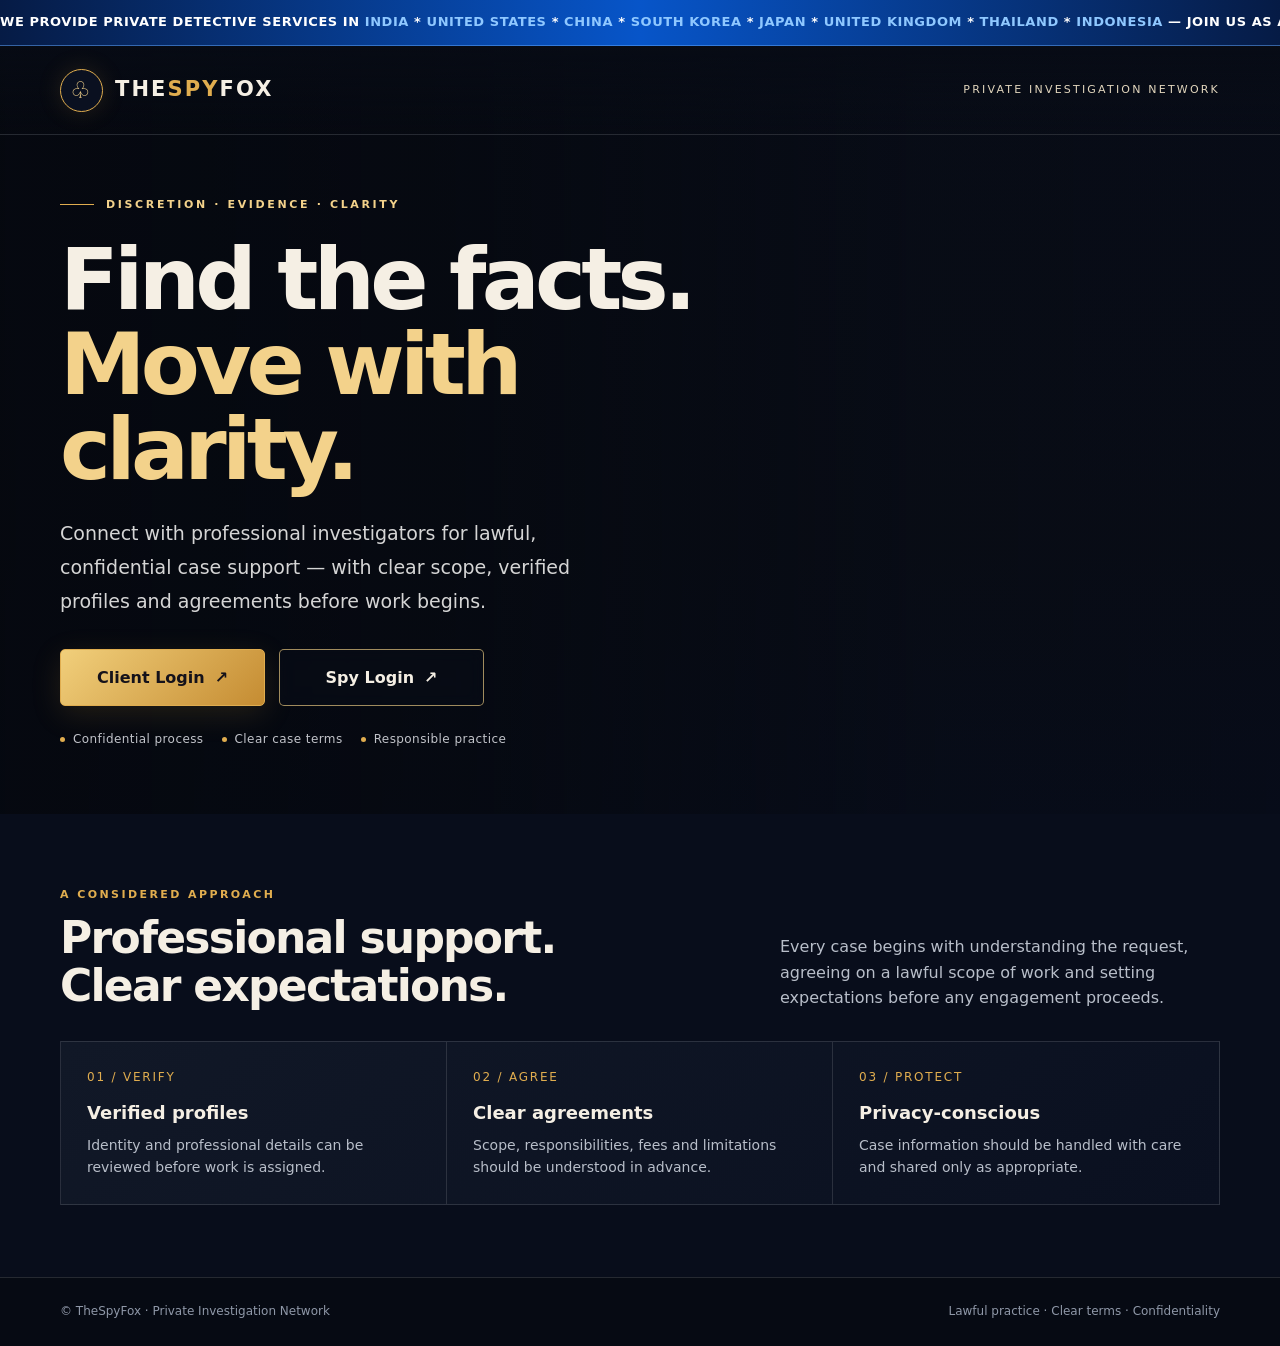
==== commit 05ce128d: "Add files via upload" ====
--- a/index.html
+++ b/index.html
@@ -2,11 +2,11 @@
 <html lang="en"><head><meta charset="utf-8"><meta name="viewport" content="width=device-width,initial-scale=1"><meta name="theme-color" content="#080d1b"><meta name="description" content="TheSpyFox — professional private investigation case support."><title>TheSpyFox | Find the facts</title><style>
 :root{--ink:#080d1b;--ink2:#101827;--gold:#e0ad4f;--gold2:#f3d28b;--cream:#f5efe4;--muted:#b8bec9;--line:#ffffff20;--card:#111a2b}
 *{box-sizing:border-box}html{scroll-behavior:smooth}body{margin:0;background:var(--ink);color:var(--cream);font-family:Inter,ui-sans-serif,system-ui,-apple-system,"Segoe UI",Arial,sans-serif;line-height:1.6}a{color:inherit;text-decoration:none}button,input{font:inherit}.wrap{width:min(1160px,calc(100% - 48px));margin:auto}
-.site-header{position:absolute;z-index:5;left:0;right:0;top:0;border-bottom:1px solid #ffffff20;background:linear-gradient(180deg,#070b15c9,transparent)}
+.site-marquee{height:46px;position:relative;z-index:10;overflow:hidden;display:flex;align-items:center;background:linear-gradient(90deg,#061b45,#0755c9,#061b45);border-bottom:1px solid #65aaff80;color:#fff;font-weight:900;letter-spacing:.035em;white-space:nowrap}.marquee-track{display:flex;width:max-content;animation:spyfox-marquee 42s linear infinite}.marquee-copy{padding-right:48px;font-size:13px;text-transform:uppercase}.marquee-copy .blue{color:#8fc8ff}.marquee-copy .white{color:#fff}.site-marquee:hover .marquee-track{animation-play-state:paused}@keyframes spyfox-marquee{from{transform:translateX(0)}to{transform:translateX(-50%)}}.site-header{position:absolute;z-index:5;left:0;right:0;top:46px;border-bottom:1px solid #ffffff20;background:linear-gradient(180deg,#070b15c9,transparent)}
 .nav{height:88px;display:flex;align-items:center;justify-content:space-between;gap:20px}.brand{display:flex;align-items:center;gap:12px;font-size:21px;font-weight:900;letter-spacing:.1em}.brand-mark{width:43px;height:43px;border-radius:50%;border:1px solid var(--gold);display:grid;place-items:center;color:var(--gold2);font-size:23px;background:#0a1020;box-shadow:0 0 24px #dca84325}.brand span span{color:var(--gold)}
 .nav-note{font-size:11px;letter-spacing:.2em;text-transform:uppercase;color:#e2d6bd}
 .hero{min-height:720px;position:relative;display:flex;align-items:center;overflow:hidden;background:#090d17}
-.hero-photo{position:absolute;inset:0;width:100%;height:100%;object-fit:cover;object-position:center 38%;opacity:.78}
+.hero-photo,.hero-video{position:absolute;inset:0;width:100%;height:100%;object-fit:cover;object-position:center 38%;opacity:.78}.hero-video{filter:saturate(.9) contrast(1.08)}
 .hero:after{content:"";position:absolute;inset:0;background:linear-gradient(90deg,rgba(5,8,15,.94) 0%,rgba(5,8,15,.77) 36%,rgba(5,8,15,.25) 72%,rgba(5,8,15,.2) 100%),linear-gradient(0deg,#080d1b 0%,transparent 35%,#080d1b70 100%)}
 .hero-content{position:relative;z-index:1;padding:150px 0 65px;max-width:700px}
 .eyebrow{display:flex;align-items:center;gap:12px;color:var(--gold2);font-size:11px;font-weight:850;letter-spacing:.24em;text-transform:uppercase;margin:0 0 23px}.eyebrow:before{content:"";width:34px;height:1px;background:var(--gold)}
@@ -17,13 +17,14 @@
 .principles{display:grid;grid-template-columns:repeat(3,1fr);border:1px solid var(--line);background:linear-gradient(140deg,#111827,#0a1020)}.principle{padding:26px;border-right:1px solid var(--line)}.principle:last-child{border:0}.principle-num{color:var(--gold);font-size:12px;letter-spacing:.15em}.principle h3{margin:12px 0 6px;font-size:18px}.principle p{color:var(--muted);font-size:14px;margin:0}
 footer{border-top:1px solid var(--line);padding:24px 0;color:#8f98a8;font-size:12px;background:#060a13}.footer-inner{display:flex;justify-content:space-between;gap:16px;flex-wrap:wrap}
 .auth-shell{min-height:100vh;background:radial-gradient(ellipse at 80% 0%,#302414 0%,#101827 34%,#080d1b 72%);padding:32px 0}.auth-nav{margin-bottom:50px}.auth-card{max-width:540px;margin:0 auto;background:#101827eF;border:1px solid #e0ad4f60;padding:clamp(24px,5vw,42px);box-shadow:0 25px 80px #0005}.auth-card .eyebrow{margin-bottom:14px}.auth-card h1{font-size:clamp(35px,6vw,52px);line-height:1.08}.auth-card p{color:var(--muted)}.field{display:grid;gap:7px;margin:17px 0}.field label{font-size:13px;color:#e8dfcc;font-weight:700}.field input,.field select,.field textarea{width:100%;padding:13px 14px;border-radius:4px;border:1px solid #ffffff2c;background:#090f1d;color:#f5efe4;outline:none}.field input:focus,.field textarea:focus,.field select:focus{border-color:var(--gold)}.full{width:100%;cursor:pointer}.fineprint{font-size:12px;color:#9fa7b6}.backlink{display:inline-block;color:var(--gold2);margin-bottom:24px;font-size:13px}
-@media(max-width:720px){.wrap{width:min(100% - 34px,1160px)}.nav{height:74px}.brand{font-size:17px}.brand-mark{width:38px;height:38px}.nav-note{display:none}.hero{min-height:760px;align-items:flex-end}.hero-photo{object-position:60% center}.hero:after{background:linear-gradient(0deg,rgba(5,8,15,.98) 0%,rgba(5,8,15,.85) 35%,rgba(5,8,15,.22) 100%),linear-gradient(90deg,#05080f50,transparent)}.hero-content{padding:155px 0 42px}.eyebrow{font-size:10px;letter-spacing:.16em}h1{font-size:clamp(46px,13vw,68px)}.hero-copy{font-size:16px}.portal-actions{display:grid;grid-template-columns:1fr;gap:10px}.portal-btn{width:100%;min-height:54px}.hero-meta{gap:9px 14px;font-size:11px}.section{padding:48px 0}.section-top{display:block}.section-intro{margin-top:16px}.principles{grid-template-columns:1fr}.principle{border-right:0;border-bottom:1px solid var(--line)}.principle:last-child{border-bottom:0}.auth-nav{margin-bottom:30px}}
+@media(max-width:720px){.wrap{width:min(100% - 34px,1160px)}.nav{height:74px}.brand{font-size:17px}.brand-mark{width:38px;height:38px}.nav-note{display:none}.hero{min-height:760px;align-items:flex-end}.hero-photo,.hero-video{object-position:60% center}.site-marquee{height:50px}.marquee-copy{font-size:12px}.site-header{top:50px}.hero:after{background:linear-gradient(0deg,rgba(5,8,15,.98) 0%,rgba(5,8,15,.85) 35%,rgba(5,8,15,.22) 100%),linear-gradient(90deg,#05080f50,transparent)}.hero-content{padding:155px 0 42px}.eyebrow{font-size:10px;letter-spacing:.16em}h1{font-size:clamp(46px,13vw,68px)}.hero-copy{font-size:16px}.portal-actions{display:grid;grid-template-columns:1fr;gap:10px}.portal-btn{width:100%;min-height:54px}.hero-meta{gap:9px 14px;font-size:11px}.section{padding:48px 0}.section-top{display:block}.section-intro{margin-top:16px}.principles{grid-template-columns:1fr}.principle{border-right:0;border-bottom:1px solid var(--line)}.principle:last-child{border-bottom:0}.auth-nav{margin-bottom:30px}}
 </style></head>
 <body>
+<div class="site-marquee" role="region" aria-label="Private detective services and signup information"><div class="marquee-track" aria-hidden="true"><span class="marquee-copy"><span class="white">WE PROVIDE PRIVATE DETECTIVE SERVICES IN</span> <span class="blue">INDIA</span> <span class="white">*</span> <span class="blue">UNITED STATES</span> <span class="white">*</span> <span class="blue">CHINA</span> <span class="white">*</span> <span class="blue">SOUTH KOREA</span> <span class="white">*</span> <span class="blue">JAPAN</span> <span class="white">*</span> <span class="blue">UNITED KINGDOM</span> <span class="white">*</span> <span class="blue">THAILAND</span> <span class="white">*</span> <span class="blue">INDONESIA</span> <span class="white">— JOIN US AS A CLIENT OR PRIVATE DETECTIVE — SIGN UP &amp; CREATE YOUR ACCOUNT — FILL YOUR CONTRACT FORM AS PER YOUR REQUIREMENT — DOWNLOAD YOUR SIGNED CONTRACT AS PDF — THANK YOU</span></span><span class="marquee-copy"><span class="white">WE PROVIDE PRIVATE DETECTIVE SERVICES IN</span> <span class="blue">INDIA</span> <span class="white">*</span> <span class="blue">UNITED STATES</span> <span class="white">*</span> <span class="blue">CHINA</span> <span class="white">*</span> <span class="blue">SOUTH KOREA</span> <span class="white">*</span> <span class="blue">JAPAN</span> <span class="white">*</span> <span class="blue">UNITED KINGDOM</span> <span class="white">*</span> <span class="blue">THAILAND</span> <span class="white">*</span> <span class="blue">INDONESIA</span> <span class="white">— JOIN US AS A CLIENT OR PRIVATE DETECTIVE — SIGN UP &amp; CREATE YOUR ACCOUNT — FILL YOUR CONTRACT FORM AS PER YOUR REQUIREMENT — DOWNLOAD YOUR SIGNED CONTRACT AS PDF — THANK YOU</span></span></div></div>
 <header class="site-header"><div class="wrap nav"><a class="brand" href="index.html"><span class="brand-mark">♧</span><span>THE<span>SPY</span>FOX</span></a><div class="nav-note">Private investigation network</div></div></header>
 <main>
 <section class="hero">
-<img class="hero-photo" src="[data-uri]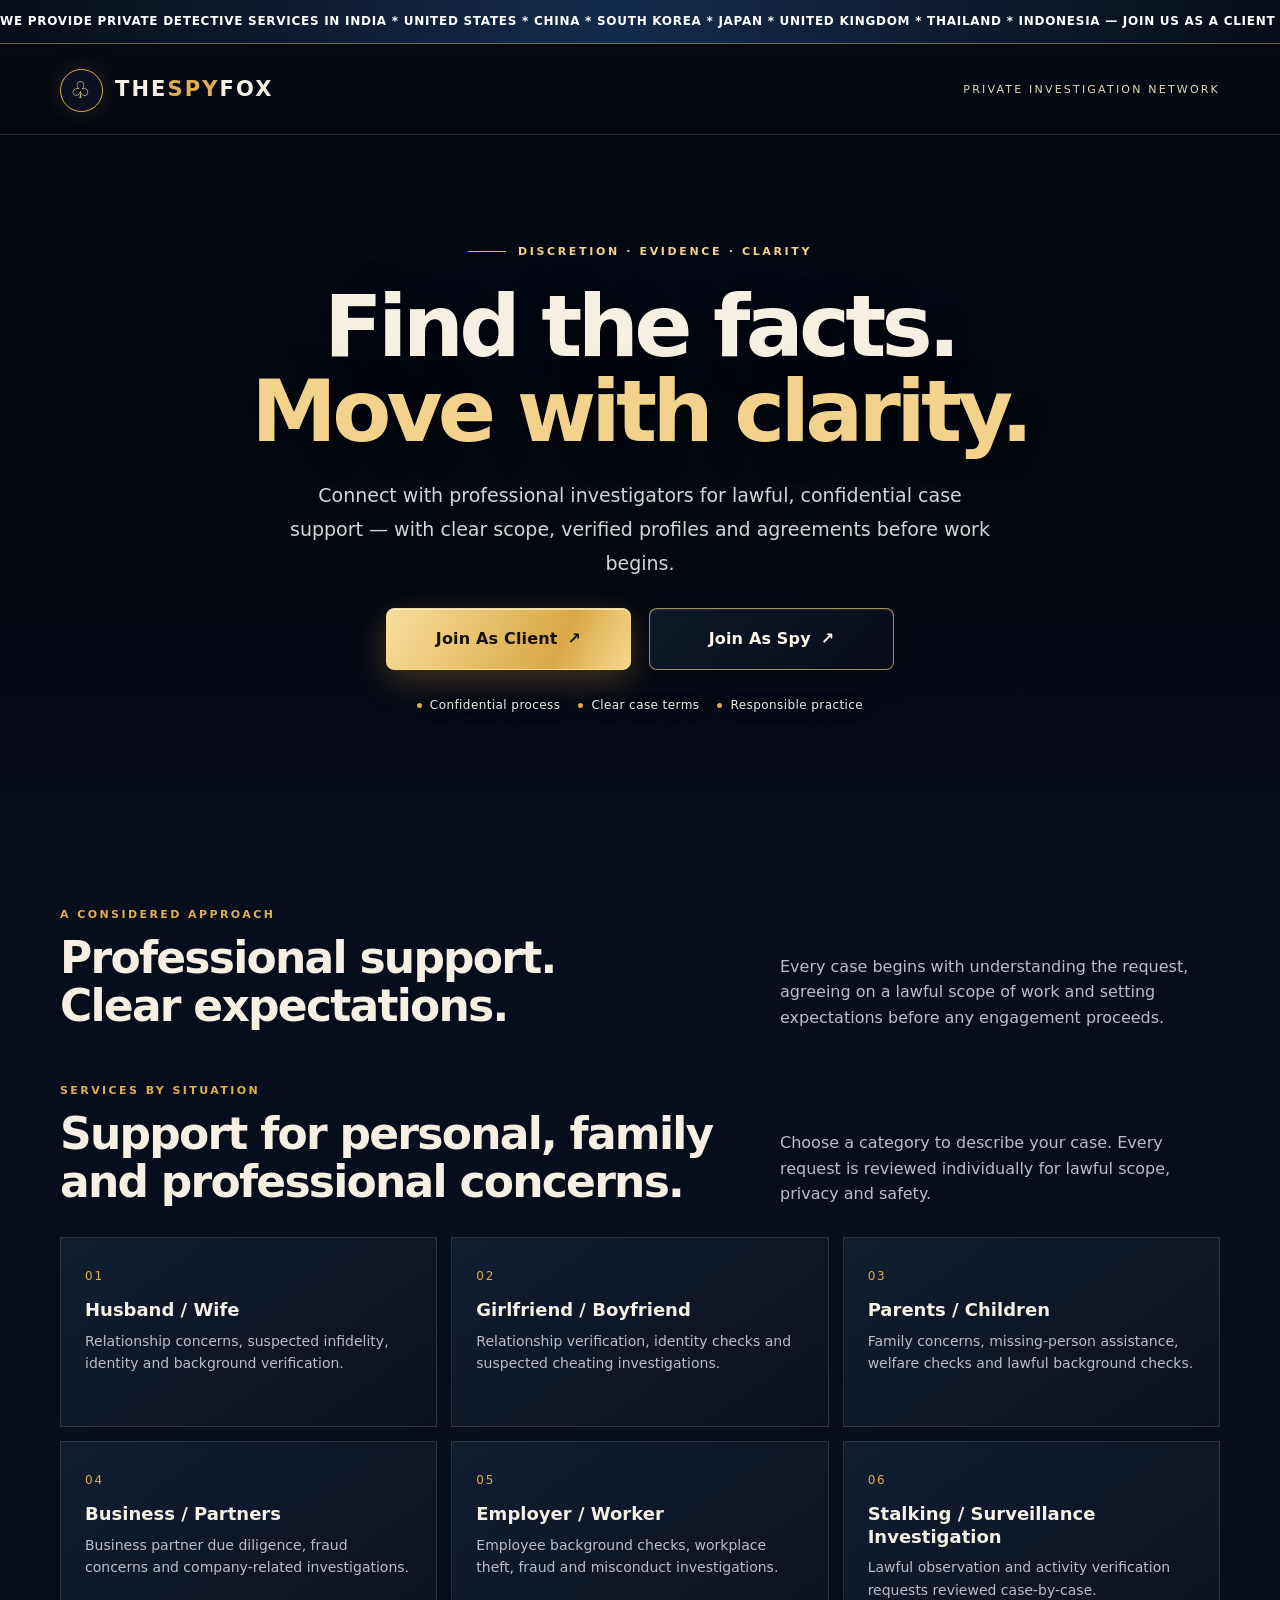
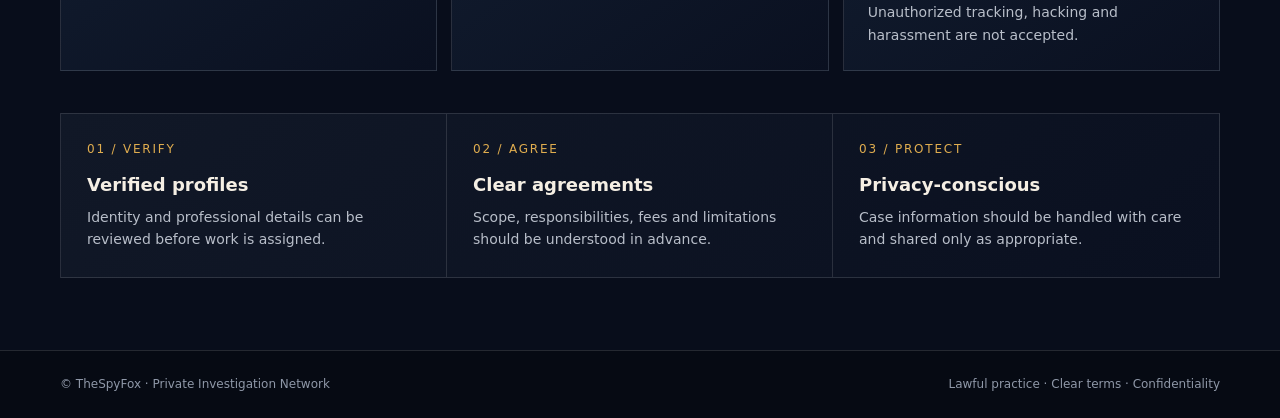
==== commit 739c7a84: "Add files via upload" ====
--- a/index.html
+++ b/index.html
@@ -2,25 +2,26 @@
 <html lang="en"><head><meta charset="utf-8"><meta name="viewport" content="width=device-width,initial-scale=1"><meta name="theme-color" content="#080d1b"><meta name="description" content="TheSpyFox — professional private investigation case support."><title>TheSpyFox | Find the facts</title><style>
 :root{--ink:#080d1b;--ink2:#101827;--gold:#e0ad4f;--gold2:#f3d28b;--cream:#f5efe4;--muted:#b8bec9;--line:#ffffff20;--card:#111a2b}
 *{box-sizing:border-box}html{scroll-behavior:smooth}body{margin:0;background:var(--ink);color:var(--cream);font-family:Inter,ui-sans-serif,system-ui,-apple-system,"Segoe UI",Arial,sans-serif;line-height:1.6}a{color:inherit;text-decoration:none}button,input{font:inherit}.wrap{width:min(1160px,calc(100% - 48px));margin:auto}
-.site-marquee{height:46px;position:relative;z-index:10;overflow:hidden;display:flex;align-items:center;background:linear-gradient(90deg,#061b45,#0755c9,#061b45);border-bottom:1px solid #65aaff80;color:#fff;font-weight:900;letter-spacing:.035em;white-space:nowrap}.marquee-track{display:flex;width:max-content;animation:spyfox-marquee 42s linear infinite}.marquee-copy{padding-right:48px;font-size:13px;text-transform:uppercase}.marquee-copy .blue{color:#8fc8ff}.marquee-copy .white{color:#fff}.site-marquee:hover .marquee-track{animation-play-state:paused}@keyframes spyfox-marquee{from{transform:translateX(0)}to{transform:translateX(-50%)}}.site-header{position:absolute;z-index:5;left:0;right:0;top:46px;border-bottom:1px solid #ffffff20;background:linear-gradient(180deg,#070b15c9,transparent)}
+ .site-marquee{height:44px;position:relative;z-index:20;overflow:hidden;display:flex;align-items:center;background:linear-gradient(90deg,#070d19,#132b4b 48%,#070d19);border-bottom:1px solid #d9ad5b88;color:#fff;font-weight:850;letter-spacing:.045em;white-space:nowrap}.marquee-track{display:flex;width:max-content;will-change:transform;animation:spyfox-marquee 78s linear infinite}.marquee-copy{display:inline-block;padding-right:90px;font-size:12px;text-transform:uppercase}.marquee-copy .blue{color:#f3d28b}.marquee-copy .white{color:#fff}.site-marquee:hover .marquee-track{animation-play-state:paused}@keyframes spyfox-marquee{from{transform:translateX(0)}to{transform:translateX(-50%)}}.site-header{position:absolute;z-index:5;left:0;right:0;top:46px;border-bottom:1px solid #ffffff20;background:linear-gradient(180deg,#070b15c9,transparent)}
 .nav{height:88px;display:flex;align-items:center;justify-content:space-between;gap:20px}.brand{display:flex;align-items:center;gap:12px;font-size:21px;font-weight:900;letter-spacing:.1em}.brand-mark{width:43px;height:43px;border-radius:50%;border:1px solid var(--gold);display:grid;place-items:center;color:var(--gold2);font-size:23px;background:#0a1020;box-shadow:0 0 24px #dca84325}.brand span span{color:var(--gold)}
 .nav-note{font-size:11px;letter-spacing:.2em;text-transform:uppercase;color:#e2d6bd}
-.hero{min-height:720px;position:relative;display:flex;align-items:center;overflow:hidden;background:#090d17}
-.hero-photo,.hero-video{position:absolute;inset:0;width:100%;height:100%;object-fit:cover;object-position:center 38%;opacity:.78}.hero-video{filter:saturate(.9) contrast(1.08)}
-.hero:after{content:"";position:absolute;inset:0;background:linear-gradient(90deg,rgba(5,8,15,.94) 0%,rgba(5,8,15,.77) 36%,rgba(5,8,15,.25) 72%,rgba(5,8,15,.2) 100%),linear-gradient(0deg,#080d1b 0%,transparent 35%,#080d1b70 100%)}
-.hero-content{position:relative;z-index:1;padding:150px 0 65px;max-width:700px}
+.hero{min-height:790px;position:relative;display:flex;align-items:flex-start;justify-content:center;overflow:hidden;background:#090d17;isolation:isolate}
+.hero-photo,.hero-video{position:absolute;inset:0;width:100%;height:100%;object-fit:cover;object-position:center 42%;opacity:.88;z-index:-2}.hero-video{filter:saturate(.9) contrast(1.08);background:#080d1b}
+.hero:after{content:"";position:absolute;inset:0;z-index:-1;background:linear-gradient(180deg,rgba(5,8,15,.82) 0%,rgba(5,8,15,.40) 32%,rgba(5,8,15,.60) 66%,#080d1b 100%),radial-gradient(ellipse at 50% 30%,rgba(8,25,49,.06),rgba(4,8,16,.55) 75%)}
+.hero-content{position:relative;z-index:1;padding:145px 0 65px;max-width:900px;margin:0 auto;text-align:center}.hero-content .eyebrow{justify-content:center}.hero-content .eyebrow:before{width:38px}.hero-content .hero-copy{margin:0 auto 28px;max-width:720px}.hero-content h1{max-width:900px;margin-left:auto;margin-right:auto;text-shadow:0 5px 35px #0008}
 .eyebrow{display:flex;align-items:center;gap:12px;color:var(--gold2);font-size:11px;font-weight:850;letter-spacing:.24em;text-transform:uppercase;margin:0 0 23px}.eyebrow:before{content:"";width:34px;height:1px;background:var(--gold)}
 h1{font-size:clamp(48px,7.2vw,86px);line-height:.99;letter-spacing:-.055em;margin:0 0 24px;font-weight:850;text-wrap:balance}h1 em{font-style:normal;color:var(--gold2)}.hero-copy{font-size:clamp(16px,2vw,19px);color:#d5d5d5;max-width:550px;line-height:1.8;margin:0 0 30px}
-.portal-actions{display:flex;gap:14px;flex-wrap:wrap;margin:0 0 24px}.portal-btn{min-width:205px;display:inline-flex;justify-content:center;align-items:center;gap:10px;padding:15px 22px;border-radius:5px;border:1px solid var(--gold);font-weight:800;transition:.2s}.portal-btn.primary{background:linear-gradient(135deg,#f1cf7b,#c58c32);color:#15121a;box-shadow:0 8px 30px #d69e3a25}.portal-btn.secondary{background:#090d17a8;color:var(--cream);border-color:#f0cf84a8;backdrop-filter:blur(8px)}.portal-btn:hover{transform:translateY(-2px);filter:brightness(1.08)}
-.hero-meta{display:flex;gap:18px;flex-wrap:wrap;color:#c2c4ca;font-size:12px;letter-spacing:.035em}.hero-meta span{display:flex;align-items:center;gap:8px}.hero-meta i{width:5px;height:5px;border-radius:50%;background:var(--gold)}
+.portal-actions{display:flex;justify-content:center;gap:18px;flex-wrap:wrap;margin:0 0 26px}.portal-btn{min-width:245px;display:inline-flex;justify-content:center;align-items:center;gap:10px;padding:17px 25px;border-radius:8px;border:1px solid #f6d88f;font-weight:850;letter-spacing:.01em;transition:transform .25s,box-shadow .25s,filter .25s;position:relative;overflow:hidden}.portal-btn.primary{background:linear-gradient(115deg,#f7df9b 0%,#d9a747 34%,#ffe8a6 52%,#c58c32 100%);background-size:220% 100%;color:#17120a;box-shadow:0 10px 32px #d69e3a45,inset 0 1px 0 #fff9;animation:gold-sheen 5s ease-in-out infinite}.portal-btn.secondary{background:linear-gradient(135deg,#101a2cdd,#080d17ed);color:#fff8e9;border-color:#f0cf84a8;backdrop-filter:blur(8px);box-shadow:0 8px 28px #0004,inset 0 1px 0 #ffffff18}.portal-btn:hover{transform:translateY(-3px);filter:brightness(1.08);box-shadow:0 14px 36px #d69e3a30}@keyframes gold-sheen{0%,35%{background-position:0% 50%}70%,100%{background-position:100% 50%}}
+.hero-meta{display:flex;justify-content:center;gap:18px;flex-wrap:wrap;color:#f0eee8;font-size:12px;letter-spacing:.035em;text-shadow:0 2px 12px #000}.hero-meta span{display:flex;align-items:center;gap:8px}.hero-meta i{width:5px;height:5px;border-radius:50%;background:var(--gold)}
 .section{padding:72px 0;background:var(--ink)}.section-top{display:flex;align-items:end;justify-content:space-between;gap:30px;margin-bottom:30px}.section-kicker{color:var(--gold);font-size:11px;letter-spacing:.22em;font-weight:850;text-transform:uppercase}.section h2{font-size:clamp(30px,4vw,44px);line-height:1.1;letter-spacing:-.04em;margin:10px 0 0}.section-intro{max-width:440px;color:var(--muted);margin:0}
+.service-grid{display:grid;grid-template-columns:repeat(3,1fr);gap:14px;margin:0 0 42px}.service-card{padding:24px;border:1px solid var(--line);background:linear-gradient(145deg,#121d30,#0a1020);min-height:190px}.service-card>span{color:var(--gold);font-size:12px;letter-spacing:.15em}.service-card h3{font-size:18px;line-height:1.25;margin:12px 0 8px}.service-card p{font-size:14px;color:var(--muted);margin:0}@media(max-width:720px){.service-grid{grid-template-columns:1fr 1fr;gap:10px}.service-card{padding:17px;min-height:0}.service-card h3{font-size:16px}}@media(max-width:420px){.service-grid{grid-template-columns:1fr}}
 .principles{display:grid;grid-template-columns:repeat(3,1fr);border:1px solid var(--line);background:linear-gradient(140deg,#111827,#0a1020)}.principle{padding:26px;border-right:1px solid var(--line)}.principle:last-child{border:0}.principle-num{color:var(--gold);font-size:12px;letter-spacing:.15em}.principle h3{margin:12px 0 6px;font-size:18px}.principle p{color:var(--muted);font-size:14px;margin:0}
 footer{border-top:1px solid var(--line);padding:24px 0;color:#8f98a8;font-size:12px;background:#060a13}.footer-inner{display:flex;justify-content:space-between;gap:16px;flex-wrap:wrap}
 .auth-shell{min-height:100vh;background:radial-gradient(ellipse at 80% 0%,#302414 0%,#101827 34%,#080d1b 72%);padding:32px 0}.auth-nav{margin-bottom:50px}.auth-card{max-width:540px;margin:0 auto;background:#101827eF;border:1px solid #e0ad4f60;padding:clamp(24px,5vw,42px);box-shadow:0 25px 80px #0005}.auth-card .eyebrow{margin-bottom:14px}.auth-card h1{font-size:clamp(35px,6vw,52px);line-height:1.08}.auth-card p{color:var(--muted)}.field{display:grid;gap:7px;margin:17px 0}.field label{font-size:13px;color:#e8dfcc;font-weight:700}.field input,.field select,.field textarea{width:100%;padding:13px 14px;border-radius:4px;border:1px solid #ffffff2c;background:#090f1d;color:#f5efe4;outline:none}.field input:focus,.field textarea:focus,.field select:focus{border-color:var(--gold)}.full{width:100%;cursor:pointer}.fineprint{font-size:12px;color:#9fa7b6}.backlink{display:inline-block;color:var(--gold2);margin-bottom:24px;font-size:13px}
-@media(max-width:720px){.wrap{width:min(100% - 34px,1160px)}.nav{height:74px}.brand{font-size:17px}.brand-mark{width:38px;height:38px}.nav-note{display:none}.hero{min-height:760px;align-items:flex-end}.hero-photo,.hero-video{object-position:60% center}.site-marquee{height:50px}.marquee-copy{font-size:12px}.site-header{top:50px}.hero:after{background:linear-gradient(0deg,rgba(5,8,15,.98) 0%,rgba(5,8,15,.85) 35%,rgba(5,8,15,.22) 100%),linear-gradient(90deg,#05080f50,transparent)}.hero-content{padding:155px 0 42px}.eyebrow{font-size:10px;letter-spacing:.16em}h1{font-size:clamp(46px,13vw,68px)}.hero-copy{font-size:16px}.portal-actions{display:grid;grid-template-columns:1fr;gap:10px}.portal-btn{width:100%;min-height:54px}.hero-meta{gap:9px 14px;font-size:11px}.section{padding:48px 0}.section-top{display:block}.section-intro{margin-top:16px}.principles{grid-template-columns:1fr}.principle{border-right:0;border-bottom:1px solid var(--line)}.principle:last-child{border-bottom:0}.auth-nav{margin-bottom:30px}}
+@media(max-width:720px){.wrap{width:min(100% - 34px,1160px)}.nav{height:74px}.brand{font-size:17px}.brand-mark{width:38px;height:38px}.nav-note{display:none}.hero{min-height:790px;align-items:flex-start}.hero-photo,.hero-video{object-position:57% center}.site-marquee{height:50px}.marquee-copy{font-size:12px}.site-header{top:50px}.hero:after{background:linear-gradient(180deg,rgba(5,8,15,.78) 0%,rgba(5,8,15,.55) 35%,rgba(5,8,15,.72) 72%,#080d1b 100%)}.hero-content{padding:128px 0 42px}.eyebrow{font-size:10px;letter-spacing:.16em}h1{font-size:clamp(46px,13vw,68px)}.hero-copy{font-size:16px;line-height:1.65}.hero-content h1{font-size:clamp(42px,11vw,66px)}.portal-actions{display:flex;flex-direction:row;gap:10px;justify-content:center;align-items:stretch}.portal-btn{width:calc(50% - 5px);min-width:0;min-height:60px;padding:13px 9px;font-size:14px}.hero-meta{gap:9px 14px;font-size:11px}.section{padding:48px 0}.section-top{display:block}.section-intro{margin-top:16px}.principles{grid-template-columns:1fr}.principle{border-right:0;border-bottom:1px solid var(--line)}.principle:last-child{border-bottom:0}.auth-nav{margin-bottom:30px}}
 </style></head>
 <body>
-<div class="site-marquee" role="region" aria-label="Private detective services and signup information"><div class="marquee-track" aria-hidden="true"><span class="marquee-copy"><span class="white">WE PROVIDE PRIVATE DETECTIVE SERVICES IN</span> <span class="blue">INDIA</span> <span class="white">*</span> <span class="blue">UNITED STATES</span> <span class="white">*</span> <span class="blue">CHINA</span> <span class="white">*</span> <span class="blue">SOUTH KOREA</span> <span class="white">*</span> <span class="blue">JAPAN</span> <span class="white">*</span> <span class="blue">UNITED KINGDOM</span> <span class="white">*</span> <span class="blue">THAILAND</span> <span class="white">*</span> <span class="blue">INDONESIA</span> <span class="white">— JOIN US AS A CLIENT OR PRIVATE DETECTIVE — SIGN UP &amp; CREATE YOUR ACCOUNT — FILL YOUR CONTRACT FORM AS PER YOUR REQUIREMENT — DOWNLOAD YOUR SIGNED CONTRACT AS PDF — THANK YOU</span></span><span class="marquee-copy"><span class="white">WE PROVIDE PRIVATE DETECTIVE SERVICES IN</span> <span class="blue">INDIA</span> <span class="white">*</span> <span class="blue">UNITED STATES</span> <span class="white">*</span> <span class="blue">CHINA</span> <span class="white">*</span> <span class="blue">SOUTH KOREA</span> <span class="white">*</span> <span class="blue">JAPAN</span> <span class="white">*</span> <span class="blue">UNITED KINGDOM</span> <span class="white">*</span> <span class="blue">THAILAND</span> <span class="white">*</span> <span class="blue">INDONESIA</span> <span class="white">— JOIN US AS A CLIENT OR PRIVATE DETECTIVE — SIGN UP &amp; CREATE YOUR ACCOUNT — FILL YOUR CONTRACT FORM AS PER YOUR REQUIREMENT — DOWNLOAD YOUR SIGNED CONTRACT AS PDF — THANK YOU</span></span></div></div>
+<div class="site-marquee" role="region" aria-label="Private detective services and signup information"><div class="marquee-track" aria-hidden="true"><span class="marquee-copy"><span class="white">WE PROVIDE PRIVATE DETECTIVE SERVICES IN</span> <span class="white">INDIA</span> <span class="white">*</span> <span class="white">UNITED STATES</span> <span class="white">*</span> <span class="white">CHINA</span> <span class="white">*</span> <span class="white">SOUTH KOREA</span> <span class="white">*</span> <span class="white">JAPAN</span> <span class="white">*</span> <span class="white">UNITED KINGDOM</span> <span class="white">*</span> <span class="white">THAILAND</span> <span class="white">*</span> <span class="white">INDONESIA</span> <span class="white">— JOIN US AS A CLIENT OR PRIVATE DETECTIVE — SIGN UP &amp; CREATE YOUR ACCOUNT — FILL YOUR CONTRACT FORM AS PER YOUR REQUIREMENT — DOWNLOAD YOUR SIGNED CONTRACT AS PDF — THANK YOU</span></span><span class="marquee-copy"><span class="white">WE PROVIDE PRIVATE DETECTIVE SERVICES IN</span> <span class="white">INDIA</span> <span class="white">*</span> <span class="white">UNITED STATES</span> <span class="white">*</span> <span class="white">CHINA</span> <span class="white">*</span> <span class="white">SOUTH KOREA</span> <span class="white">*</span> <span class="white">JAPAN</span> <span class="white">*</span> <span class="white">UNITED KINGDOM</span> <span class="white">*</span> <span class="white">THAILAND</span> <span class="white">*</span> <span class="white">INDONESIA</span> <span class="white">— JOIN US AS A CLIENT OR PRIVATE DETECTIVE — SIGN UP &amp; CREATE YOUR ACCOUNT — FILL YOUR CONTRACT FORM AS PER YOUR REQUIREMENT — DOWNLOAD YOUR SIGNED CONTRACT AS PDF — THANK YOU</span></span></div></div>
 <header class="site-header"><div class="wrap nav"><a class="brand" href="index.html"><span class="brand-mark">♧</span><span>THE<span>SPY</span>FOX</span></a><div class="nav-note">Private investigation network</div></div></header>
 <main>
 <section class="hero">
@@ -30,14 +31,23 @@
 <h1>Find the facts.<br><em>Move with clarity.</em></h1>
 <p class="hero-copy">Connect with professional investigators for lawful, confidential case support — with clear scope, verified profiles and agreements before work begins.</p>
 <div class="portal-actions">
-<a class="portal-btn primary" href="client-login.html">Client Login <span aria-hidden="true">↗</span></a>
-<a class="portal-btn secondary" href="detective-login.html">Spy Login <span aria-hidden="true">↗</span></a>
+<a class="portal-btn primary" href="client-signup.html">Join As Client <span aria-hidden="true">↗</span></a>
+<a class="portal-btn secondary" href="detective-signup.html">Join As Spy <span aria-hidden="true">↗</span></a>
 </div>
 <div class="hero-meta"><span><i></i> Confidential process</span><span><i></i> Clear case terms</span><span><i></i> Responsible practice</span></div>
 </div></div>
 </section>
 <section class="section"><div class="wrap">
 <div class="section-top"><div><div class="section-kicker">A considered approach</div><h2>Professional support.<br>Clear expectations.</h2></div><p class="section-intro">Every case begins with understanding the request, agreeing on a lawful scope of work and setting expectations before any engagement proceeds.</p></div>
+<div class="section-top" style="margin-top:52px"><div><div class="section-kicker">Services by situation</div><h2>Support for personal, family<br>and professional concerns.</h2></div><p class="section-intro">Choose a category to describe your case. Every request is reviewed individually for lawful scope, privacy and safety.</p></div>
+<div class="service-grid">
+<article class="service-card"><span>01</span><h3>Husband / Wife</h3><p>Relationship concerns, suspected infidelity, identity and background verification.</p></article>
+<article class="service-card"><span>02</span><h3>Girlfriend / Boyfriend</h3><p>Relationship verification, identity checks and suspected cheating investigations.</p></article>
+<article class="service-card"><span>03</span><h3>Parents / Children</h3><p>Family concerns, missing-person assistance, welfare checks and lawful background checks.</p></article>
+<article class="service-card"><span>04</span><h3>Business / Partners</h3><p>Business partner due diligence, fraud concerns and company-related investigations.</p></article>
+<article class="service-card"><span>05</span><h3>Employer / Worker</h3><p>Employee background checks, workplace theft, fraud and misconduct investigations.</p></article>
+<article class="service-card"><span>06</span><h3>Stalking / Surveillance Investigation</h3><p>Lawful observation and activity verification requests reviewed case-by-case. Unauthorized tracking, hacking and harassment are not accepted.</p></article>
+</div>
 <div class="principles">
 <article class="principle"><div class="principle-num">01 / VERIFY</div><h3>Verified profiles</h3><p>Identity and professional details can be reviewed before work is assigned.</p></article>
 <article class="principle"><div class="principle-num">02 / AGREE</div><h3>Clear agreements</h3><p>Scope, responsibilities, fees and limitations should be understood in advance.</p></article>
@@ -46,4 +56,6 @@
 </div></section>
 </main>
 <footer><div class="wrap footer-inner"><span>© TheSpyFox · Private Investigation Network</span><span>Lawful practice · Clear terms · Confidentiality</span></div></footer>
-</body></html>+<script>
+(()=>{const v=document.querySelector('.hero-video');if(!v)return;v.muted=true;v.defaultMuted=true;v.playsInline=true;const start=()=>{const p=v.play();if(p&&typeof p.catch==='function')p.catch(()=>{});};if(document.readyState==='loading')document.addEventListener('DOMContentLoaded',start,{once:true});else start();document.addEventListener('visibilitychange',()=>{if(!document.hidden&&v.paused)start();});})();
+</script></body></html>
